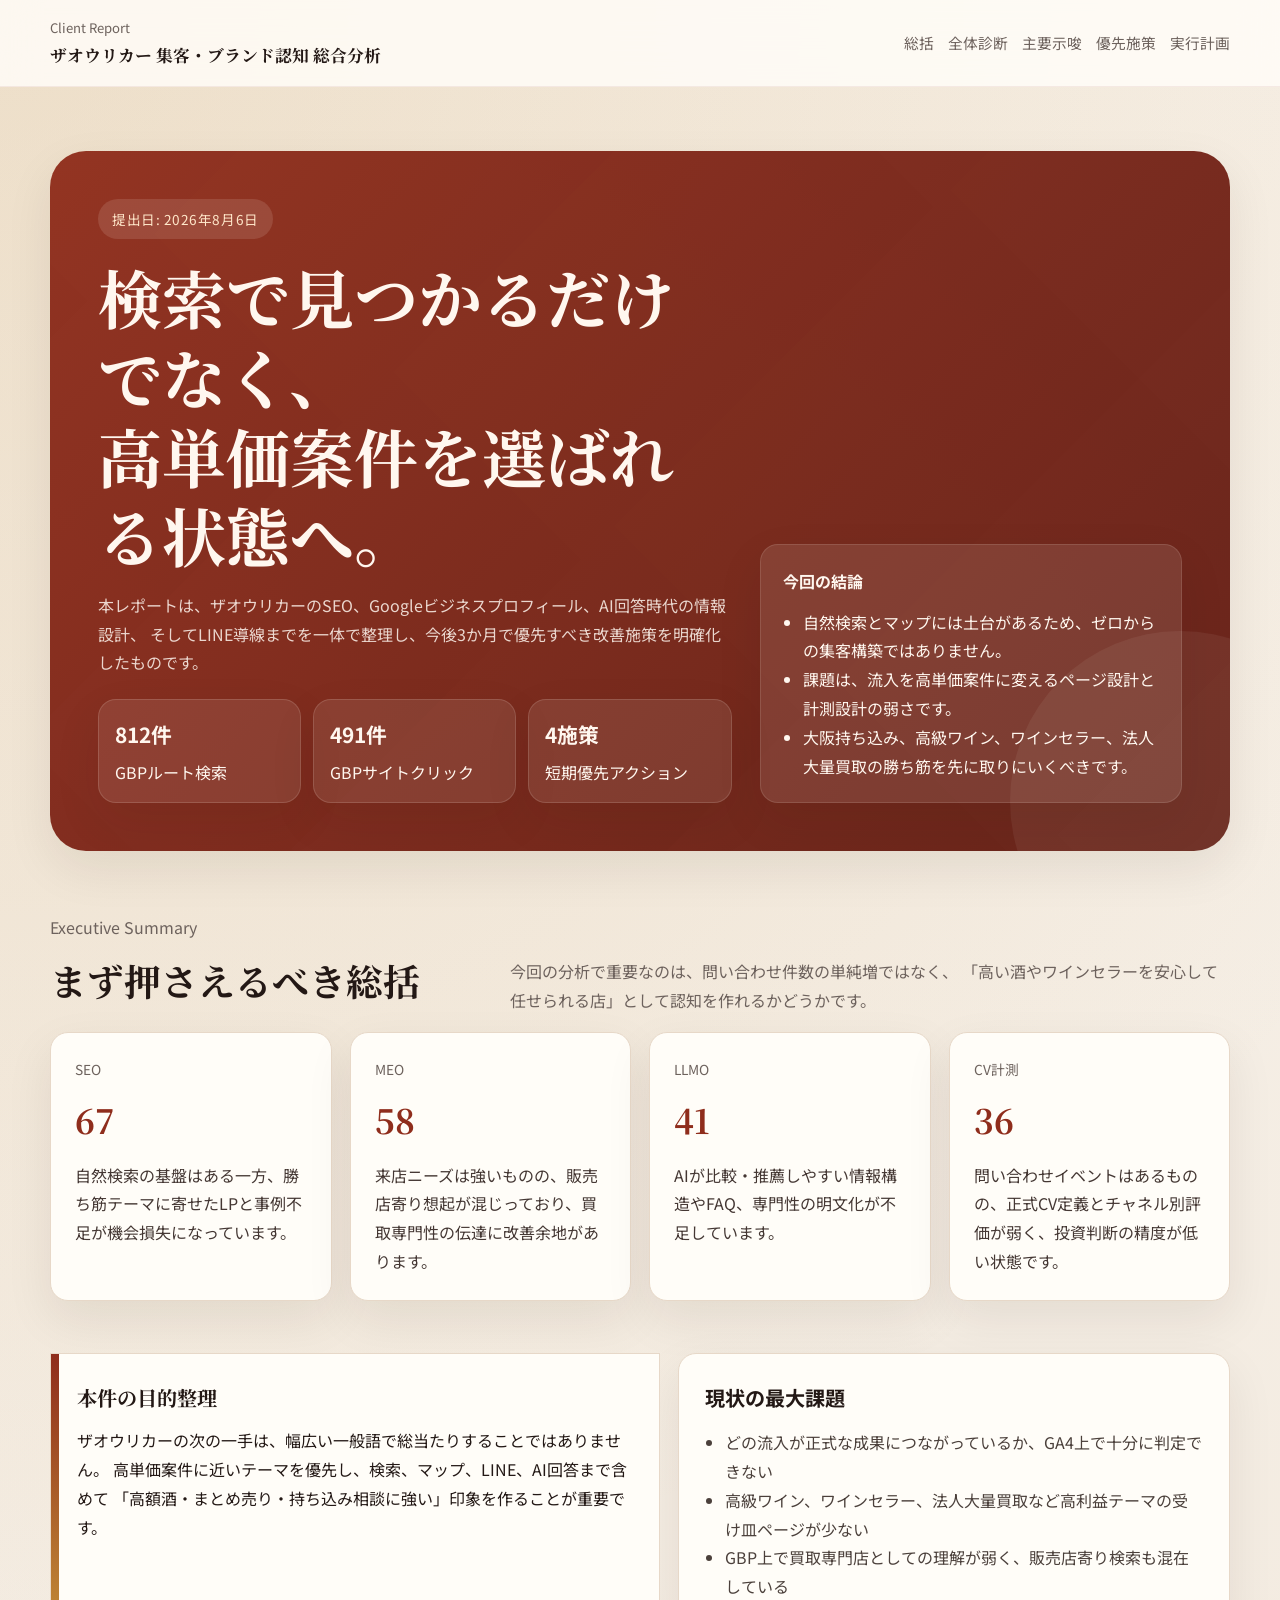
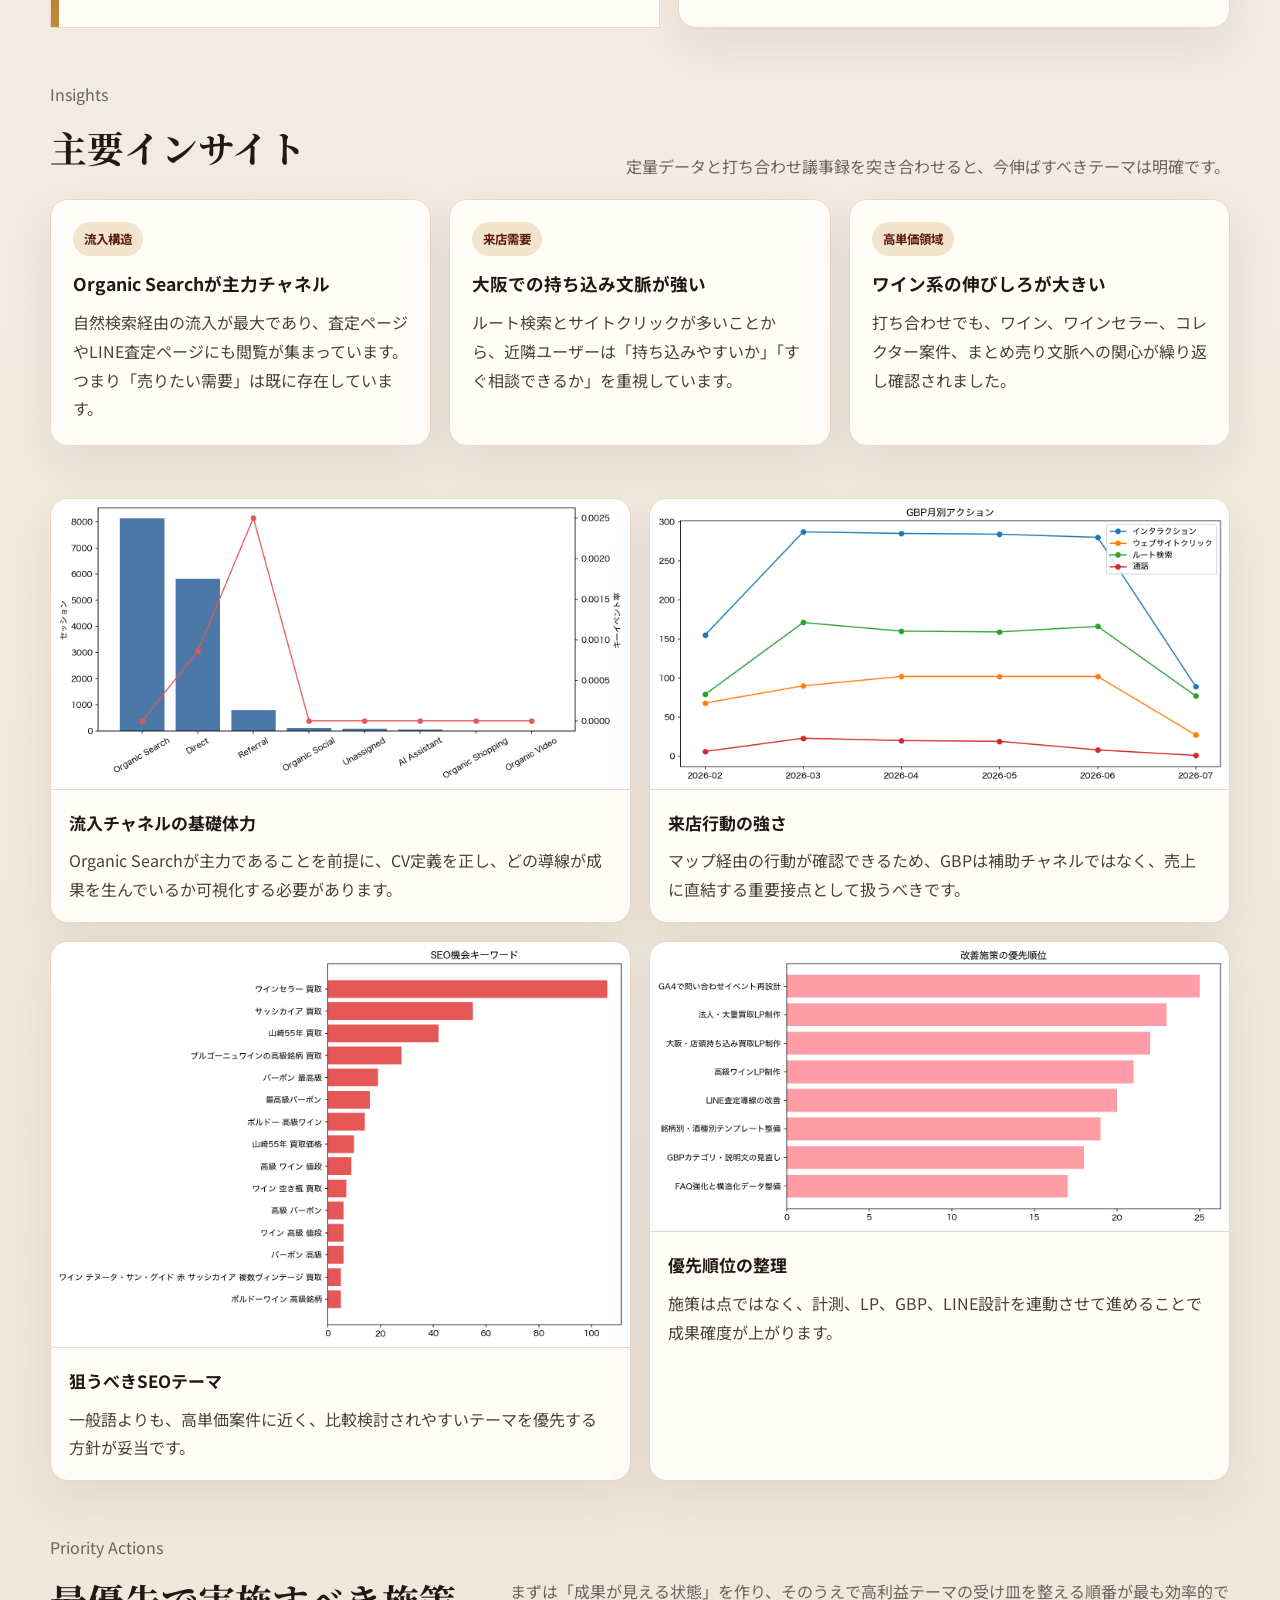
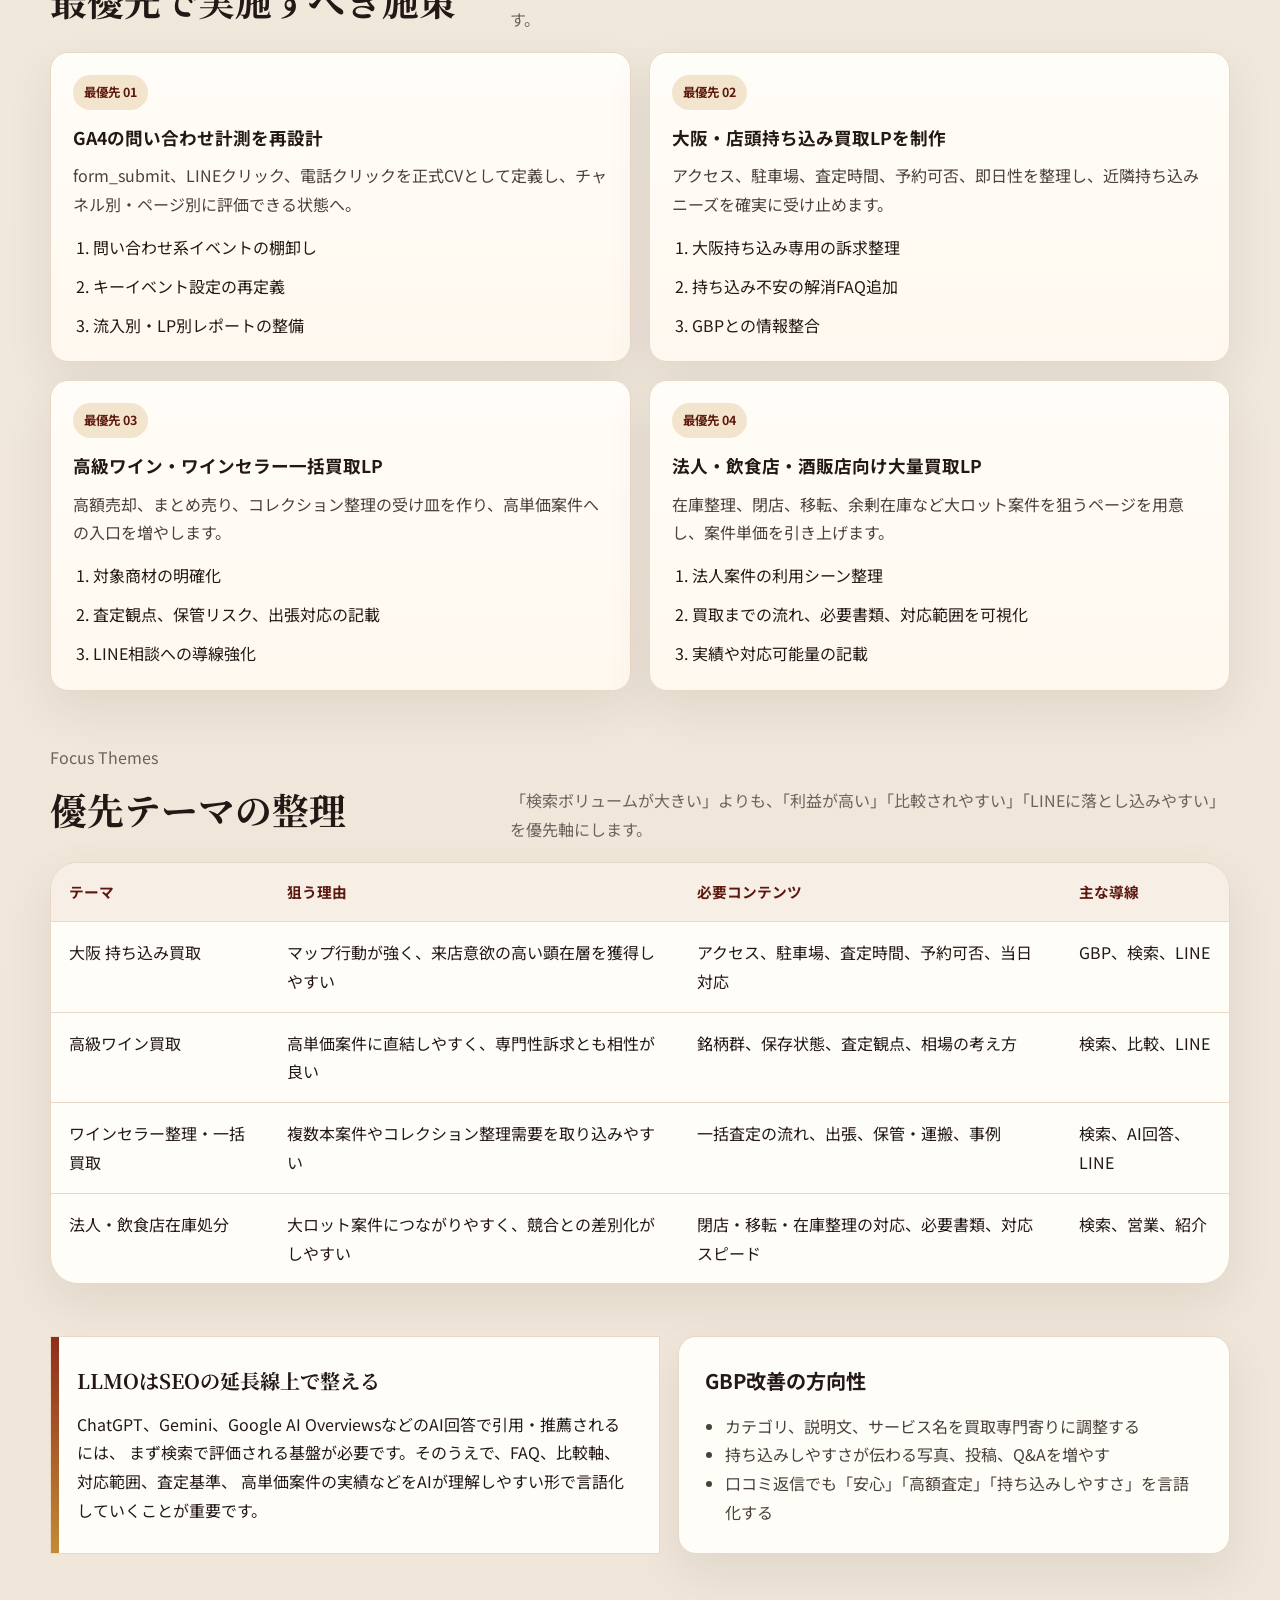
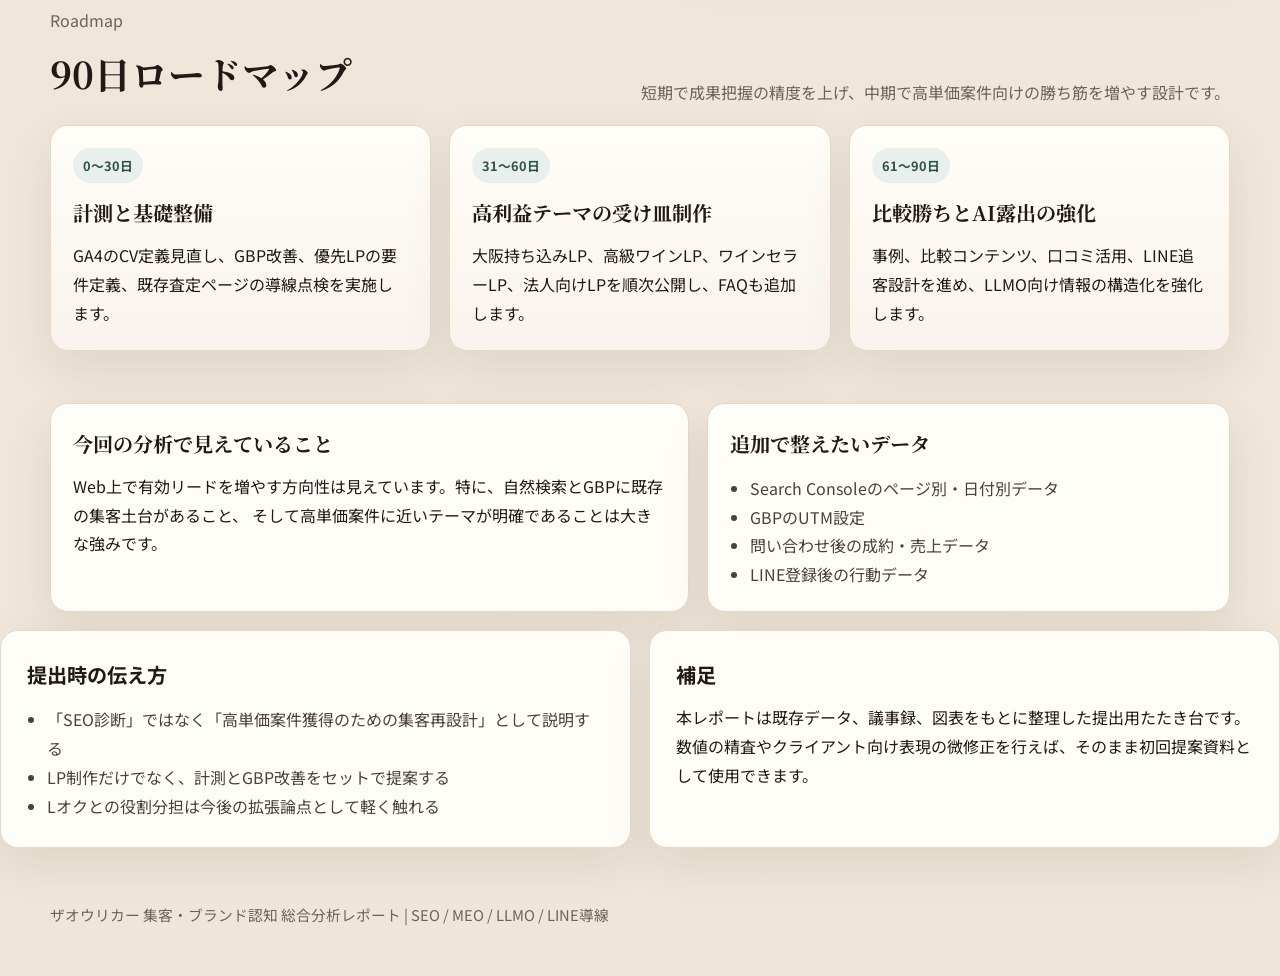
==== index.html @ 477ed6a0 "Publish theou liquor client report site" ====
<!doctype html>
<html lang="ja">
  <head>
    <meta charset="UTF-8" />
    <meta name="viewport" content="width=device-width, initial-scale=1.0" />
    <title>ザオウリカー 集客・ブランド認知 総合分析レポート</title>
    <meta
      name="description"
      content="ザオウリカーのSEO・MEO・LLMO・LINE導線・高単価案件獲得戦略を統合したクライアント提出用レポート。"
    />
    <link rel="preconnect" href="https://fonts.googleapis.com" />
    <link rel="preconnect" href="https://fonts.gstatic.com" crossorigin />
    <link
      href="https://fonts.googleapis.com/css2?family=Noto+Sans+JP:wght@400;500;700;800&family=Noto+Serif+JP:wght@500;700&display=swap"
      rel="stylesheet"
    />
    <link rel="stylesheet" href="./client-report.css" />
  </head>
  <body>
    <header class="site-header">
      <div class="shell">
        <div class="brand-block">
          <span>Client Report</span>
          <strong>ザオウリカー 集客・ブランド認知 総合分析</strong>
        </div>
        <nav class="header-nav" aria-label="目次">
          <a href="#summary">総括</a>
          <a href="#diagnosis">全体診断</a>
          <a href="#insights">主要示唆</a>
          <a href="#actions">優先施策</a>
          <a href="#roadmap">実行計画</a>
        </nav>
      </div>
    </header>

    <main>
      <section class="hero">
        <div class="shell hero-panel">
          <div class="hero-inner">
            <div class="hero-copy">
              <span class="eyebrow">提出日: 2026年8月6日</span>
              <h1>検索で見つかるだけでなく、<br />高単価案件を選ばれる状態へ。</h1>
              <p>
                本レポートは、ザオウリカーのSEO、Googleビジネスプロフィール、AI回答時代の情報設計、
                そしてLINE導線までを一体で整理し、今後3か月で優先すべき改善施策を明確化したものです。
              </p>
              <div class="hero-points">
                <div>
                  <strong>812件</strong>
                  <span>GBPルート検索</span>
                </div>
                <div>
                  <strong>491件</strong>
                  <span>GBPサイトクリック</span>
                </div>
                <div>
                  <strong>4施策</strong>
                  <span>短期優先アクション</span>
                </div>
              </div>
            </div>

            <aside class="hero-side-card">
              <strong>今回の結論</strong>
              <ul>
                <li>自然検索とマップには土台があるため、ゼロからの集客構築ではありません。</li>
                <li>課題は、流入を高単価案件に変えるページ設計と計測設計の弱さです。</li>
                <li>大阪持ち込み、高級ワイン、ワインセラー、法人大量買取の勝ち筋を先に取りにいくべきです。</li>
              </ul>
            </aside>
          </div>
        </div>
      </section>

      <section class="section" id="summary">
        <div class="shell">
          <div class="section-head">
            <div>
              <p>Executive Summary</p>
              <h2>まず押さえるべき総括</h2>
            </div>
            <p>
              今回の分析で重要なのは、問い合わせ件数の単純増ではなく、
              「高い酒やワインセラーを安心して任せられる店」として認知を作れるかどうかです。
            </p>
          </div>

          <div class="score-grid">
            <article class="score-card">
              <span>SEO</span>
              <strong>67</strong>
              <p>自然検索の基盤はある一方、勝ち筋テーマに寄せたLPと事例不足が機会損失になっています。</p>
            </article>
            <article class="score-card">
              <span>MEO</span>
              <strong>58</strong>
              <p>来店ニーズは強いものの、販売店寄り想起が混じっており、買取専門性の伝達に改善余地があります。</p>
            </article>
            <article class="score-card">
              <span>LLMO</span>
              <strong>41</strong>
              <p>AIが比較・推薦しやすい情報構造やFAQ、専門性の明文化が不足しています。</p>
            </article>
            <article class="score-card">
              <span>CV計測</span>
              <strong>36</strong>
              <p>問い合わせイベントはあるものの、正式CV定義とチャネル別評価が弱く、投資判断の精度が低い状態です。</p>
            </article>
          </div>
        </div>
      </section>

      <section class="section" id="diagnosis">
        <div class="shell split-panel">
          <article class="callout">
            <h3>本件の目的整理</h3>
            <p>
              ザオウリカーの次の一手は、幅広い一般語で総当たりすることではありません。
              高単価案件に近いテーマを優先し、検索、マップ、LINE、AI回答まで含めて
              「高額酒・まとめ売り・持ち込み相談に強い」印象を作ることが重要です。
            </p>
          </article>

          <article class="note-card">
            <h3>現状の最大課題</h3>
            <ul>
              <li>どの流入が正式な成果につながっているか、GA4上で十分に判定できない</li>
              <li>高級ワイン、ワインセラー、法人大量買取など高利益テーマの受け皿ページが少ない</li>
              <li>GBP上で買取専門店としての理解が弱く、販売店寄り検索も混在している</li>
            </ul>
          </article>
        </div>
      </section>

      <section class="section" id="insights">
        <div class="shell">
          <div class="section-head">
            <div>
              <p>Insights</p>
              <h2>主要インサイト</h2>
            </div>
            <p>定量データと打ち合わせ議事録を突き合わせると、今伸ばすべきテーマは明確です。</p>
          </div>

          <div class="insight-grid">
            <article class="insight-card">
              <span class="tag">流入構造</span>
              <h3>Organic Searchが主力チャネル</h3>
              <p>
                自然検索経由の流入が最大であり、査定ページやLINE査定ページにも閲覧が集まっています。
                つまり「売りたい需要」は既に存在しています。
              </p>
            </article>

            <article class="insight-card">
              <span class="tag">来店需要</span>
              <h3>大阪での持ち込み文脈が強い</h3>
              <p>
                ルート検索とサイトクリックが多いことから、近隣ユーザーは「持ち込みやすいか」「すぐ相談できるか」を重視しています。
              </p>
            </article>

            <article class="insight-card">
              <span class="tag">高単価領域</span>
              <h3>ワイン系の伸びしろが大きい</h3>
              <p>
                打ち合わせでも、ワイン、ワインセラー、コレクター案件、まとめ売り文脈への関心が繰り返し確認されました。
              </p>
            </article>
          </div>
        </div>
      </section>

      <section class="section">
        <div class="shell">
          <div class="chart-grid">
            <article class="chart-card">
              <img src="./charts/channel_sessions_and_conversion.png" alt="チャネル別セッションとコンバージョンのグラフ" />
              <div class="chart-body">
                <h3>流入チャネルの基礎体力</h3>
                <p>Organic Searchが主力であることを前提に、CV定義を正し、どの導線が成果を生んでいるか可視化する必要があります。</p>
              </div>
            </article>

            <article class="chart-card">
              <img src="./charts/gbp_monthly_actions.png" alt="Googleビジネスプロフィールの月次アクション推移" />
              <div class="chart-body">
                <h3>来店行動の強さ</h3>
                <p>マップ経由の行動が確認できるため、GBPは補助チャネルではなく、売上に直結する重要接点として扱うべきです。</p>
              </div>
            </article>

            <article class="chart-card">
              <img src="./charts/seo_opportunity_keywords.png" alt="SEO機会キーワードの図表" />
              <div class="chart-body">
                <h3>狙うべきSEOテーマ</h3>
                <p>一般語よりも、高単価案件に近く、比較検討されやすいテーマを優先する方針が妥当です。</p>
              </div>
            </article>

            <article class="chart-card">
              <img src="./charts/priority_actions.png" alt="優先施策一覧の図" />
              <div class="chart-body">
                <h3>優先順位の整理</h3>
                <p>施策は点ではなく、計測、LP、GBP、LINE設計を連動させて進めることで成果確度が上がります。</p>
              </div>
            </article>
          </div>
        </div>
      </section>

      <section class="section" id="actions">
        <div class="shell">
          <div class="section-head">
            <div>
              <p>Priority Actions</p>
              <h2>最優先で実施すべき施策</h2>
            </div>
            <p>まずは「成果が見える状態」を作り、そのうえで高利益テーマの受け皿を整える順番が最も効率的です。</p>
          </div>

          <div class="action-grid">
            <article class="action-card">
              <span class="tag">最優先 01</span>
              <h3>GA4の問い合わせ計測を再設計</h3>
              <p>form_submit、LINEクリック、電話クリックを正式CVとして定義し、チャネル別・ページ別に評価できる状態へ。</p>
              <ol>
                <li>問い合わせ系イベントの棚卸し</li>
                <li>キーイベント設定の再定義</li>
                <li>流入別・LP別レポートの整備</li>
              </ol>
            </article>

            <article class="action-card">
              <span class="tag">最優先 02</span>
              <h3>大阪・店頭持ち込み買取LPを制作</h3>
              <p>アクセス、駐車場、査定時間、予約可否、即日性を整理し、近隣持ち込みニーズを確実に受け止めます。</p>
              <ol>
                <li>大阪持ち込み専用の訴求整理</li>
                <li>持ち込み不安の解消FAQ追加</li>
                <li>GBPとの情報整合</li>
              </ol>
            </article>

            <article class="action-card">
              <span class="tag">最優先 03</span>
              <h3>高級ワイン・ワインセラー一括買取LP</h3>
              <p>高額売却、まとめ売り、コレクション整理の受け皿を作り、高単価案件への入口を増やします。</p>
              <ol>
                <li>対象商材の明確化</li>
                <li>査定観点、保管リスク、出張対応の記載</li>
                <li>LINE相談への導線強化</li>
              </ol>
            </article>

            <article class="action-card">
              <span class="tag">最優先 04</span>
              <h3>法人・飲食店・酒販店向け大量買取LP</h3>
              <p>在庫整理、閉店、移転、余剰在庫など大ロット案件を狙うページを用意し、案件単価を引き上げます。</p>
              <ol>
                <li>法人案件の利用シーン整理</li>
                <li>買取までの流れ、必要書類、対応範囲を可視化</li>
                <li>実績や対応可能量の記載</li>
              </ol>
            </article>
          </div>
        </div>
      </section>

      <section class="section">
        <div class="shell">
          <div class="section-head">
            <div>
              <p>Focus Themes</p>
              <h2>優先テーマの整理</h2>
            </div>
            <p>「検索ボリュームが大きい」よりも、「利益が高い」「比較されやすい」「LINEに落とし込みやすい」を優先軸にします。</p>
          </div>

          <div class="theme-table-wrap">
            <table>
              <thead>
                <tr>
                  <th>テーマ</th>
                  <th>狙う理由</th>
                  <th>必要コンテンツ</th>
                  <th>主な導線</th>
                </tr>
              </thead>
              <tbody>
                <tr>
                  <td>大阪 持ち込み買取</td>
                  <td>マップ行動が強く、来店意欲の高い顕在層を獲得しやすい</td>
                  <td>アクセス、駐車場、査定時間、予約可否、当日対応</td>
                  <td>GBP、検索、LINE</td>
                </tr>
                <tr>
                  <td>高級ワイン買取</td>
                  <td>高単価案件に直結しやすく、専門性訴求とも相性が良い</td>
                  <td>銘柄群、保存状態、査定観点、相場の考え方</td>
                  <td>検索、比較、LINE</td>
                </tr>
                <tr>
                  <td>ワインセラー整理・一括買取</td>
                  <td>複数本案件やコレクション整理需要を取り込みやすい</td>
                  <td>一括査定の流れ、出張、保管・運搬、事例</td>
                  <td>検索、AI回答、LINE</td>
                </tr>
                <tr>
                  <td>法人・飲食店在庫処分</td>
                  <td>大ロット案件につながりやすく、競合との差別化がしやすい</td>
                  <td>閉店・移転・在庫整理の対応、必要書類、対応スピード</td>
                  <td>検索、営業、紹介</td>
                </tr>
              </tbody>
            </table>
          </div>
        </div>
      </section>

      <section class="section">
        <div class="shell split-panel">
          <article class="callout">
            <h3>LLMOはSEOの延長線上で整える</h3>
            <p>
              ChatGPT、Gemini、Google AI OverviewsなどのAI回答で引用・推薦されるには、
              まず検索で評価される基盤が必要です。そのうえで、FAQ、比較軸、対応範囲、査定基準、
              高単価案件の実績などをAIが理解しやすい形で言語化していくことが重要です。
            </p>
          </article>

          <article class="note-card">
            <h3>GBP改善の方向性</h3>
            <ul>
              <li>カテゴリ、説明文、サービス名を買取専門寄りに調整する</li>
              <li>持ち込みしやすさが伝わる写真、投稿、Q&Aを増やす</li>
              <li>口コミ返信でも「安心」「高額査定」「持ち込みしやすさ」を言語化する</li>
            </ul>
          </article>
        </div>
      </section>

      <section class="section" id="roadmap">
        <div class="shell">
          <div class="section-head">
            <div>
              <p>Roadmap</p>
              <h2>90日ロードマップ</h2>
            </div>
            <p>短期で成果把握の精度を上げ、中期で高単価案件向けの勝ち筋を増やす設計です。</p>
          </div>

          <div class="roadmap-grid">
            <article class="roadmap-card">
              <span class="phase">0〜30日</span>
              <h3>計測と基礎整備</h3>
              <p>GA4のCV定義見直し、GBP改善、優先LPの要件定義、既存査定ページの導線点検を実施します。</p>
            </article>
            <article class="roadmap-card">
              <span class="phase">31〜60日</span>
              <h3>高利益テーマの受け皿制作</h3>
              <p>大阪持ち込みLP、高級ワインLP、ワインセラーLP、法人向けLPを順次公開し、FAQも追加します。</p>
            </article>
            <article class="roadmap-card">
              <span class="phase">61〜90日</span>
              <h3>比較勝ちとAI露出の強化</h3>
              <p>事例、比較コンテンツ、口コミ活用、LINE追客設計を進め、LLMO向け情報の構造化を強化します。</p>
            </article>
          </div>
        </div>
      </section>

      <section class="section">
        <div class="shell footer-grid">
          <article class="footer-card">
            <h3>今回の分析で見えていること</h3>
            <p>
              Web上で有効リードを増やす方向性は見えています。特に、自然検索とGBPに既存の集客土台があること、
              そして高単価案件に近いテーマが明確であることは大きな強みです。
            </p>
          </article>
          <article class="footer-card">
            <h3>追加で整えたいデータ</h3>
            <ul>
              <li>Search Consoleのページ別・日付別データ</li>
              <li>GBPのUTM設定</li>
              <li>問い合わせ後の成約・売上データ</li>
              <li>LINE登録後の行動データ</li>
            </ul>
          </article>
        </div>

        <div class="note-grid">
          <article class="note-card">
            <h3>提出時の伝え方</h3>
            <ul>
              <li>「SEO診断」ではなく「高単価案件獲得のための集客再設計」として説明する</li>
              <li>LP制作だけでなく、計測とGBP改善をセットで提案する</li>
              <li>Lオクとの役割分担は今後の拡張論点として軽く触れる</li>
            </ul>
          </article>
          <article class="note-card">
            <h3>補足</h3>
            <p>
              本レポートは既存データ、議事録、図表をもとに整理した提出用たたき台です。
              数値の精査やクライアント向け表現の微修正を行えば、そのまま初回提案資料として使用できます。
            </p>
          </article>
        </div>
      </section>
    </main>

    <footer class="site-footer">
      <div class="shell">
        ザオウリカー 集客・ブランド認知 総合分析レポート | SEO / MEO / LLMO / LINE導線
      </div>
    </footer>
  </body>
</html>
---- client-report.css ----
:root {
  --bg: #f5efe6;
  --paper: #fffdf8;
  --ink: #231815;
  --muted: #6d625d;
  --line: #e7d8c8;
  --brand: #8f2d1c;
  --brand-dark: #5e190f;
  --accent: #c28b36;
  --accent-soft: #f3e5cd;
  --mint: #e7f0ec;
  --shadow: 0 18px 48px rgba(42, 21, 12, 0.08);
  --radius-lg: 28px;
  --radius-md: 18px;
  --radius-sm: 12px;
}

* {
  box-sizing: border-box;
}

html {
  scroll-behavior: smooth;
}

body {
  margin: 0;
  font-family: "Noto Sans JP", sans-serif;
  color: var(--ink);
  background:
    radial-gradient(circle at top left, rgba(194, 139, 54, 0.18), transparent 28%),
    linear-gradient(180deg, #f7f1e9 0%, #f1e8dc 48%, #efe5d8 100%);
  line-height: 1.8;
}

img {
  display: block;
  max-width: 100%;
}

a {
  color: inherit;
}

.shell {
  width: min(1180px, calc(100% - 32px));
  margin: 0 auto;
}

.site-header {
  position: sticky;
  top: 0;
  z-index: 20;
  backdrop-filter: blur(18px);
  background: rgba(255, 253, 248, 0.84);
  border-bottom: 1px solid rgba(143, 45, 28, 0.08);
}

.site-header .shell {
  display: flex;
  justify-content: space-between;
  align-items: center;
  gap: 20px;
  padding: 16px 0;
}

.brand-block strong,
.hero-copy h1,
.section-head h2,
.score-card strong,
.callout h3,
.roadmap-card h3,
.footer-card h3 {
  font-family: "Noto Serif JP", serif;
}

.brand-block {
  display: flex;
  flex-direction: column;
}

.brand-block span {
  color: var(--muted);
  font-size: 0.82rem;
}

.brand-block strong {
  font-size: 1.05rem;
}

.header-nav {
  display: flex;
  flex-wrap: wrap;
  gap: 14px;
  color: var(--muted);
  font-size: 0.92rem;
}

.header-nav a {
  text-decoration: none;
}

.header-nav a:hover {
  color: var(--brand);
}

.hero {
  padding: 64px 0 36px;
}

.hero-panel {
  position: relative;
  overflow: hidden;
  background:
    linear-gradient(135deg, rgba(143, 45, 28, 0.96), rgba(94, 25, 15, 0.94)),
    linear-gradient(45deg, rgba(194, 139, 54, 0.22), transparent);
  color: #fff7ef;
  border-radius: 36px;
  box-shadow: var(--shadow);
}

.hero-panel::after {
  content: "";
  position: absolute;
  inset: auto -120px -120px auto;
  width: 340px;
  height: 340px;
  border-radius: 50%;
  background: rgba(255, 255, 255, 0.06);
}

.hero-inner {
  display: grid;
  grid-template-columns: 1.35fr 0.9fr;
  gap: 28px;
  padding: 48px;
  position: relative;
  z-index: 1;
}

.eyebrow {
  display: inline-flex;
  align-items: center;
  gap: 8px;
  padding: 8px 14px;
  border-radius: 999px;
  background: rgba(255, 247, 239, 0.12);
  color: #ffe7ca;
  font-size: 0.85rem;
  letter-spacing: 0.04em;
}

.hero-copy h1 {
  margin: 18px 0 16px;
  font-size: clamp(2.2rem, 5vw, 4rem);
  line-height: 1.24;
}

.hero-copy p {
  margin: 0 0 22px;
  color: rgba(255, 247, 239, 0.84);
  font-size: 1rem;
}

.hero-points {
  display: grid;
  grid-template-columns: repeat(3, minmax(0, 1fr));
  gap: 12px;
}

.hero-points div,
.hero-side-card,
.score-card,
.insight-card,
.action-card,
.chart-card,
.roadmap-card,
.footer-card,
.note-card {
  border-radius: var(--radius-md);
  box-shadow: var(--shadow);
}

.hero-points div {
  padding: 16px;
  background: rgba(255, 247, 239, 0.09);
  border: 1px solid rgba(255, 247, 239, 0.14);
}

.hero-points strong {
  display: block;
  font-size: 1.3rem;
  margin-bottom: 4px;
}

.hero-side-card {
  align-self: end;
  padding: 22px;
  background: rgba(255, 247, 239, 0.1);
  border: 1px solid rgba(255, 247, 239, 0.12);
}

.hero-side-card ul,
.footer-card ul,
.note-card ul {
  margin: 12px 0 0;
  padding-left: 20px;
}

.section {
  padding: 26px 0;
}

.section-head {
  display: flex;
  justify-content: space-between;
  gap: 20px;
  align-items: end;
  margin-bottom: 18px;
}

.section-head h2 {
  margin: 6px 0 0;
  font-size: clamp(1.5rem, 3vw, 2.3rem);
}

.section-head p {
  margin: 0;
  color: var(--muted);
  max-width: 720px;
}

.score-grid,
.insight-grid,
.action-grid,
.chart-grid,
.roadmap-grid,
.footer-grid,
.note-grid {
  display: grid;
  gap: 18px;
}

.score-grid {
  grid-template-columns: repeat(4, minmax(0, 1fr));
}

.score-card {
  padding: 24px;
  background: var(--paper);
  border: 1px solid var(--line);
}

.score-card span {
  display: block;
  color: var(--muted);
  font-size: 0.86rem;
  margin-bottom: 8px;
}

.score-card strong {
  display: block;
  font-size: 2.1rem;
  color: var(--brand);
  margin-bottom: 10px;
}

.score-card p {
  margin: 0;
  color: #443733;
}

.split-panel {
  display: grid;
  grid-template-columns: 1.05fr 0.95fr;
  gap: 18px;
}

.callout,
.note-card {
  background: var(--paper);
  border: 1px solid var(--line);
  padding: 26px;
}

.callout {
  position: relative;
  overflow: hidden;
}

.callout::before {
  content: "";
  position: absolute;
  inset: 0 auto 0 0;
  width: 8px;
  background: linear-gradient(180deg, var(--brand), var(--accent));
}

.callout h3,
.note-card h3,
.roadmap-card h3,
.footer-card h3 {
  margin: 0 0 10px;
  font-size: 1.26rem;
}

.callout p,
.note-card p,
.roadmap-card p,
.footer-card p {
  margin: 0;
}

.insight-grid {
  grid-template-columns: repeat(3, minmax(0, 1fr));
}

.insight-card,
.action-card,
.roadmap-card,
.footer-card {
  background: var(--paper);
  border: 1px solid var(--line);
  padding: 22px;
}

.insight-card .tag,
.action-card .tag {
  display: inline-flex;
  padding: 6px 11px;
  border-radius: 999px;
  background: var(--accent-soft);
  color: var(--brand-dark);
  font-size: 0.78rem;
  font-weight: 700;
  margin-bottom: 12px;
}

.insight-card h3,
.action-card h3 {
  margin: 0 0 8px;
  font-size: 1.1rem;
}

.insight-card p,
.action-card p,
.chart-card p {
  margin: 0;
  color: #4b403b;
}

.action-grid {
  grid-template-columns: repeat(2, minmax(0, 1fr));
}

.action-card {
  background: linear-gradient(180deg, var(--paper) 0%, #fff8ef 100%);
}

.action-card ol {
  margin: 14px 0 0;
  padding-left: 20px;
}

.action-card li + li {
  margin-top: 10px;
}

.chart-grid {
  grid-template-columns: repeat(2, minmax(0, 1fr));
}

.chart-card {
  overflow: hidden;
  background: var(--paper);
  border: 1px solid var(--line);
}

.chart-card img {
  width: 100%;
  height: auto;
  border-bottom: 1px solid var(--line);
}

.chart-card .chart-body {
  padding: 18px;
}

.chart-card h3 {
  margin: 0 0 8px;
  font-size: 1.06rem;
}

.theme-table-wrap {
  overflow-x: auto;
  background: var(--paper);
  border: 1px solid var(--line);
  border-radius: var(--radius-lg);
  box-shadow: var(--shadow);
}

table {
  width: 100%;
  border-collapse: collapse;
  min-width: 760px;
}

th,
td {
  padding: 16px 18px;
  text-align: left;
  vertical-align: top;
  border-bottom: 1px solid var(--line);
}

th {
  background: #f7efe6;
  color: var(--brand-dark);
  font-size: 0.92rem;
}

tbody tr:last-child td {
  border-bottom: 0;
}

.roadmap-grid {
  grid-template-columns: repeat(3, minmax(0, 1fr));
}

.roadmap-card {
  background: linear-gradient(180deg, var(--paper), #f8f3ec);
}

.roadmap-card .phase {
  display: inline-flex;
  margin-bottom: 12px;
  padding: 6px 10px;
  border-radius: 999px;
  background: var(--mint);
  color: #315147;
  font-size: 0.8rem;
  font-weight: 700;
}

.footer-grid {
  grid-template-columns: 1.1fr 0.9fr;
}

.note-grid {
  grid-template-columns: repeat(2, minmax(0, 1fr));
  margin-top: 18px;
}

.footer-card ul,
.note-card ul {
  color: #4b403b;
}

.site-footer {
  padding: 28px 0 48px;
  color: var(--muted);
  font-size: 0.92rem;
}

@media (max-width: 980px) {
  .hero-inner,
  .score-grid,
  .split-panel,
  .insight-grid,
  .action-grid,
  .chart-grid,
  .roadmap-grid,
  .footer-grid,
  .note-grid {
    grid-template-columns: 1fr;
  }

  .hero-points {
    grid-template-columns: 1fr;
  }
}

@media (max-width: 720px) {
  .site-header .shell,
  .section-head {
    align-items: start;
    flex-direction: column;
  }

  .header-nav {
    gap: 10px 12px;
  }

  .hero {
    padding-top: 28px;
  }

  .hero-inner {
    padding: 28px 22px;
  }

  .shell {
    width: min(100% - 20px, 1180px);
  }
}
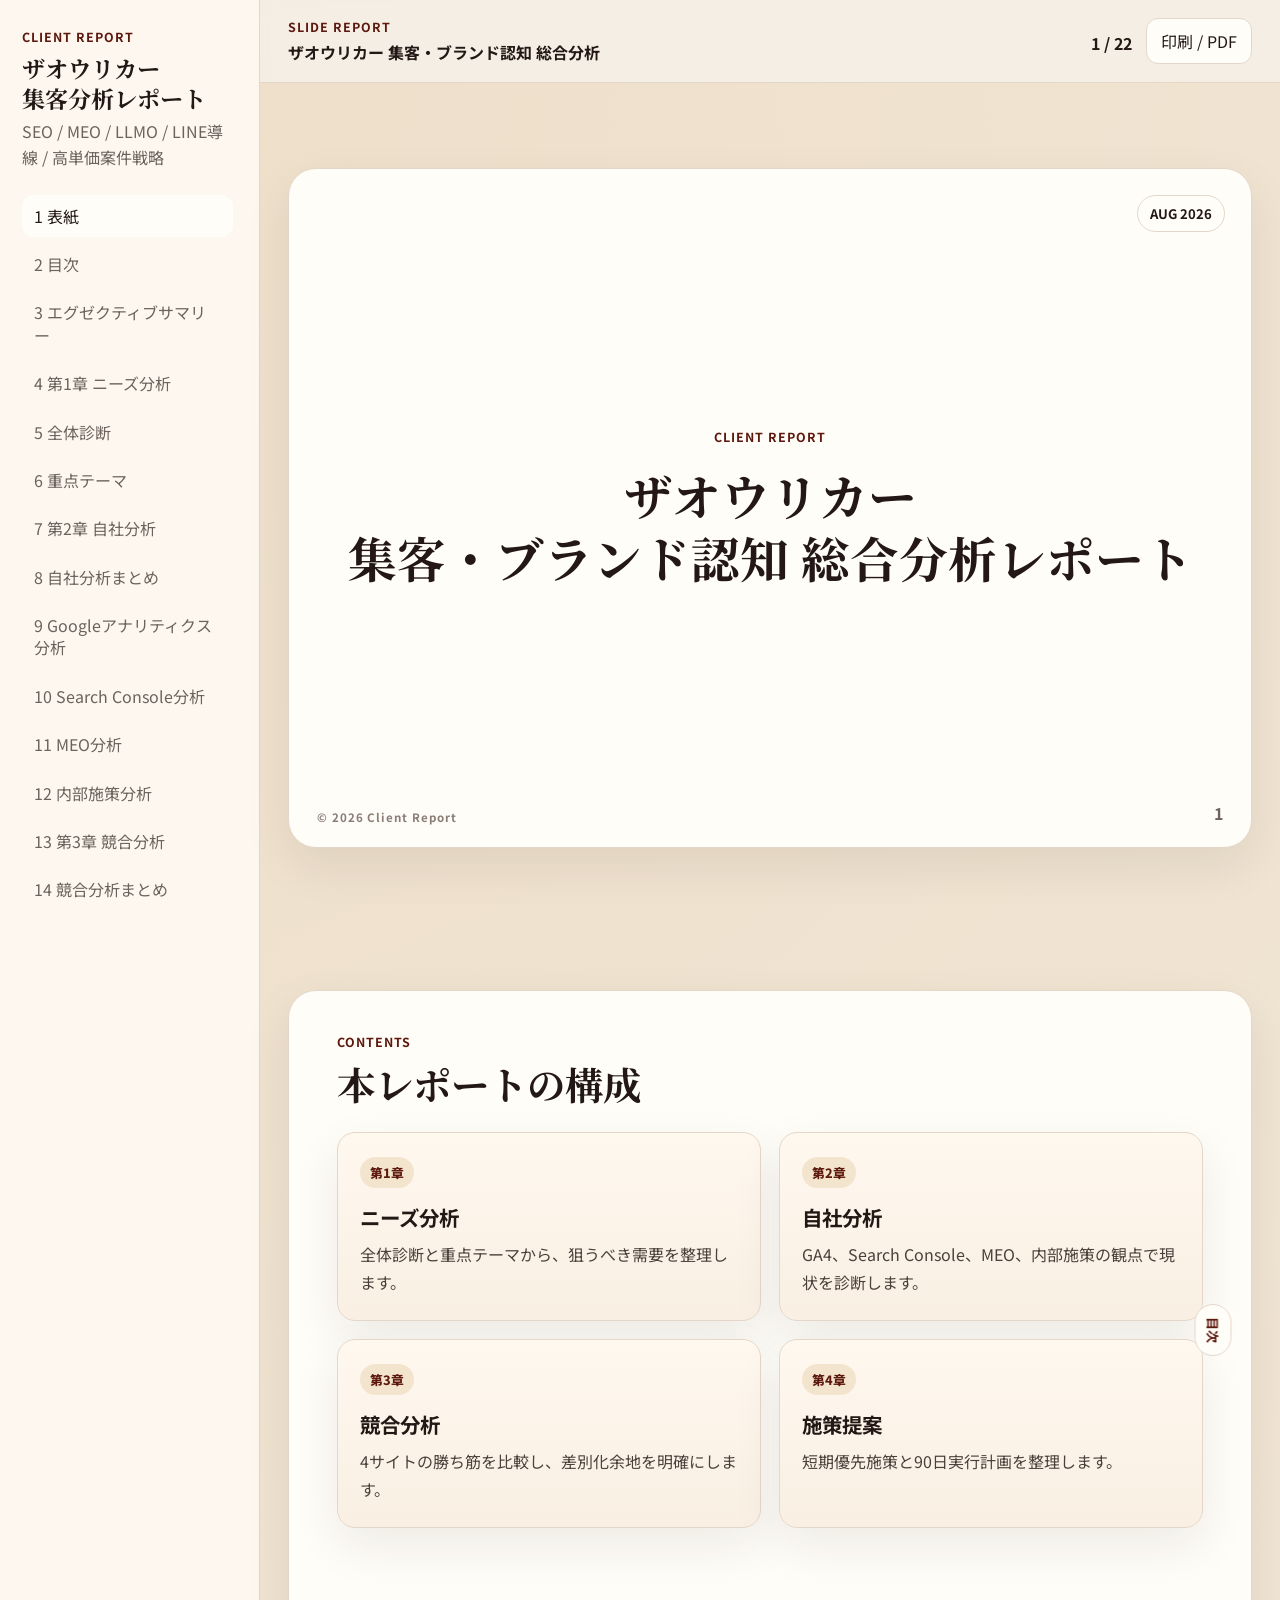
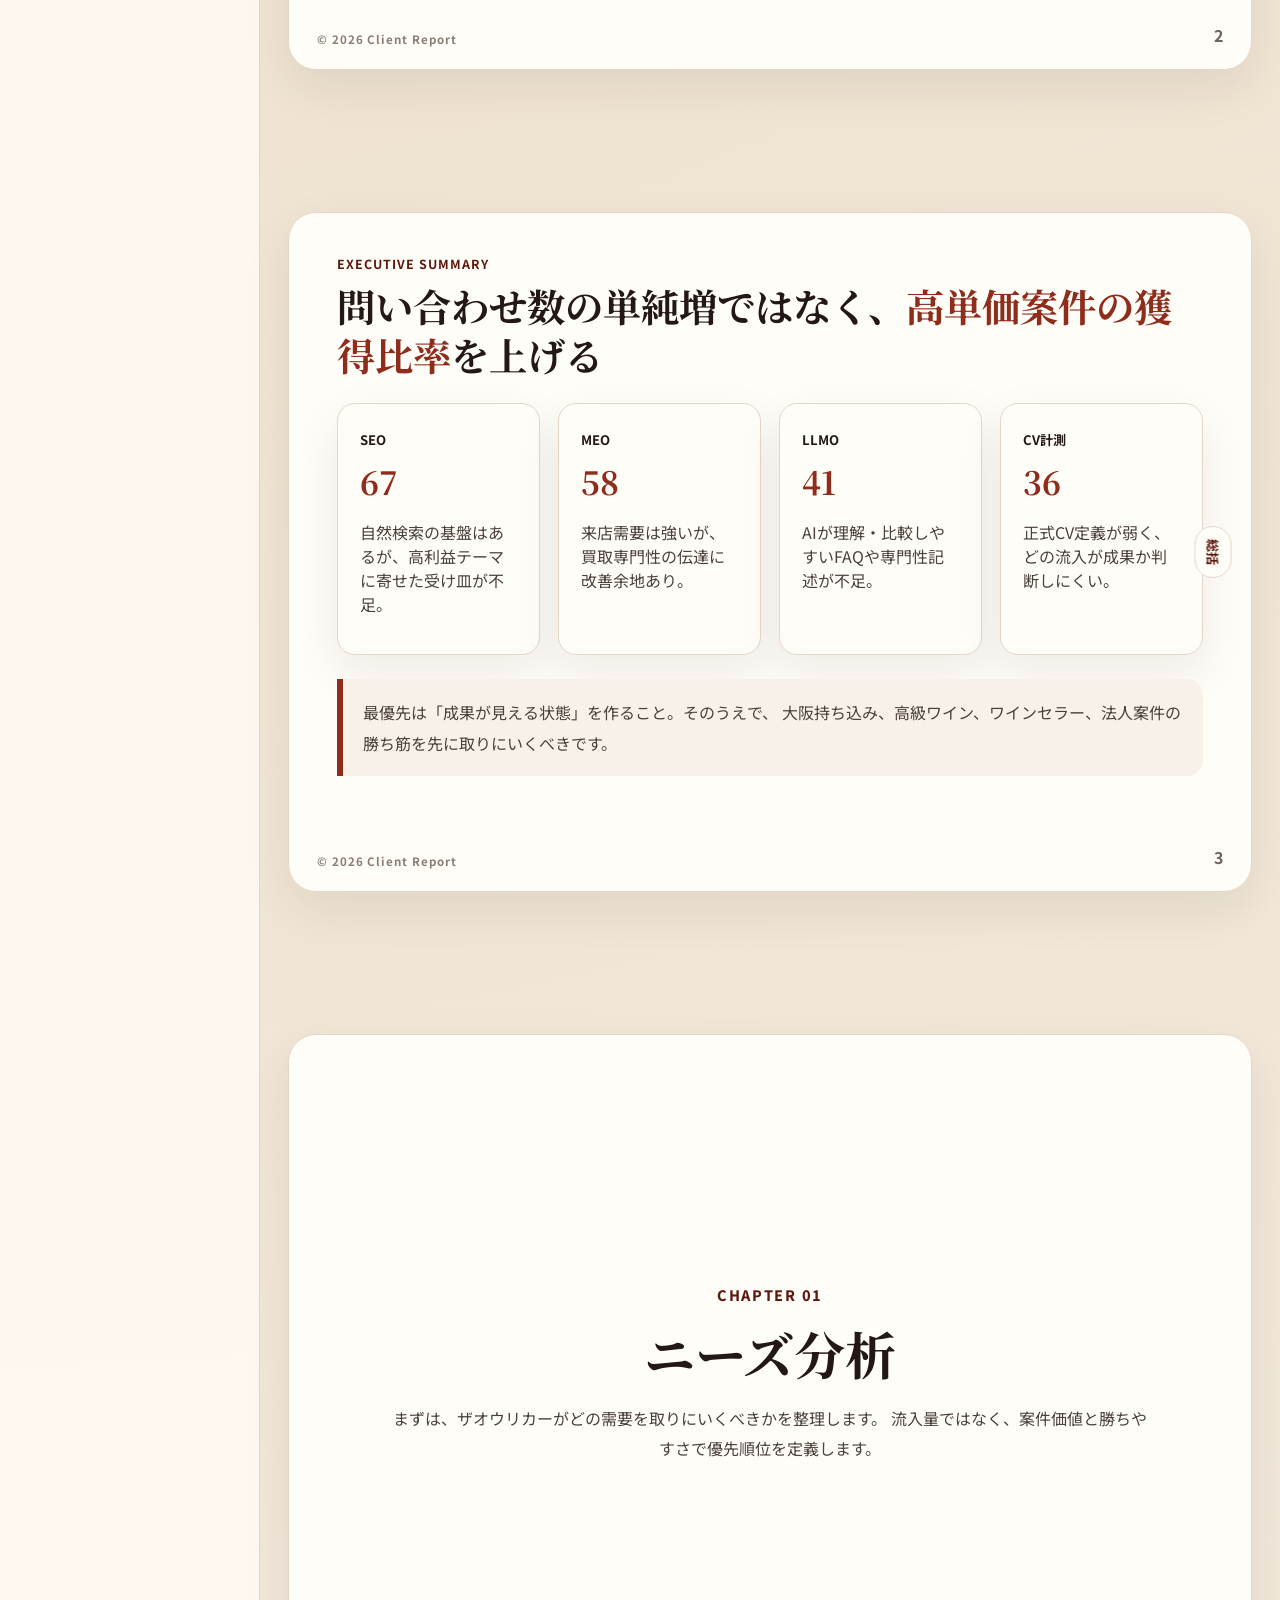
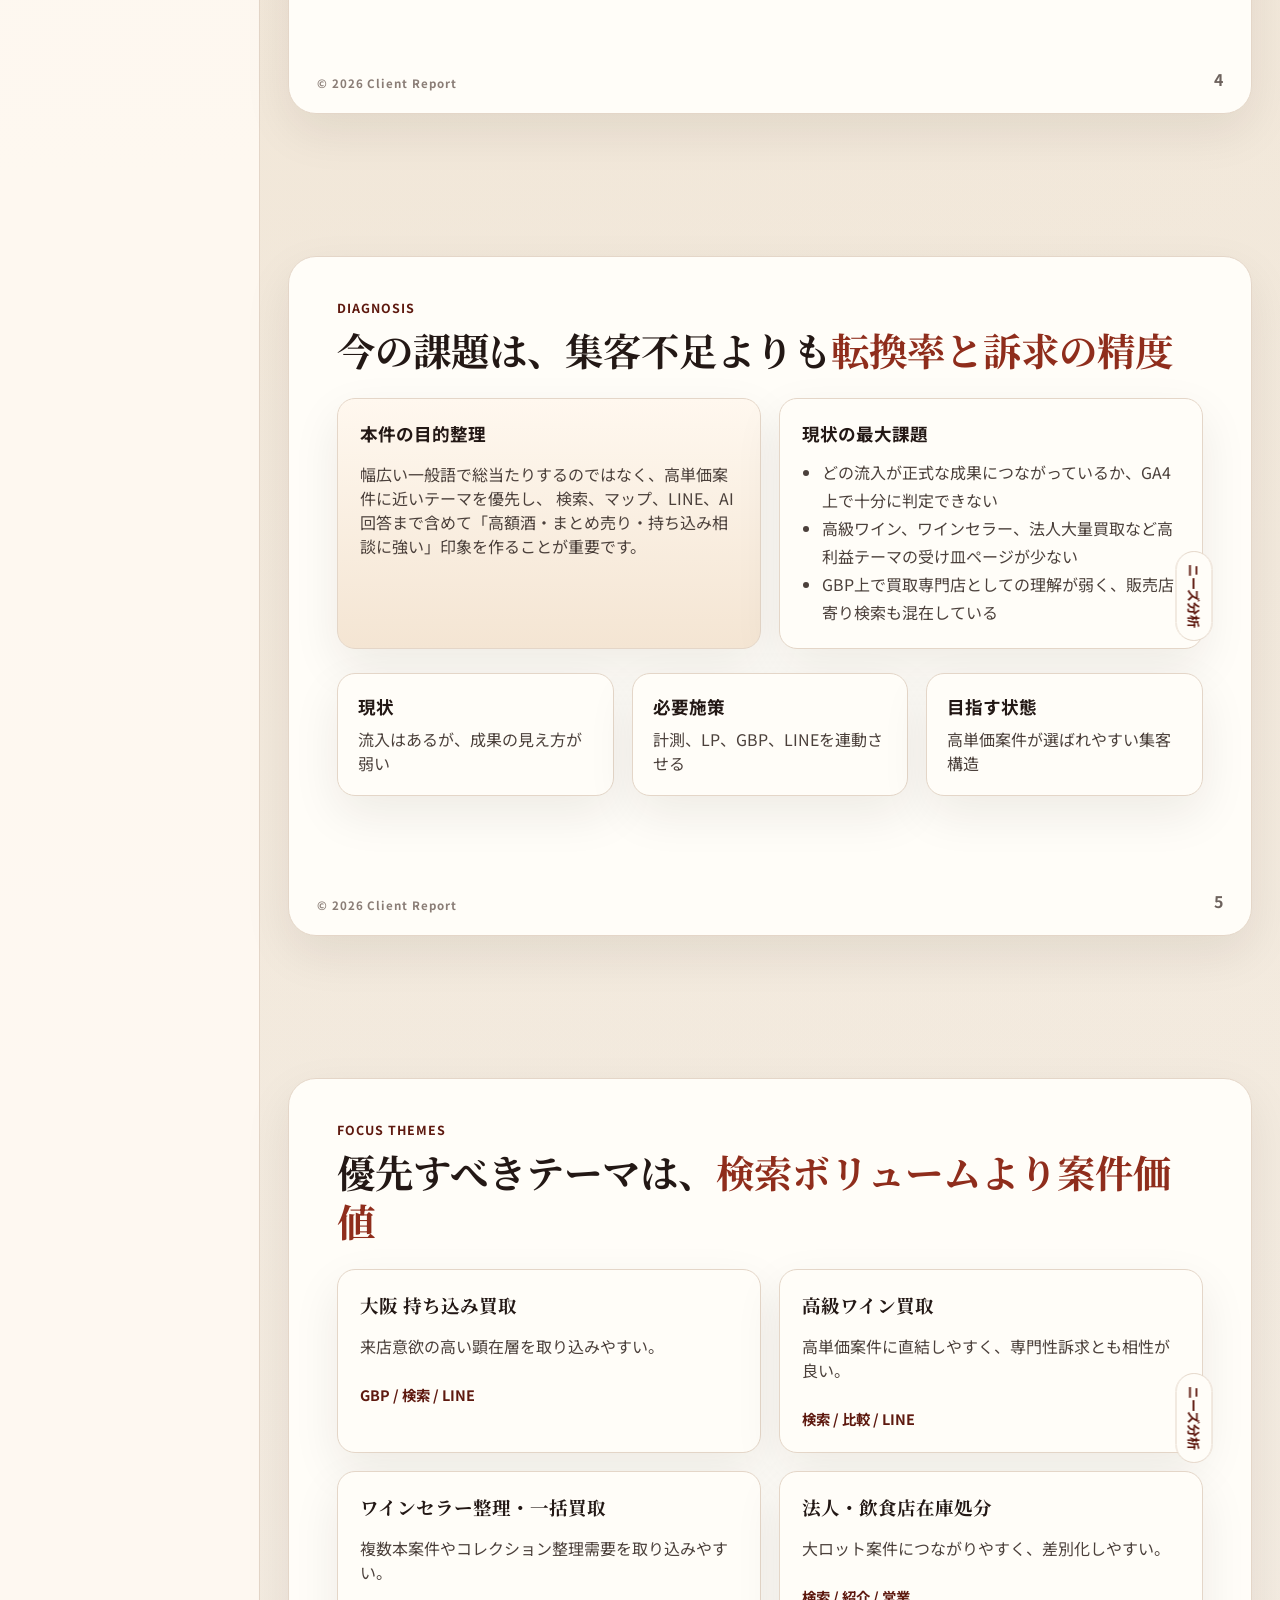
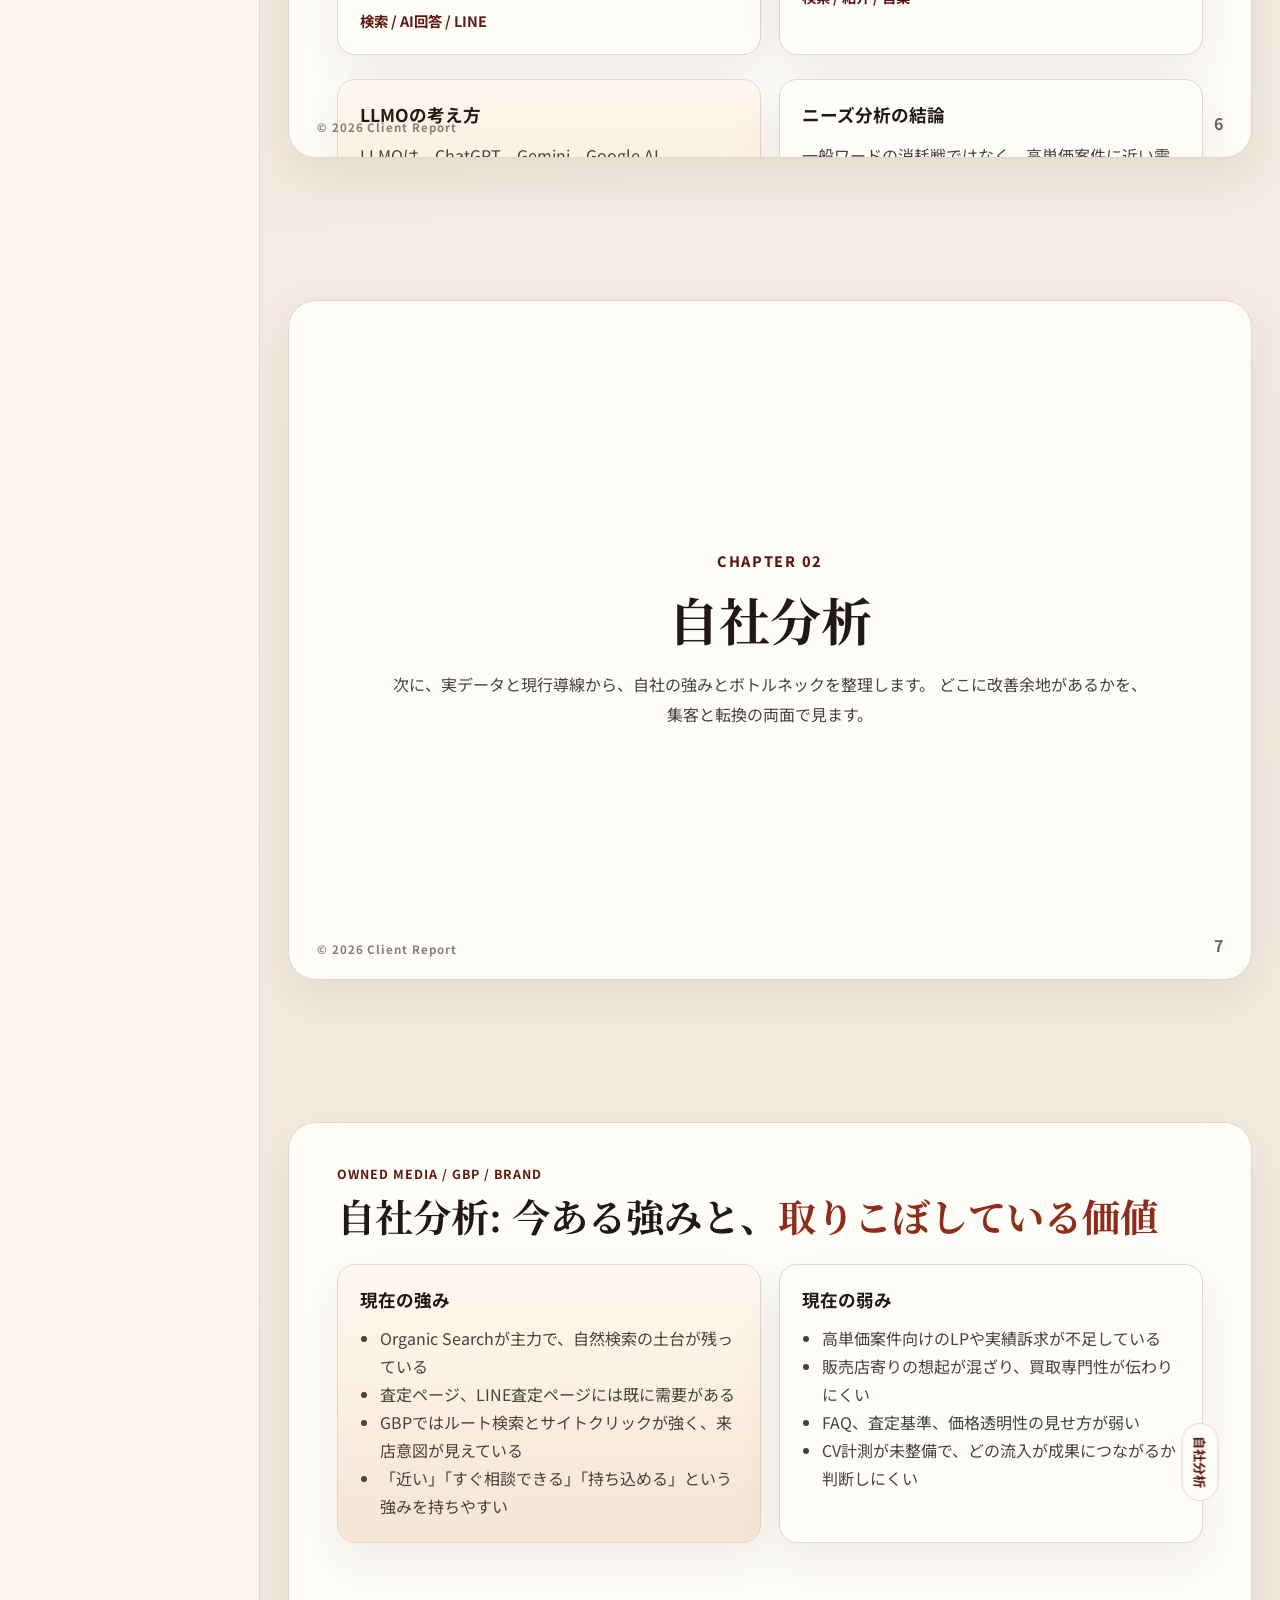
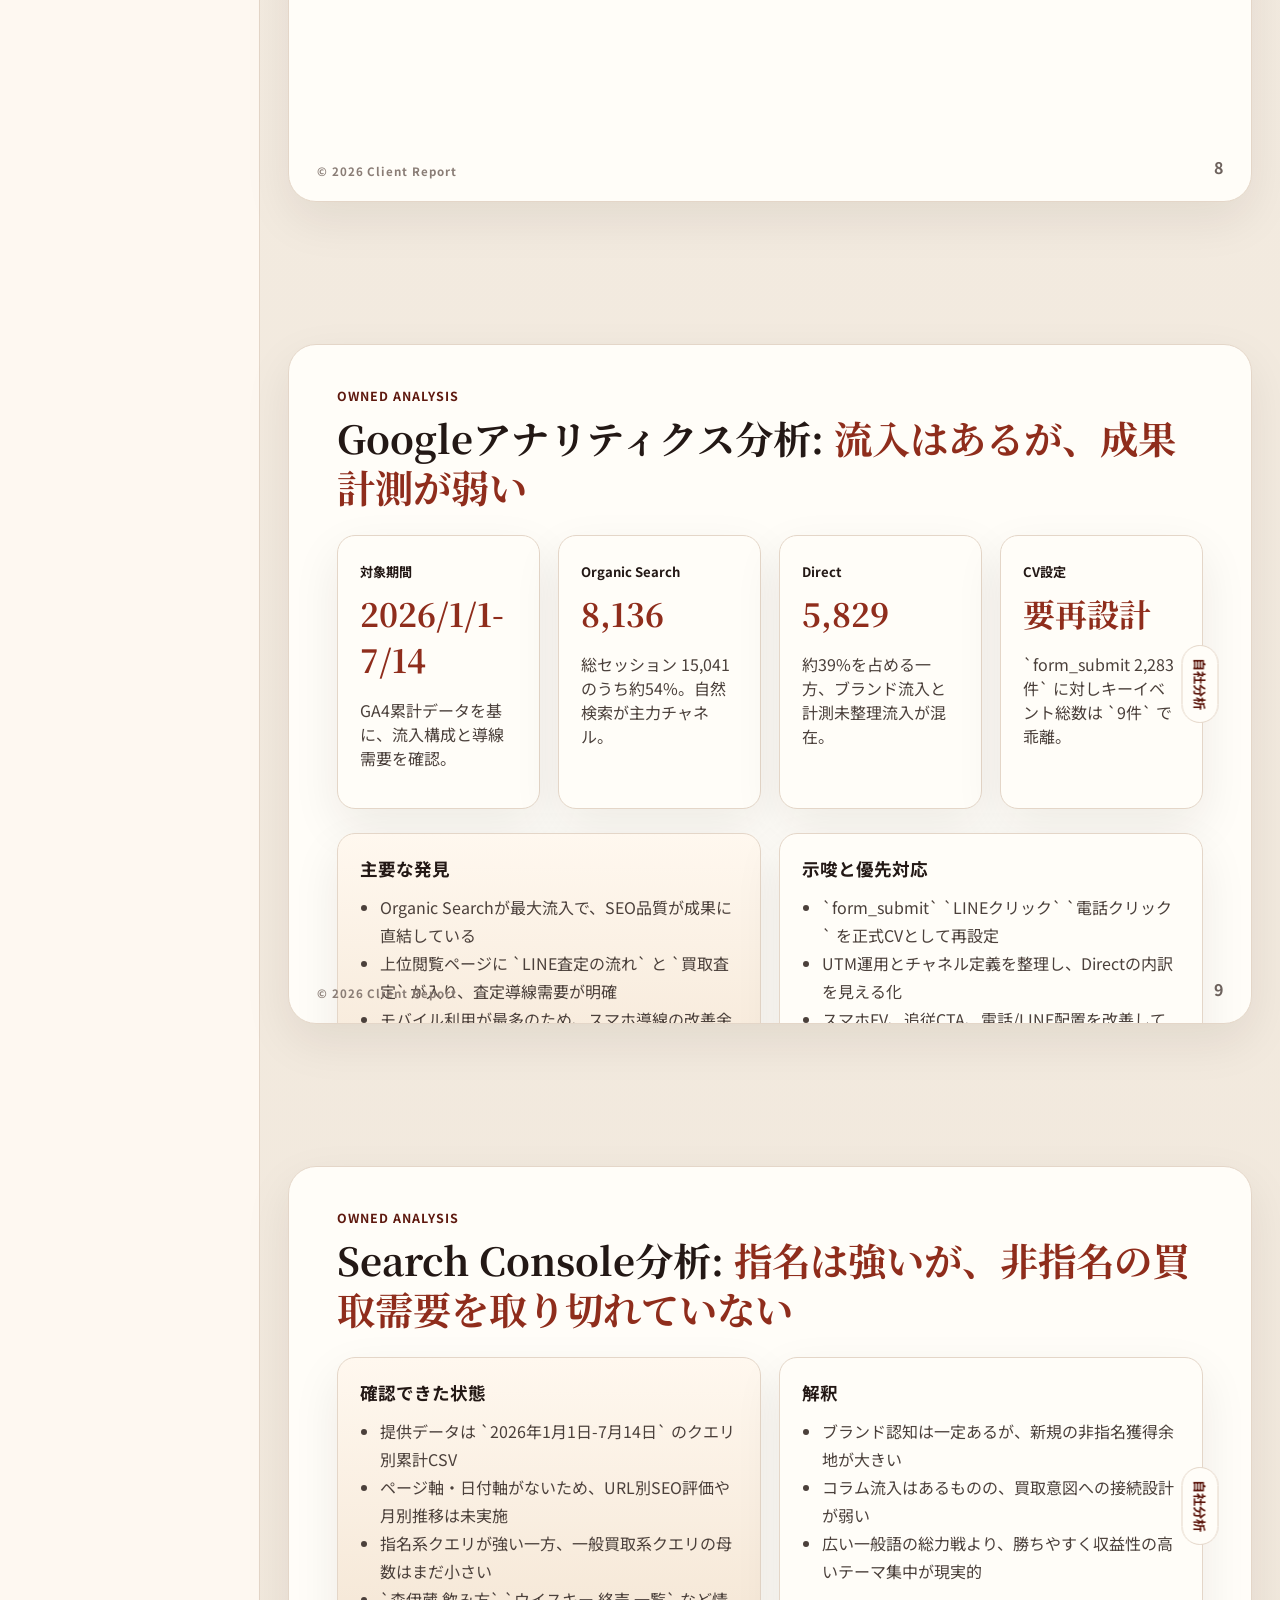
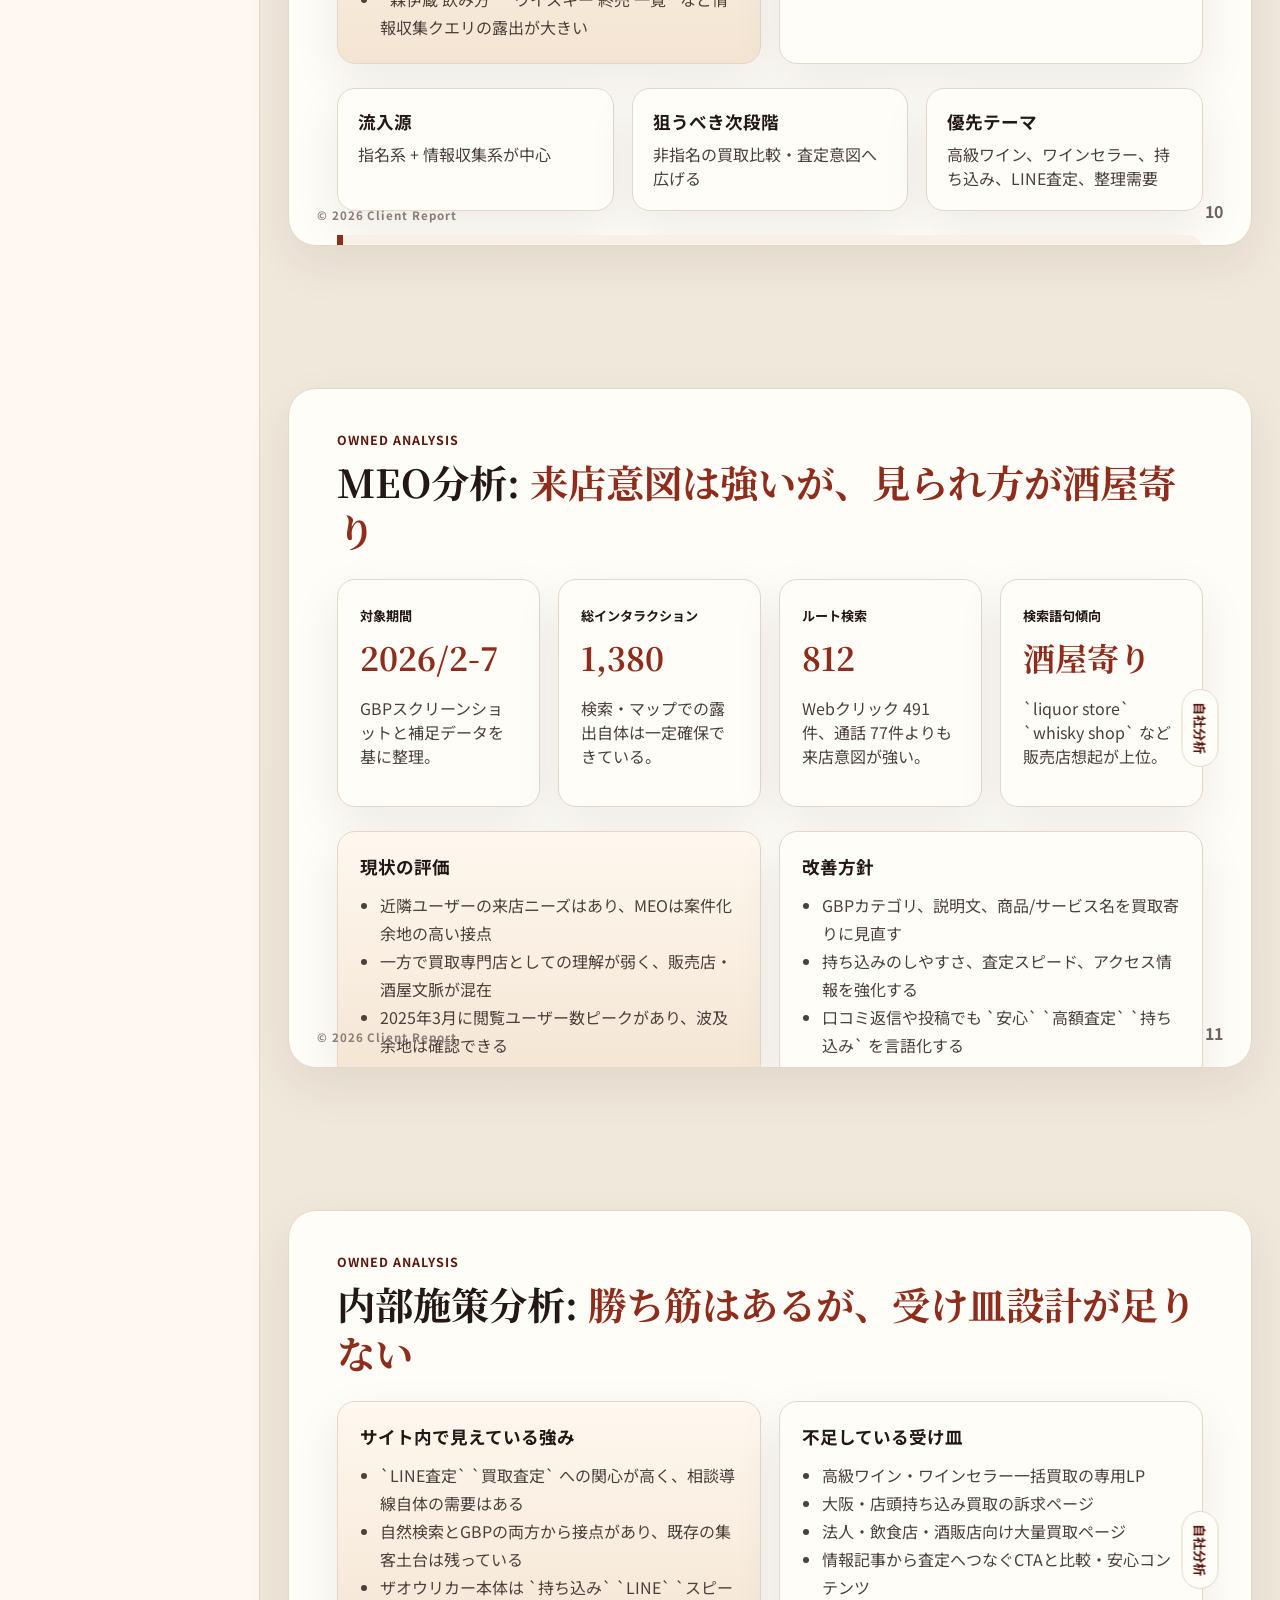
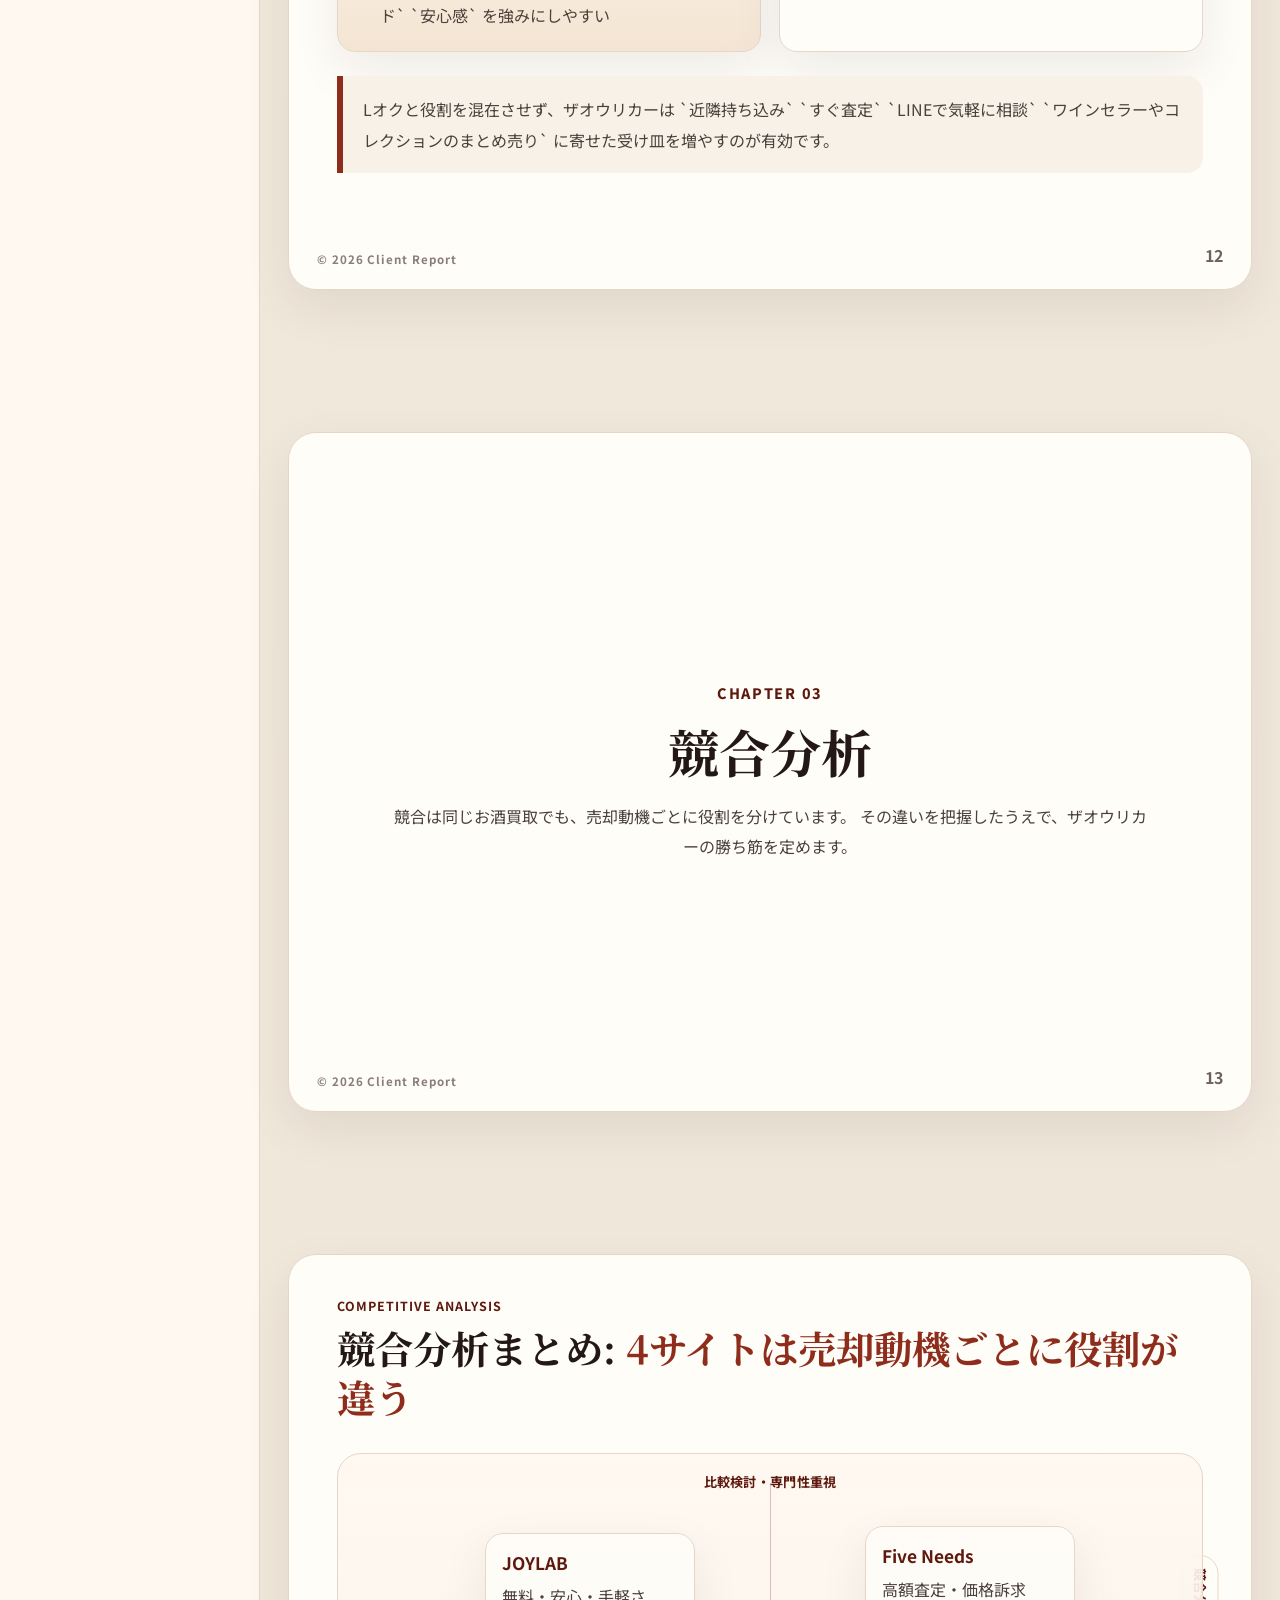
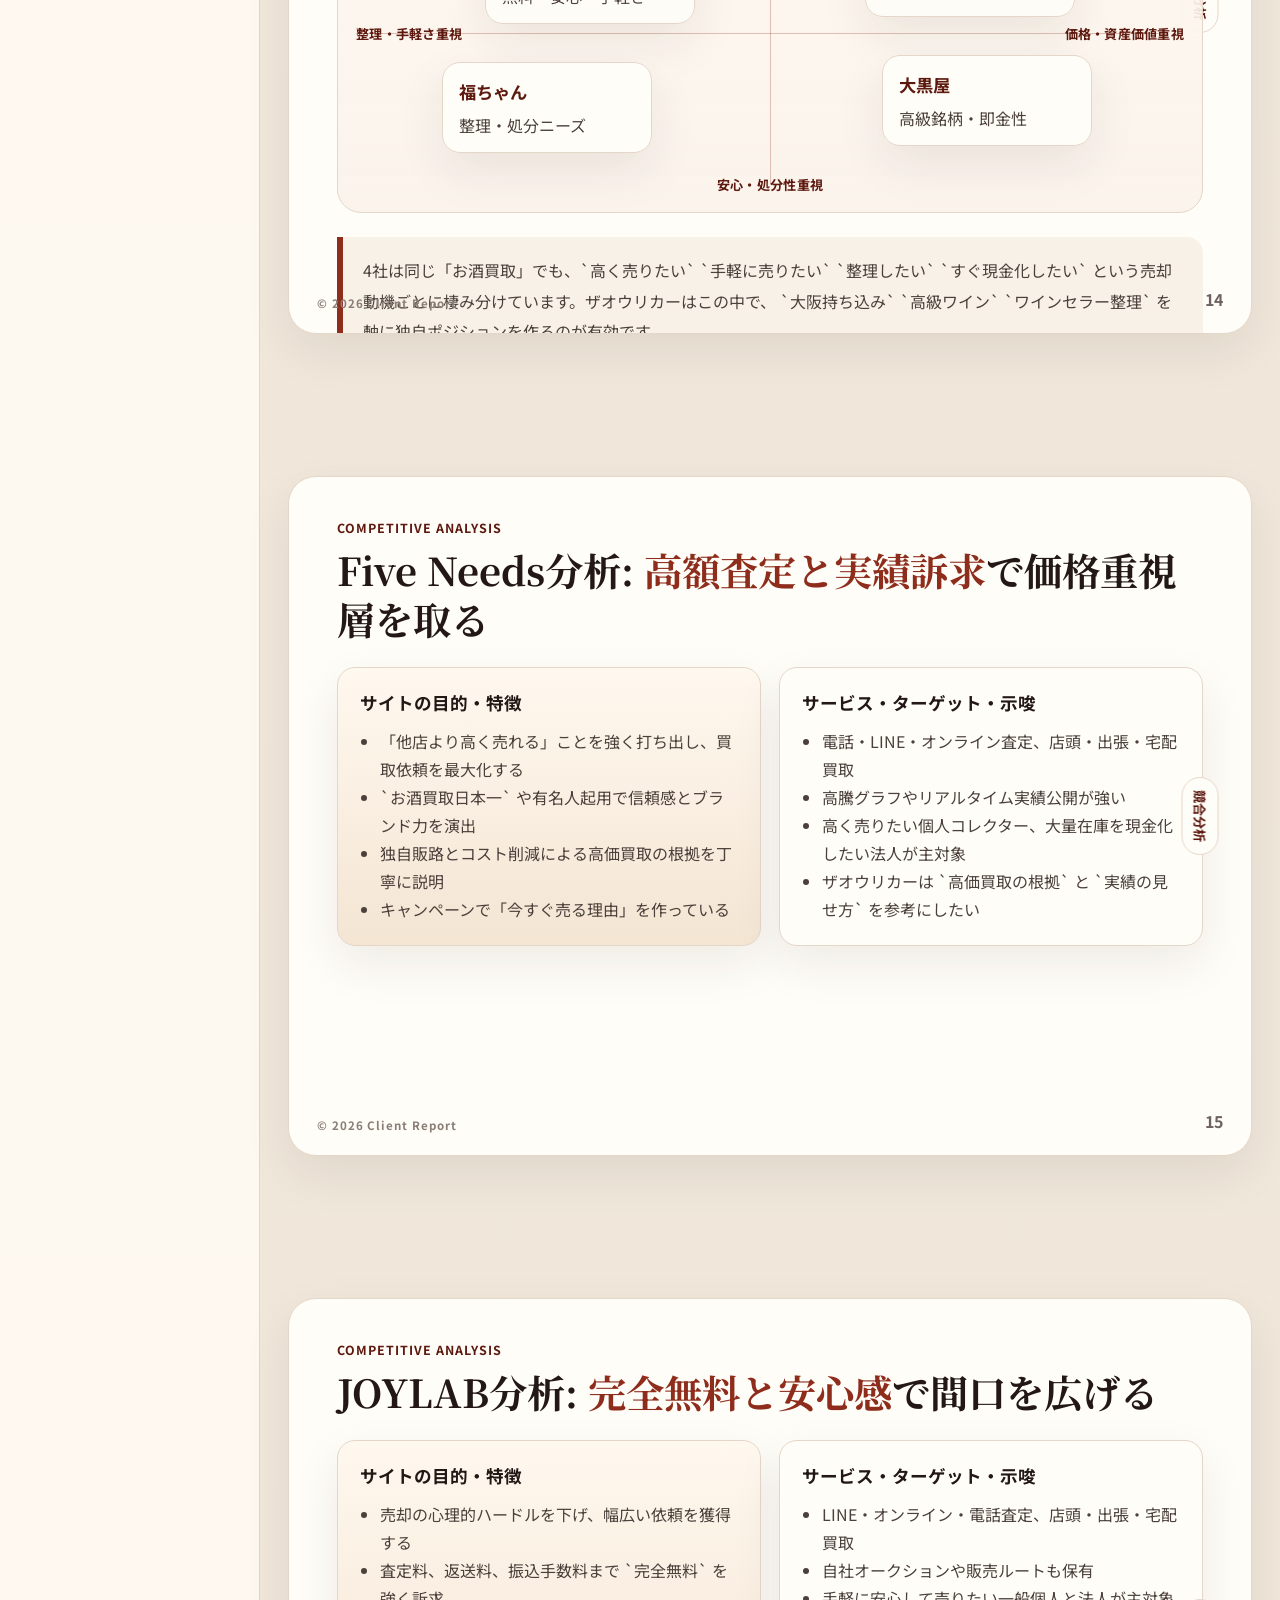
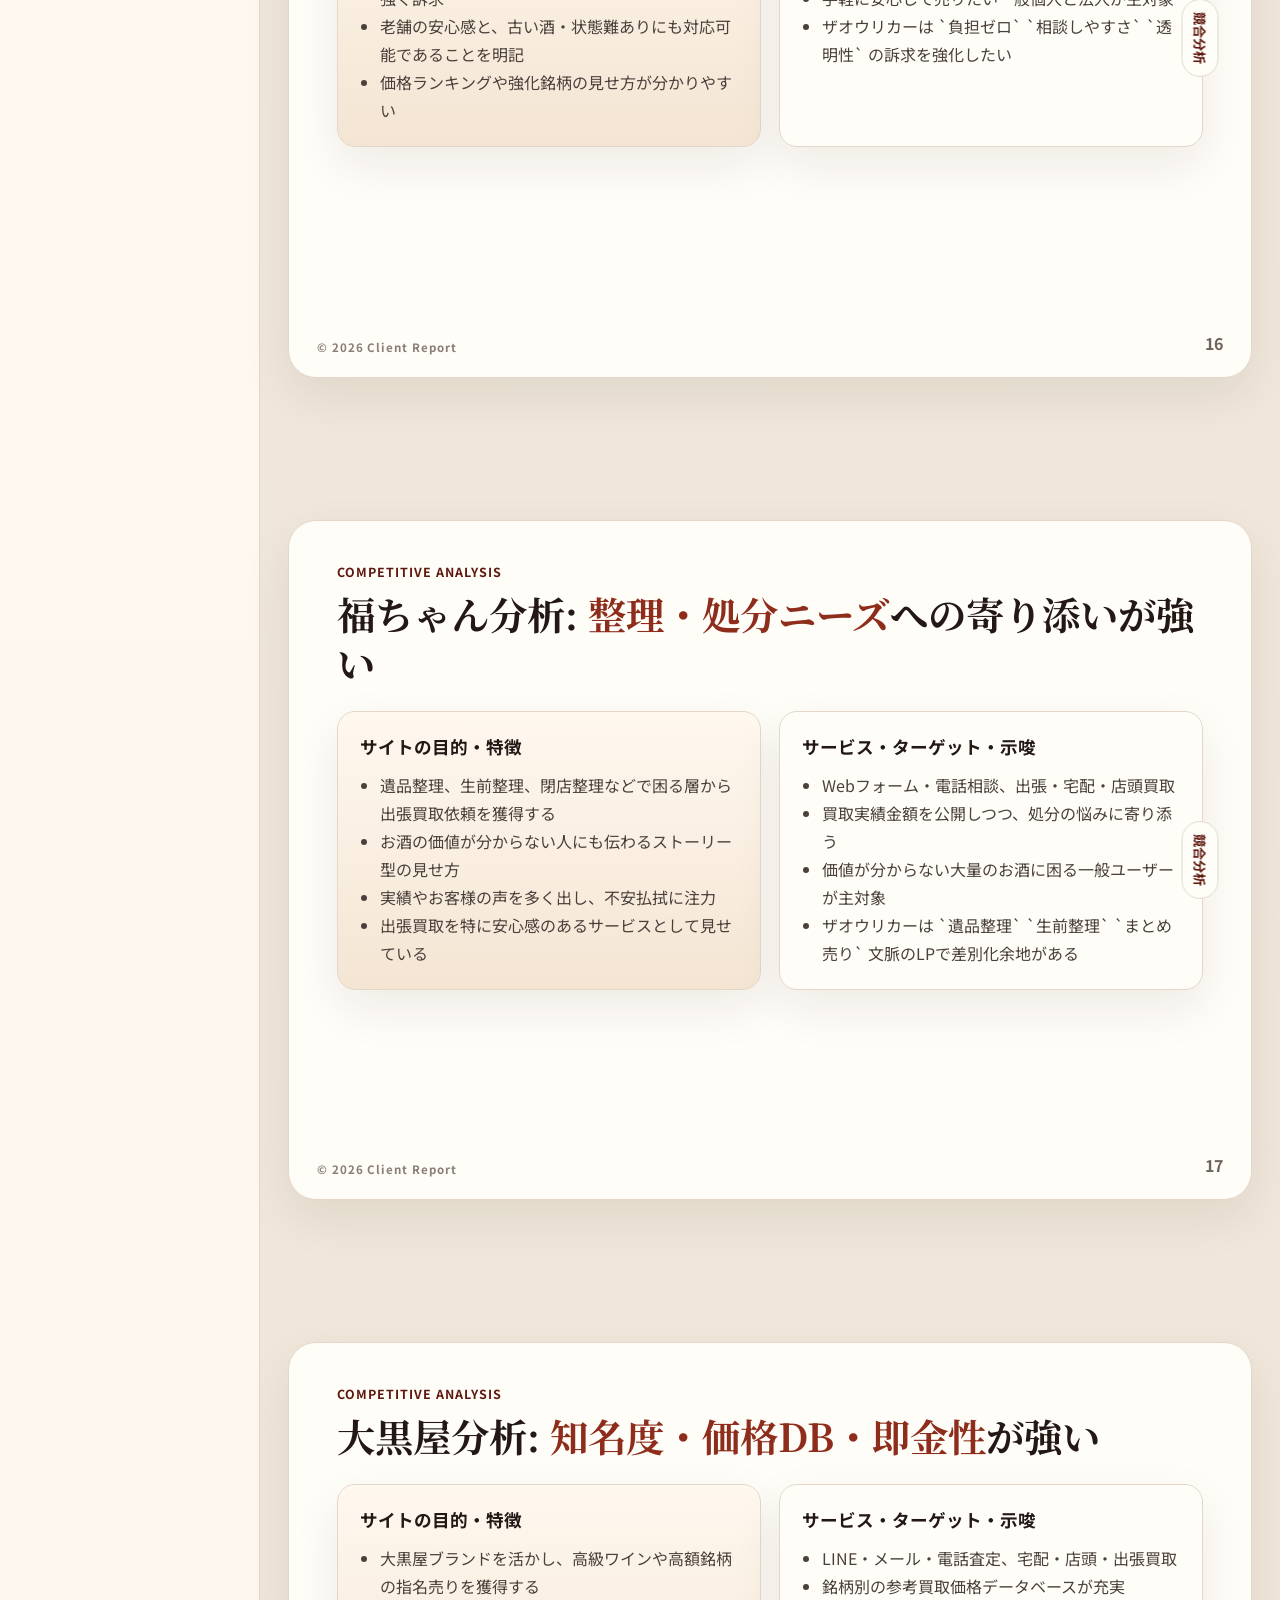
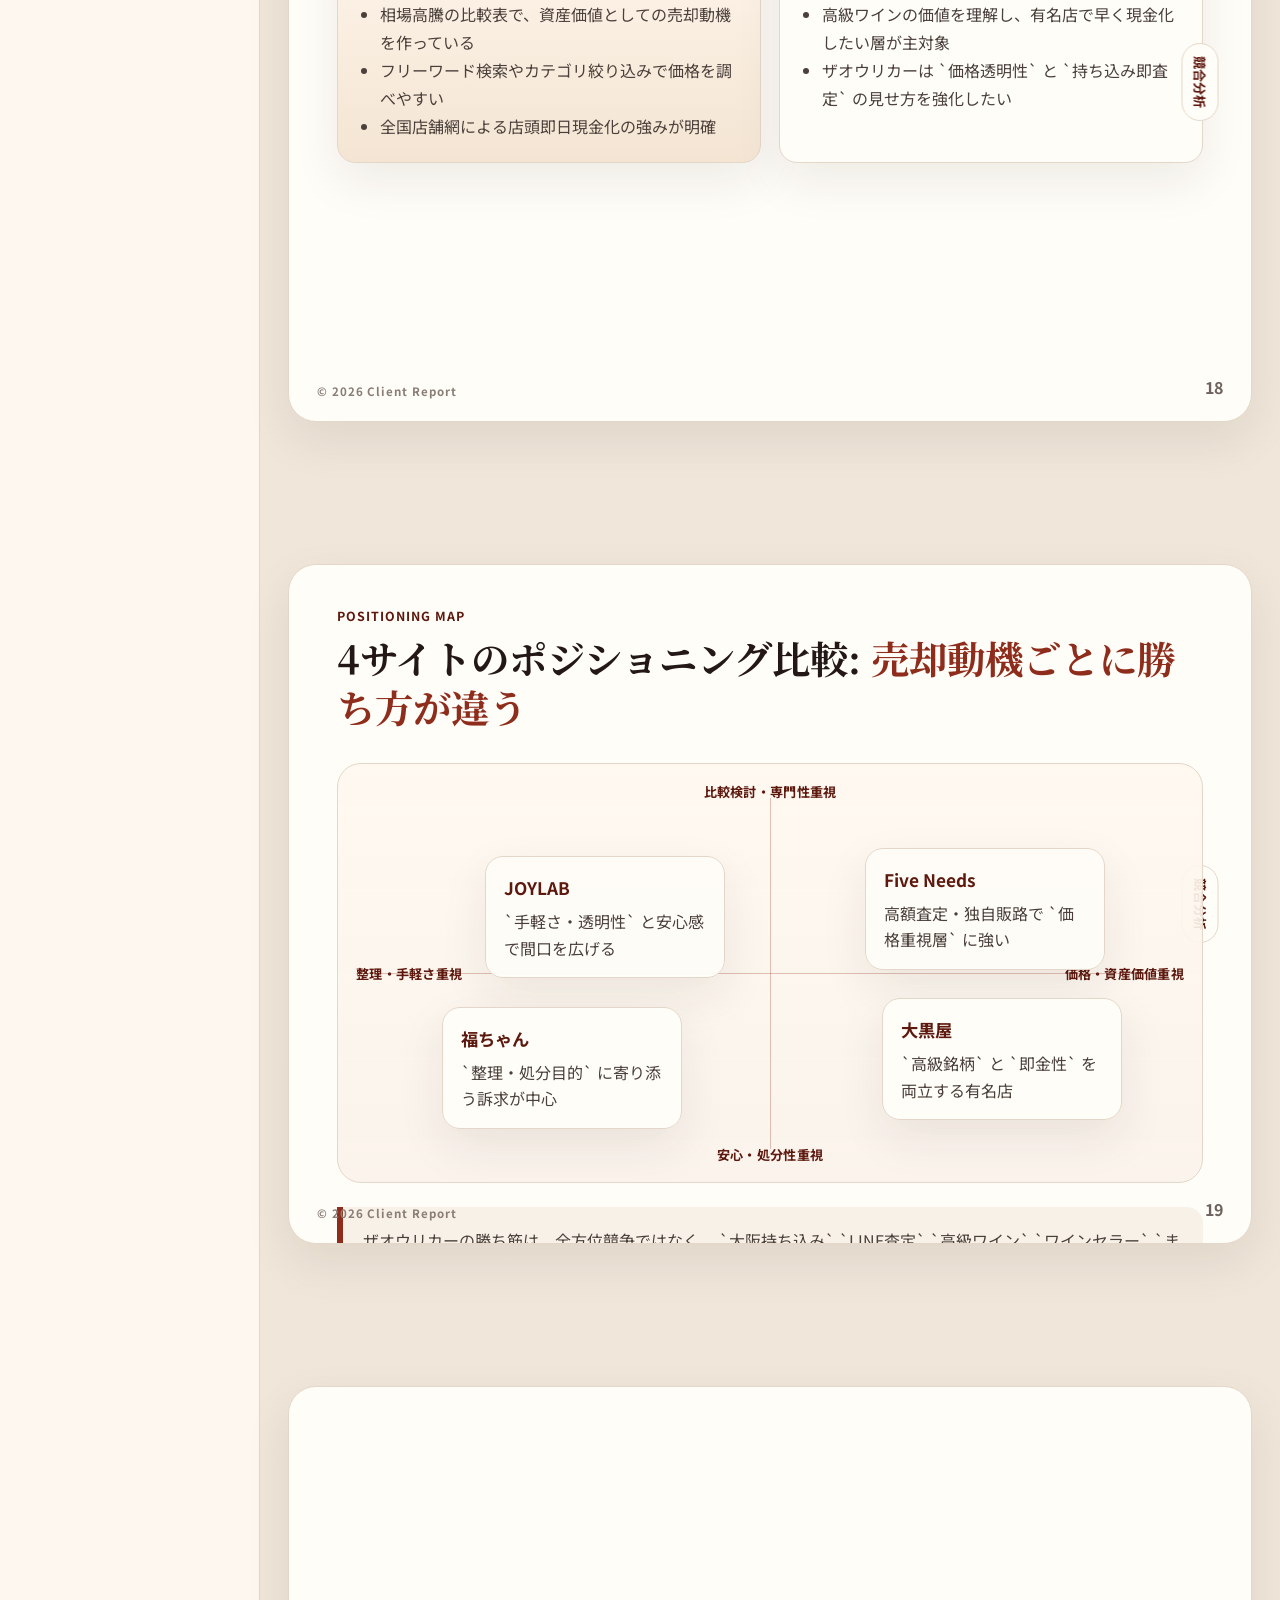
==== commit dbe29009: "Update client report slide structure" ====
--- a/index.html
+++ b/index.html
@@ -6,7 +6,7 @@
     <title>ザオウリカー 集客・ブランド認知 総合分析レポート</title>
     <meta
       name="description"
-      content="ザオウリカーのSEO・MEO・LLMO・LINE導線・高単価案件獲得戦略を統合したクライアント提出用レポート。"
+      content="ザオウリカーのSEO・MEO・LLMO・LINE導線・高単価案件獲得戦略を、スライド形式で整理したクライアント向けレポート。"
     />
     <link rel="preconnect" href="https://fonts.googleapis.com" />
     <link rel="preconnect" href="https://fonts.gstatic.com" crossorigin />
@@ -17,403 +17,837 @@
     <link rel="stylesheet" href="./client-report.css" />
   </head>
   <body>
-    <header class="site-header">
-      <div class="shell">
-        <div class="brand-block">
-          <span>Client Report</span>
-          <strong>ザオウリカー 集客・ブランド認知 総合分析</strong>
+    <div class="app-shell">
+      <aside class="rail" aria-label="スライド一覧">
+        <div class="rail__inner">
+          <p class="rail__eyebrow">Client Report</p>
+          <h1 class="rail__title">ザオウリカー<br />集客分析レポート</h1>
+          <p class="rail__subtitle">SEO / MEO / LLMO / LINE導線 / 高単価案件戦略</p>
+
+          <nav class="toc">
+            <a class="toc__link" href="#slide-1">1 表紙</a>
+            <a class="toc__link" href="#slide-2">2 目次</a>
+            <a class="toc__link" href="#slide-3">3 エグゼクティブサマリー</a>
+            <a class="toc__link" href="#slide-4">4 第1章 ニーズ分析</a>
+            <a class="toc__link" href="#slide-5">5 全体診断</a>
+            <a class="toc__link" href="#slide-6">6 重点テーマ</a>
+            <a class="toc__link" href="#slide-7">7 第2章 自社分析</a>
+            <a class="toc__link" href="#slide-8">8 自社分析まとめ</a>
+            <a class="toc__link" href="#slide-9">9 Googleアナリティクス分析</a>
+            <a class="toc__link" href="#slide-10">10 Search Console分析</a>
+            <a class="toc__link" href="#slide-11">11 MEO分析</a>
+            <a class="toc__link" href="#slide-12">12 内部施策分析</a>
+            <a class="toc__link" href="#slide-13">13 第3章 競合分析</a>
+            <a class="toc__link" href="#slide-14">14 競合分析まとめ</a>
+            <a class="toc__link" href="#slide-15">15 Five Needs分析</a>
+            <a class="toc__link" href="#slide-16">16 JOYLAB分析</a>
+            <a class="toc__link" href="#slide-17">17 福ちゃん分析</a>
+            <a class="toc__link" href="#slide-18">18 大黒屋分析</a>
+            <a class="toc__link" href="#slide-19">19 4サイト比較</a>
+            <a class="toc__link" href="#slide-20">20 第4章 施策提案</a>
+            <a class="toc__link" href="#slide-21">21 優先施策</a>
+            <a class="toc__link" href="#slide-22">22 実行計画</a>
+          </nav>
         </div>
-        <nav class="header-nav" aria-label="目次">
-          <a href="#summary">総括</a>
-          <a href="#diagnosis">全体診断</a>
-          <a href="#insights">主要示唆</a>
-          <a href="#actions">優先施策</a>
-          <a href="#roadmap">実行計画</a>
-        </nav>
+      </aside>
+
+      <div class="workspace">
+        <header class="topbar">
+          <div>
+            <p class="topbar__eyebrow">SLIDE REPORT</p>
+            <p class="topbar__title">ザオウリカー 集客・ブランド認知 総合分析</p>
+          </div>
+          <div class="topbar__actions">
+            <p class="topbar__counter" id="slide-counter">1 / 22</p>
+            <button class="action-button" type="button" data-action="print">印刷 / PDF</button>
+          </div>
+        </header>
+
+        <main class="deck" id="deck">
+          <section class="slide slide--cover" id="slide-1" data-title="表紙">
+            <div class="slide__frame">
+              <div class="slide__tag">AUG 2026</div>
+              <div class="cover-simple">
+                <p class="eyebrow">CLIENT REPORT</p>
+                <h2 class="title title--hero">ザオウリカー<br />集客・ブランド認知 総合分析レポート</h2>
+              </div>
+              <div class="slide__number">1</div>
+            </div>
+          </section>
+
+          <section class="slide" id="slide-2" data-title="目次">
+            <div class="slide__frame">
+              <div class="side-pill">目次</div>
+              <div class="slide__main">
+                <div class="slide__header">
+                  <p class="eyebrow">Contents</p>
+                  <h2 class="title">本レポートの構成</h2>
+                </div>
+
+                <div class="toc-slide-grid">
+                  <article class="toc-slide-card">
+                    <span>第1章</span>
+                    <h3>ニーズ分析</h3>
+                    <p>全体診断と重点テーマから、狙うべき需要を整理します。</p>
+                  </article>
+                  <article class="toc-slide-card">
+                    <span>第2章</span>
+                    <h3>自社分析</h3>
+                    <p>GA4、Search Console、MEO、内部施策の観点で現状を診断します。</p>
+                  </article>
+                  <article class="toc-slide-card">
+                    <span>第3章</span>
+                    <h3>競合分析</h3>
+                    <p>4サイトの勝ち筋を比較し、差別化余地を明確にします。</p>
+                  </article>
+                  <article class="toc-slide-card">
+                    <span>第4章</span>
+                    <h3>施策提案</h3>
+                    <p>短期優先施策と90日実行計画を整理します。</p>
+                  </article>
+                </div>
+              </div>
+              <div class="slide__number">2</div>
+            </div>
+          </section>
+
+          <section class="slide" id="slide-3" data-title="エグゼクティブサマリー">
+            <div class="slide__frame">
+              <div class="side-pill">総括</div>
+              <div class="slide__main">
+                <div class="slide__header">
+                  <p class="eyebrow">Executive Summary</p>
+                  <h2 class="title">問い合わせ数の単純増ではなく、<span class="accent">高単価案件の獲得比率</span>を上げる</h2>
+                </div>
+
+                <div class="score-grid">
+                  <article class="score-card">
+                    <span>SEO</span>
+                    <strong>67</strong>
+                    <p>自然検索の基盤はあるが、高利益テーマに寄せた受け皿が不足。</p>
+                  </article>
+                  <article class="score-card">
+                    <span>MEO</span>
+                    <strong>58</strong>
+                    <p>来店需要は強いが、買取専門性の伝達に改善余地あり。</p>
+                  </article>
+                  <article class="score-card">
+                    <span>LLMO</span>
+                    <strong>41</strong>
+                    <p>AIが理解・比較しやすいFAQや専門性記述が不足。</p>
+                  </article>
+                  <article class="score-card">
+                    <span>CV計測</span>
+                    <strong>36</strong>
+                    <p>正式CV定義が弱く、どの流入が成果か判断しにくい。</p>
+                  </article>
+                </div>
+
+                <p class="callout">
+                  最優先は「成果が見える状態」を作ること。そのうえで、
+                  大阪持ち込み、高級ワイン、ワインセラー、法人案件の勝ち筋を先に取りにいくべきです。
+                </p>
+              </div>
+              <div class="slide__number">3</div>
+            </div>
+          </section>
+
+          <section class="slide" id="slide-4" data-title="第1章 ニーズ分析">
+            <div class="slide__frame">
+              <div class="chapter-intro">
+                <p class="chapter-intro__meta">Chapter 01</p>
+                <h2 class="chapter-intro__title">ニーズ分析</h2>
+                <p class="chapter-intro__lead">
+                  まずは、ザオウリカーがどの需要を取りにいくべきかを整理します。
+                  流入量ではなく、案件価値と勝ちやすさで優先順位を定義します。
+                </p>
+              </div>
+              <div class="slide__number">4</div>
+            </div>
+          </section>
+
+          <section class="slide" id="slide-5" data-title="全体診断">
+            <div class="slide__frame">
+              <div class="side-pill">ニーズ分析</div>
+              <div class="slide__main">
+                <div class="slide__header">
+                  <p class="eyebrow">Diagnosis</p>
+                  <h2 class="title">今の課題は、集客不足よりも<span class="accent">転換率と訴求の精度</span></h2>
+                </div>
+
+                <div class="split-panel">
+                  <article class="split-panel__pane split-panel__pane--accent">
+                    <h3>本件の目的整理</h3>
+                    <p>
+                      幅広い一般語で総当たりするのではなく、高単価案件に近いテーマを優先し、
+                      検索、マップ、LINE、AI回答まで含めて「高額酒・まとめ売り・持ち込み相談に強い」印象を作ることが重要です。
+                    </p>
+                  </article>
+                  <article class="split-panel__pane">
+                    <h3>現状の最大課題</h3>
+                    <ul class="mini-list">
+                      <li>どの流入が正式な成果につながっているか、GA4上で十分に判定できない</li>
+                      <li>高級ワイン、ワインセラー、法人大量買取など高利益テーマの受け皿ページが少ない</li>
+                      <li>GBP上で買取専門店としての理解が弱く、販売店寄り検索も混在している</li>
+                    </ul>
+                  </article>
+                </div>
+
+                <div class="flow">
+                  <article class="flow-step">
+                    <h3>現状</h3>
+                    <p>流入はあるが、成果の見え方が弱い</p>
+                  </article>
+                  <article class="flow-step flow-step--accent">
+                    <h3>必要施策</h3>
+                    <p>計測、LP、GBP、LINEを連動させる</p>
+                  </article>
+                  <article class="flow-step">
+                    <h3>目指す状態</h3>
+                    <p>高単価案件が選ばれやすい集客構造</p>
+                  </article>
+                </div>
+              </div>
+              <div class="slide__number">5</div>
+            </div>
+          </section>
+
+          <section class="slide" id="slide-6" data-title="重点テーマ">
+            <div class="slide__frame">
+              <div class="side-pill">ニーズ分析</div>
+              <div class="slide__main">
+                <div class="slide__header">
+                  <p class="eyebrow">Focus Themes</p>
+                  <h2 class="title">優先すべきテーマは、<span class="accent">検索ボリュームより案件価値</span></h2>
+                </div>
+
+                <div class="theme-grid">
+                  <article class="theme-card">
+                    <h3>大阪 持ち込み買取</h3>
+                    <p>来店意欲の高い顕在層を取り込みやすい。</p>
+                    <span>GBP / 検索 / LINE</span>
+                  </article>
+                  <article class="theme-card">
+                    <h3>高級ワイン買取</h3>
+                    <p>高単価案件に直結しやすく、専門性訴求とも相性が良い。</p>
+                    <span>検索 / 比較 / LINE</span>
+                  </article>
+                  <article class="theme-card">
+                    <h3>ワインセラー整理・一括買取</h3>
+                    <p>複数本案件やコレクション整理需要を取り込みやすい。</p>
+                    <span>検索 / AI回答 / LINE</span>
+                  </article>
+                  <article class="theme-card">
+                    <h3>法人・飲食店在庫処分</h3>
+                    <p>大ロット案件につながりやすく、差別化しやすい。</p>
+                    <span>検索 / 紹介 / 営業</span>
+                  </article>
+                </div>
+
+                <div class="split-panel split-panel--short">
+                  <article class="split-panel__pane split-panel__pane--accent">
+                    <h3>LLMOの考え方</h3>
+                    <p>LLMOは、ChatGPT、Gemini、Google AI Overviews、Perplexityなどでブランド露出・引用・推薦を高めるための情報整備として位置づけます。</p>
+                  </article>
+                  <article class="split-panel__pane">
+                    <h3>ニーズ分析の結論</h3>
+                    <p>一般ワードの消耗戦ではなく、高単価案件に近い需要から受け皿を整備するのが現実的です。</p>
+                  </article>
+                </div>
+              </div>
+              <div class="slide__number">6</div>
+            </div>
+          </section>
+
+          <section class="slide" id="slide-7" data-title="第2章 自社分析">
+            <div class="slide__frame">
+              <div class="chapter-intro">
+                <p class="chapter-intro__meta">Chapter 02</p>
+                <h2 class="chapter-intro__title">自社分析</h2>
+                <p class="chapter-intro__lead">
+                  次に、実データと現行導線から、自社の強みとボトルネックを整理します。
+                  どこに改善余地があるかを、集客と転換の両面で見ます。
+                </p>
+              </div>
+              <div class="slide__number">7</div>
+            </div>
+          </section>
+
+          <section class="slide" id="slide-8" data-title="自社分析まとめ">
+            <div class="slide__frame">
+              <div class="side-pill">自社分析</div>
+              <div class="slide__main">
+                <div class="slide__header">
+                  <p class="eyebrow">Owned Media / GBP / Brand</p>
+                  <h2 class="title">自社分析: 今ある強みと、<span class="accent">取りこぼしている価値</span></h2>
+                </div>
+
+                <div class="split-panel">
+                  <article class="split-panel__pane split-panel__pane--accent">
+                    <h3>現在の強み</h3>
+                    <ul class="mini-list">
+                      <li>Organic Searchが主力で、自然検索の土台が残っている</li>
+                      <li>査定ページ、LINE査定ページには既に需要がある</li>
+                      <li>GBPではルート検索とサイトクリックが強く、来店意図が見えている</li>
+                      <li>「近い」「すぐ相談できる」「持ち込める」という強みを持ちやすい</li>
+                    </ul>
+                  </article>
+                  <article class="split-panel__pane">
+                    <h3>現在の弱み</h3>
+                    <ul class="mini-list">
+                      <li>高単価案件向けのLPや実績訴求が不足している</li>
+                      <li>販売店寄りの想起が混ざり、買取専門性が伝わりにくい</li>
+                      <li>FAQ、査定基準、価格透明性の見せ方が弱い</li>
+                      <li>CV計測が未整備で、どの流入が成果につながるか判断しにくい</li>
+                    </ul>
+                  </article>
+                </div>
+              </div>
+              <div class="slide__number">8</div>
+            </div>
+          </section>
+
+          <section class="slide" id="slide-9" data-title="Googleアナリティクス分析">
+            <div class="slide__frame">
+              <div class="side-pill">自社分析</div>
+              <div class="slide__main">
+                <div class="slide__header">
+                  <p class="eyebrow">Owned Analysis</p>
+                  <h2 class="title">Googleアナリティクス分析: <span class="accent">流入はあるが、成果計測が弱い</span></h2>
+                </div>
+
+                <div class="score-grid">
+                  <article class="score-card">
+                    <span>対象期間</span>
+                    <strong>2026/1/1-7/14</strong>
+                    <p>GA4累計データを基に、流入構成と導線需要を確認。</p>
+                  </article>
+                  <article class="score-card">
+                    <span>Organic Search</span>
+                    <strong>8,136</strong>
+                    <p>総セッション 15,041 のうち約54%。自然検索が主力チャネル。</p>
+                  </article>
+                  <article class="score-card">
+                    <span>Direct</span>
+                    <strong>5,829</strong>
+                    <p>約39%を占める一方、ブランド流入と計測未整理流入が混在。</p>
+                  </article>
+                  <article class="score-card">
+                    <span>CV設定</span>
+                    <strong>要再設計</strong>
+                    <p>`form_submit 2,283件` に対しキーイベント総数は `9件` で乖離。</p>
+                  </article>
+                </div>
+
+                <div class="split-panel">
+                  <article class="split-panel__pane split-panel__pane--accent">
+                    <h3>主要な発見</h3>
+                    <ul class="mini-list">
+                      <li>Organic Searchが最大流入で、SEO品質が成果に直結している</li>
+                      <li>上位閲覧ページに `LINE査定の流れ` と `買取査定` が入り、査定導線需要が明確</li>
+                      <li>モバイル利用が最多のため、スマホ導線の改善余地が大きい</li>
+                      <li>高単価案件に近い `ワインセラー` `高級ワイン` `LINE査定` `持ち込み` を別管理すべき</li>
+                    </ul>
+                  </article>
+                  <article class="split-panel__pane">
+                    <h3>示唆と優先対応</h3>
+                    <ul class="mini-list">
+                      <li>`form_submit` `LINEクリック` `電話クリック` を正式CVとして再設定</li>
+                      <li>UTM運用とチャネル定義を整理し、Directの内訳を見える化</li>
+                      <li>スマホFV、追従CTA、電話/LINE配置を改善して取りこぼしを減らす</li>
+                      <li>高単価ページ群の流入・CVを個別KPIとして追う</li>
+                    </ul>
+                  </article>
+                </div>
+              </div>
+              <div class="slide__number">9</div>
+            </div>
+          </section>
+
+          <section class="slide" id="slide-10" data-title="Search Console分析">
+            <div class="slide__frame">
+              <div class="side-pill">自社分析</div>
+              <div class="slide__main">
+                <div class="slide__header">
+                  <p class="eyebrow">Owned Analysis</p>
+                  <h2 class="title">Search Console分析: <span class="accent">指名は強いが、非指名の買取需要を取り切れていない</span></h2>
+                </div>
+
+                <div class="split-panel">
+                  <article class="split-panel__pane split-panel__pane--accent">
+                    <h3>確認できた状態</h3>
+                    <ul class="mini-list">
+                      <li>提供データは `2026年1月1日-7月14日` のクエリ別累計CSV</li>
+                      <li>ページ軸・日付軸がないため、URL別SEO評価や月別推移は未実施</li>
+                      <li>指名系クエリが強い一方、一般買取系クエリの母数はまだ小さい</li>
+                      <li>`森伊蔵 飲み方` `ウイスキー 終売 一覧` など情報収集クエリの露出が大きい</li>
+                    </ul>
+                  </article>
+                  <article class="split-panel__pane">
+                    <h3>解釈</h3>
+                    <ul class="mini-list">
+                      <li>ブランド認知は一定あるが、新規の非指名獲得余地が大きい</li>
+                      <li>コラム流入はあるものの、買取意図への接続設計が弱い</li>
+                      <li>広い一般語の総力戦より、勝ちやすく収益性の高いテーマ集中が現実的</li>
+                    </ul>
+                  </article>
+                </div>
+
+                <div class="flow">
+                  <article class="flow-step">
+                    <h3>流入源</h3>
+                    <p>指名系 + 情報収集系が中心</p>
+                  </article>
+                  <article class="flow-step flow-step--accent">
+                    <h3>狙うべき次段階</h3>
+                    <p>非指名の買取比較・査定意図へ広げる</p>
+                  </article>
+                  <article class="flow-step">
+                    <h3>優先テーマ</h3>
+                    <p>高級ワイン、ワインセラー、持ち込み、LINE査定、整理需要</p>
+                  </article>
+                </div>
+
+                <p class="callout">
+                  SEOは `一般買取ワードの総当たり` ではなく、
+                  `ワインセラー 買取` `高級ワイン銘柄` `大阪 持ち込み 酒買取` `LINE査定 酒買取`
+                  のような高単価・高確度テーマから積み上げる方針が適しています。
+                </p>
+              </div>
+              <div class="slide__number">10</div>
+            </div>
+          </section>
+
+          <section class="slide" id="slide-11" data-title="MEO分析">
+            <div class="slide__frame">
+              <div class="side-pill">自社分析</div>
+              <div class="slide__main">
+                <div class="slide__header">
+                  <p class="eyebrow">Owned Analysis</p>
+                  <h2 class="title">MEO分析: <span class="accent">来店意図は強いが、見られ方が酒屋寄り</span></h2>
+                </div>
+
+                <div class="score-grid">
+                  <article class="score-card">
+                    <span>対象期間</span>
+                    <strong>2026/2-7</strong>
+                    <p>GBPスクリーンショットと補足データを基に整理。</p>
+                  </article>
+                  <article class="score-card">
+                    <span>総インタラクション</span>
+                    <strong>1,380</strong>
+                    <p>検索・マップでの露出自体は一定確保できている。</p>
+                  </article>
+                  <article class="score-card">
+                    <span>ルート検索</span>
+                    <strong>812</strong>
+                    <p>Webクリック 491件、通話 77件よりも来店意図が強い。</p>
+                  </article>
+                  <article class="score-card">
+                    <span>検索語句傾向</span>
+                    <strong>酒屋寄り</strong>
+                    <p>`liquor store` `whisky shop` など販売店想起が上位。</p>
+                  </article>
+                </div>
+
+                <div class="split-panel">
+                  <article class="split-panel__pane split-panel__pane--accent">
+                    <h3>現状の評価</h3>
+                    <ul class="mini-list">
+                      <li>近隣ユーザーの来店ニーズはあり、MEOは案件化余地の高い接点</li>
+                      <li>一方で買取専門店としての理解が弱く、販売店・酒屋文脈が混在</li>
+                      <li>2025年3月に閲覧ユーザー数ピークがあり、波及余地は確認できる</li>
+                    </ul>
+                  </article>
+                  <article class="split-panel__pane">
+                    <h3>改善方針</h3>
+                    <ul class="mini-list">
+                      <li>GBPカテゴリ、説明文、商品/サービス名を買取寄りに見直す</li>
+                      <li>持ち込みのしやすさ、査定スピード、アクセス情報を強化する</li>
+                      <li>口コミ返信や投稿でも `安心` `高額査定` `持ち込み` を言語化する</li>
+                    </ul>
+                  </article>
+                </div>
+              </div>
+              <div class="slide__number">11</div>
+            </div>
+          </section>
+
+          <section class="slide" id="slide-12" data-title="内部施策分析">
+            <div class="slide__frame">
+              <div class="side-pill">自社分析</div>
+              <div class="slide__main">
+                <div class="slide__header">
+                  <p class="eyebrow">Owned Analysis</p>
+                  <h2 class="title">内部施策分析: <span class="accent">勝ち筋はあるが、受け皿設計が足りない</span></h2>
+                </div>
+
+                <div class="split-panel">
+                  <article class="split-panel__pane split-panel__pane--accent">
+                    <h3>サイト内で見えている強み</h3>
+                    <ul class="mini-list">
+                      <li>`LINE査定` `買取査定` への関心が高く、相談導線自体の需要はある</li>
+                      <li>自然検索とGBPの両方から接点があり、既存の集客土台は残っている</li>
+                      <li>ザオウリカー本体は `持ち込み` `LINE` `スピード` `安心感` を強みにしやすい</li>
+                    </ul>
+                  </article>
+                  <article class="split-panel__pane">
+                    <h3>不足している受け皿</h3>
+                    <ul class="mini-list">
+                      <li>高級ワイン・ワインセラー一括買取の専用LP</li>
+                      <li>大阪・店頭持ち込み買取の訴求ページ</li>
+                      <li>法人・飲食店・酒販店向け大量買取ページ</li>
+                      <li>情報記事から査定へつなぐCTAと比較・安心コンテンツ</li>
+                    </ul>
+                  </article>
+                </div>
+
+                <p class="callout">
+                  Lオクと役割を混在させず、ザオウリカーは
+                  `近隣持ち込み` `すぐ査定` `LINEで気軽に相談` `ワインセラーやコレクションのまとめ売り`
+                  に寄せた受け皿を増やすのが有効です。
+                </p>
+              </div>
+              <div class="slide__number">12</div>
+            </div>
+          </section>
+
+          <section class="slide" id="slide-13" data-title="第3章 競合分析">
+            <div class="slide__frame">
+              <div class="chapter-intro">
+                <p class="chapter-intro__meta">Chapter 03</p>
+                <h2 class="chapter-intro__title">競合分析</h2>
+                <p class="chapter-intro__lead">
+                  競合は同じお酒買取でも、売却動機ごとに役割を分けています。
+                  その違いを把握したうえで、ザオウリカーの勝ち筋を定めます。
+                </p>
+              </div>
+              <div class="slide__number">13</div>
+            </div>
+          </section>
+
+          <section class="slide" id="slide-14" data-title="競合分析まとめ">
+            <div class="slide__frame">
+              <div class="side-pill">競合分析</div>
+              <div class="slide__main">
+                <div class="slide__header">
+                  <p class="eyebrow">Competitive Analysis</p>
+                  <h2 class="title">競合分析まとめ: <span class="accent">4サイトは売却動機ごとに役割が違う</span></h2>
+                </div>
+
+                <div class="positioning-map positioning-map--summary">
+                  <div class="positioning-map__axis positioning-map__axis--horizontal"></div>
+                  <div class="positioning-map__axis positioning-map__axis--vertical"></div>
+                  <p class="positioning-map__label positioning-map__label--top">比較検討・専門性重視</p>
+                  <p class="positioning-map__label positioning-map__label--bottom">安心・処分性重視</p>
+                  <p class="positioning-map__label positioning-map__label--left">整理・手軽さ重視</p>
+                  <p class="positioning-map__label positioning-map__label--right">価格・資産価値重視</p>
+
+                  <article class="map-node map-node--five-needs map-node--summary">
+                    <h3>Five Needs</h3>
+                    <p>高額査定・価格訴求</p>
+                  </article>
+                  <article class="map-node map-node--joylab map-node--summary">
+                    <h3>JOYLAB</h3>
+                    <p>無料・安心・手軽さ</p>
+                  </article>
+                  <article class="map-node map-node--fukuchan map-node--summary">
+                    <h3>福ちゃん</h3>
+                    <p>整理・処分ニーズ</p>
+                  </article>
+                  <article class="map-node map-node--daikokuya map-node--summary">
+                    <h3>大黒屋</h3>
+                    <p>高級銘柄・即金性</p>
+                  </article>
+                </div>
+
+                <p class="callout">
+                  4社は同じ「お酒買取」でも、`高く売りたい` `手軽に売りたい` `整理したい` `すぐ現金化したい`
+                  という売却動機ごとに棲み分けています。ザオウリカーはこの中で、
+                  `大阪持ち込み` `高級ワイン` `ワインセラー整理` を軸に独自ポジションを作るのが有効です。
+                </p>
+              </div>
+              <div class="slide__number">14</div>
+            </div>
+          </section>
+
+          <section class="slide" id="slide-15" data-title="Five Needs分析">
+            <div class="slide__frame">
+              <div class="side-pill">競合分析</div>
+              <div class="slide__main">
+                <div class="slide__header">
+                  <p class="eyebrow">Competitive Analysis</p>
+                  <h2 class="title">Five Needs分析: <span class="accent">高額査定と実績訴求</span>で価格重視層を取る</h2>
+                </div>
+                <div class="split-panel">
+                  <article class="split-panel__pane split-panel__pane--accent">
+                    <h3>サイトの目的・特徴</h3>
+                    <ul class="mini-list">
+                      <li>「他店より高く売れる」ことを強く打ち出し、買取依頼を最大化する</li>
+                      <li>`お酒買取日本一` や有名人起用で信頼感とブランド力を演出</li>
+                      <li>独自販路とコスト削減による高価買取の根拠を丁寧に説明</li>
+                      <li>キャンペーンで「今すぐ売る理由」を作っている</li>
+                    </ul>
+                  </article>
+                  <article class="split-panel__pane">
+                    <h3>サービス・ターゲット・示唆</h3>
+                    <ul class="mini-list">
+                      <li>電話・LINE・オンライン査定、店頭・出張・宅配買取</li>
+                      <li>高騰グラフやリアルタイム実績公開が強い</li>
+                      <li>高く売りたい個人コレクター、大量在庫を現金化したい法人が主対象</li>
+                      <li>ザオウリカーは `高価買取の根拠` と `実績の見せ方` を参考にしたい</li>
+                    </ul>
+                  </article>
+                </div>
+              </div>
+              <div class="slide__number">15</div>
+            </div>
+          </section>
+
+          <section class="slide" id="slide-16" data-title="JOYLAB分析">
+            <div class="slide__frame">
+              <div class="side-pill">競合分析</div>
+              <div class="slide__main">
+                <div class="slide__header">
+                  <p class="eyebrow">Competitive Analysis</p>
+                  <h2 class="title">JOYLAB分析: <span class="accent">完全無料と安心感</span>で間口を広げる</h2>
+                </div>
+                <div class="split-panel">
+                  <article class="split-panel__pane split-panel__pane--accent">
+                    <h3>サイトの目的・特徴</h3>
+                    <ul class="mini-list">
+                      <li>売却の心理的ハードルを下げ、幅広い依頼を獲得する</li>
+                      <li>査定料、返送料、振込手数料まで `完全無料` を強く訴求</li>
+                      <li>老舗の安心感と、古い酒・状態難ありにも対応可能であることを明記</li>
+                      <li>価格ランキングや強化銘柄の見せ方が分かりやすい</li>
+                    </ul>
+                  </article>
+                  <article class="split-panel__pane">
+                    <h3>サービス・ターゲット・示唆</h3>
+                    <ul class="mini-list">
+                      <li>LINE・オンライン・電話査定、店頭・出張・宅配買取</li>
+                      <li>自社オークションや販売ルートも保有</li>
+                      <li>手軽に安心して売りたい一般個人と法人が主対象</li>
+                      <li>ザオウリカーは `負担ゼロ` `相談しやすさ` `透明性` の訴求を強化したい</li>
+                    </ul>
+                  </article>
+                </div>
+              </div>
+              <div class="slide__number">16</div>
+            </div>
+          </section>
+
+          <section class="slide" id="slide-17" data-title="福ちゃん分析">
+            <div class="slide__frame">
+              <div class="side-pill">競合分析</div>
+              <div class="slide__main">
+                <div class="slide__header">
+                  <p class="eyebrow">Competitive Analysis</p>
+                  <h2 class="title">福ちゃん分析: <span class="accent">整理・処分ニーズ</span>への寄り添いが強い</h2>
+                </div>
+                <div class="split-panel">
+                  <article class="split-panel__pane split-panel__pane--accent">
+                    <h3>サイトの目的・特徴</h3>
+                    <ul class="mini-list">
+                      <li>遺品整理、生前整理、閉店整理などで困る層から出張買取依頼を獲得する</li>
+                      <li>お酒の価値が分からない人にも伝わるストーリー型の見せ方</li>
+                      <li>実績やお客様の声を多く出し、不安払拭に注力</li>
+                      <li>出張買取を特に安心感のあるサービスとして見せている</li>
+                    </ul>
+                  </article>
+                  <article class="split-panel__pane">
+                    <h3>サービス・ターゲット・示唆</h3>
+                    <ul class="mini-list">
+                      <li>Webフォーム・電話相談、出張・宅配・店頭買取</li>
+                      <li>買取実績金額を公開しつつ、処分の悩みに寄り添う</li>
+                      <li>価値が分からない大量のお酒に困る一般ユーザーが主対象</li>
+                      <li>ザオウリカーは `遺品整理` `生前整理` `まとめ売り` 文脈のLPで差別化余地がある</li>
+                    </ul>
+                  </article>
+                </div>
+              </div>
+              <div class="slide__number">17</div>
+            </div>
+          </section>
+
+          <section class="slide" id="slide-18" data-title="大黒屋分析">
+            <div class="slide__frame">
+              <div class="side-pill">競合分析</div>
+              <div class="slide__main">
+                <div class="slide__header">
+                  <p class="eyebrow">Competitive Analysis</p>
+                  <h2 class="title">大黒屋分析: <span class="accent">知名度・価格DB・即金性</span>が強い</h2>
+                </div>
+                <div class="split-panel">
+                  <article class="split-panel__pane split-panel__pane--accent">
+                    <h3>サイトの目的・特徴</h3>
+                    <ul class="mini-list">
+                      <li>大黒屋ブランドを活かし、高級ワインや高額銘柄の指名売りを獲得する</li>
+                      <li>相場高騰の比較表で、資産価値としての売却動機を作っている</li>
+                      <li>フリーワード検索やカテゴリ絞り込みで価格を調べやすい</li>
+                      <li>全国店舗網による店頭即日現金化の強みが明確</li>
+                    </ul>
+                  </article>
+                  <article class="split-panel__pane">
+                    <h3>サービス・ターゲット・示唆</h3>
+                    <ul class="mini-list">
+                      <li>LINE・メール・電話査定、宅配・店頭・出張買取</li>
+                      <li>銘柄別の参考買取価格データベースが充実</li>
+                      <li>高級ワインの価値を理解し、有名店で早く現金化したい層が主対象</li>
+                      <li>ザオウリカーは `価格透明性` と `持ち込み即査定` の見せ方を強化したい</li>
+                    </ul>
+                  </article>
+                </div>
+              </div>
+              <div class="slide__number">18</div>
+            </div>
+          </section>
+
+          <section class="slide" id="slide-19" data-title="4サイト比較">
+            <div class="slide__frame">
+              <div class="side-pill">競合分析</div>
+              <div class="slide__main">
+                <div class="slide__header">
+                  <p class="eyebrow">Positioning Map</p>
+                  <h2 class="title">4サイトのポジショニング比較: <span class="accent">売却動機ごとに勝ち方が違う</span></h2>
+                </div>
+                <div class="positioning-map">
+                  <div class="positioning-map__axis positioning-map__axis--horizontal"></div>
+                  <div class="positioning-map__axis positioning-map__axis--vertical"></div>
+                  <p class="positioning-map__label positioning-map__label--top">比較検討・専門性重視</p>
+                  <p class="positioning-map__label positioning-map__label--bottom">安心・処分性重視</p>
+                  <p class="positioning-map__label positioning-map__label--left">整理・手軽さ重視</p>
+                  <p class="positioning-map__label positioning-map__label--right">価格・資産価値重視</p>
+
+                  <article class="map-node map-node--five-needs">
+                    <h3>Five Needs</h3>
+                    <p>高額査定・独自販路で `価格重視層` に強い</p>
+                  </article>
+                  <article class="map-node map-node--joylab">
+                    <h3>JOYLAB</h3>
+                    <p>`手軽さ・透明性` と安心感で間口を広げる</p>
+                  </article>
+                  <article class="map-node map-node--fukuchan">
+                    <h3>福ちゃん</h3>
+                    <p>`整理・処分目的` に寄り添う訴求が中心</p>
+                  </article>
+                  <article class="map-node map-node--daikokuya">
+                    <h3>大黒屋</h3>
+                    <p>`高級銘柄` と `即金性` を両立する有名店</p>
+                  </article>
+                </div>
+                <p class="callout">
+                  ザオウリカーの勝ち筋は、全方位競争ではなく、
+                  `大阪持ち込み` `LINE査定` `高級ワイン` `ワインセラー` `まとめ売り`
+                  を軸に、各社の強みを自社向けに再構成することです。
+                </p>
+              </div>
+              <div class="slide__number">19</div>
+            </div>
+          </section>
+
+          <section class="slide" id="slide-20" data-title="第4章 施策提案">
+            <div class="slide__frame">
+              <div class="chapter-intro">
+                <p class="chapter-intro__meta">Chapter 04</p>
+                <h2 class="chapter-intro__title">施策提案</h2>
+                <p class="chapter-intro__lead">
+                  最後に、ニーズ分析・自社分析・競合分析を踏まえ、
+                  短期で成果につながる施策と実行順序を提案します。
+                </p>
+              </div>
+              <div class="slide__number">20</div>
+            </div>
+          </section>
+
+          <section class="slide" id="slide-21" data-title="優先施策">
+            <div class="slide__frame">
+              <div class="side-pill">施策</div>
+              <div class="slide__main">
+                <div class="slide__header">
+                  <p class="eyebrow">Priority Actions</p>
+                  <h2 class="title">短期で着手すべきは、<span class="accent">この4施策</span></h2>
+                </div>
+                <div class="action-grid">
+                  <article class="action-card">
+                    <span class="tag">01</span>
+                    <h3>GA4の問い合わせ計測を再設計</h3>
+                    <p>form_submit、LINEクリック、電話クリックを正式CVとして定義します。</p>
+                  </article>
+                  <article class="action-card">
+                    <span class="tag">02</span>
+                    <h3>大阪・店頭持ち込み買取LP</h3>
+                    <p>アクセス、駐車場、査定時間、予約可否、即日性を整理します。</p>
+                  </article>
+                  <article class="action-card">
+                    <span class="tag">03</span>
+                    <h3>高級ワイン・ワインセラー一括買取LP</h3>
+                    <p>高額売却、まとめ売り、コレクション整理の受け皿を作ります。</p>
+                  </article>
+                  <article class="action-card">
+                    <span class="tag">04</span>
+                    <h3>法人・飲食店・酒販店向け大量買取LP</h3>
+                    <p>大ロット案件を取りにいくための専用訴求を用意します。</p>
+                  </article>
+                </div>
+              </div>
+              <div class="slide__number">21</div>
+            </div>
+          </section>
+
+          <section class="slide" id="slide-22" data-title="実行計画">
+            <div class="slide__frame">
+              <div class="side-pill">実行計画</div>
+              <div class="slide__main">
+                <div class="slide__header">
+                  <p class="eyebrow">Roadmap</p>
+                  <h2 class="title">90日で、<span class="accent">見える化 → 受け皿整備 → 比較勝ち</span>へ進める</h2>
+                </div>
+
+                <div class="roadmap-grid">
+                  <article class="roadmap-card">
+                    <span class="phase">0〜30日</span>
+                    <h3>計測と基礎整備</h3>
+                    <p>GA4のCV定義見直し、GBP改善、優先LPの要件定義、既存査定ページの導線点検を実施。</p>
+                  </article>
+                  <article class="roadmap-card">
+                    <span class="phase">31〜60日</span>
+                    <h3>高利益テーマの受け皿制作</h3>
+                    <p>大阪持ち込みLP、高級ワインLP、ワインセラーLP、法人向けLPを順次公開。</p>
+                  </article>
+                  <article class="roadmap-card">
+                    <span class="phase">61〜90日</span>
+                    <h3>比較勝ちとAI露出の強化</h3>
+                    <p>事例、比較コンテンツ、口コミ活用、LINE追客設計を進め、LLMO向け情報を強化。</p>
+                  </article>
+                </div>
+
+                <div class="footer-grid">
+                  <article class="footer-card">
+                    <h3>追加で整えたいデータ</h3>
+                    <ul>
+                      <li>Search Consoleのページ別・日付別データ</li>
+                      <li>GBPのUTM設定</li>
+                      <li>問い合わせ後の成約・売上データ</li>
+                      <li>LINE登録後の行動データ</li>
+                    </ul>
+                  </article>
+                  <article class="footer-card">
+                    <h3>最終メッセージ</h3>
+                    <p>
+                      本件は「SEO改善」単体ではなく、
+                      高単価案件を取りにいくための集客再設計として進めるのが最も価値が高い提案になります。
+                    </p>
+                  </article>
+                </div>
+              </div>
+              <div class="slide__number">22</div>
+            </div>
+          </section>
+        </main>
       </div>
-    </header>
-
-    <main>
-      <section class="hero">
-        <div class="shell hero-panel">
-          <div class="hero-inner">
-            <div class="hero-copy">
-              <span class="eyebrow">提出日: 2026年8月6日</span>
-              <h1>検索で見つかるだけでなく、<br />高単価案件を選ばれる状態へ。</h1>
-              <p>
-                本レポートは、ザオウリカーのSEO、Googleビジネスプロフィール、AI回答時代の情報設計、
-                そしてLINE導線までを一体で整理し、今後3か月で優先すべき改善施策を明確化したものです。
-              </p>
-              <div class="hero-points">
-                <div>
-                  <strong>812件</strong>
-                  <span>GBPルート検索</span>
-                </div>
-                <div>
-                  <strong>491件</strong>
-                  <span>GBPサイトクリック</span>
-                </div>
-                <div>
-                  <strong>4施策</strong>
-                  <span>短期優先アクション</span>
-                </div>
-              </div>
-            </div>
-
-            <aside class="hero-side-card">
-              <strong>今回の結論</strong>
-              <ul>
-                <li>自然検索とマップには土台があるため、ゼロからの集客構築ではありません。</li>
-                <li>課題は、流入を高単価案件に変えるページ設計と計測設計の弱さです。</li>
-                <li>大阪持ち込み、高級ワイン、ワインセラー、法人大量買取の勝ち筋を先に取りにいくべきです。</li>
-              </ul>
-            </aside>
-          </div>
-        </div>
-      </section>
-
-      <section class="section" id="summary">
-        <div class="shell">
-          <div class="section-head">
-            <div>
-              <p>Executive Summary</p>
-              <h2>まず押さえるべき総括</h2>
-            </div>
-            <p>
-              今回の分析で重要なのは、問い合わせ件数の単純増ではなく、
-              「高い酒やワインセラーを安心して任せられる店」として認知を作れるかどうかです。
-            </p>
-          </div>
-
-          <div class="score-grid">
-            <article class="score-card">
-              <span>SEO</span>
-              <strong>67</strong>
-              <p>自然検索の基盤はある一方、勝ち筋テーマに寄せたLPと事例不足が機会損失になっています。</p>
-            </article>
-            <article class="score-card">
-              <span>MEO</span>
-              <strong>58</strong>
-              <p>来店ニーズは強いものの、販売店寄り想起が混じっており、買取専門性の伝達に改善余地があります。</p>
-            </article>
-            <article class="score-card">
-              <span>LLMO</span>
-              <strong>41</strong>
-              <p>AIが比較・推薦しやすい情報構造やFAQ、専門性の明文化が不足しています。</p>
-            </article>
-            <article class="score-card">
-              <span>CV計測</span>
-              <strong>36</strong>
-              <p>問い合わせイベントはあるものの、正式CV定義とチャネル別評価が弱く、投資判断の精度が低い状態です。</p>
-            </article>
-          </div>
-        </div>
-      </section>
-
-      <section class="section" id="diagnosis">
-        <div class="shell split-panel">
-          <article class="callout">
-            <h3>本件の目的整理</h3>
-            <p>
-              ザオウリカーの次の一手は、幅広い一般語で総当たりすることではありません。
-              高単価案件に近いテーマを優先し、検索、マップ、LINE、AI回答まで含めて
-              「高額酒・まとめ売り・持ち込み相談に強い」印象を作ることが重要です。
-            </p>
-          </article>
-
-          <article class="note-card">
-            <h3>現状の最大課題</h3>
-            <ul>
-              <li>どの流入が正式な成果につながっているか、GA4上で十分に判定できない</li>
-              <li>高級ワイン、ワインセラー、法人大量買取など高利益テーマの受け皿ページが少ない</li>
-              <li>GBP上で買取専門店としての理解が弱く、販売店寄り検索も混在している</li>
-            </ul>
-          </article>
-        </div>
-      </section>
-
-      <section class="section" id="insights">
-        <div class="shell">
-          <div class="section-head">
-            <div>
-              <p>Insights</p>
-              <h2>主要インサイト</h2>
-            </div>
-            <p>定量データと打ち合わせ議事録を突き合わせると、今伸ばすべきテーマは明確です。</p>
-          </div>
-
-          <div class="insight-grid">
-            <article class="insight-card">
-              <span class="tag">流入構造</span>
-              <h3>Organic Searchが主力チャネル</h3>
-              <p>
-                自然検索経由の流入が最大であり、査定ページやLINE査定ページにも閲覧が集まっています。
-                つまり「売りたい需要」は既に存在しています。
-              </p>
-            </article>
-
-            <article class="insight-card">
-              <span class="tag">来店需要</span>
-              <h3>大阪での持ち込み文脈が強い</h3>
-              <p>
-                ルート検索とサイトクリックが多いことから、近隣ユーザーは「持ち込みやすいか」「すぐ相談できるか」を重視しています。
-              </p>
-            </article>
-
-            <article class="insight-card">
-              <span class="tag">高単価領域</span>
-              <h3>ワイン系の伸びしろが大きい</h3>
-              <p>
-                打ち合わせでも、ワイン、ワインセラー、コレクター案件、まとめ売り文脈への関心が繰り返し確認されました。
-              </p>
-            </article>
-          </div>
-        </div>
-      </section>
-
-      <section class="section">
-        <div class="shell">
-          <div class="chart-grid">
-            <article class="chart-card">
-              <img src="./charts/channel_sessions_and_conversion.png" alt="チャネル別セッションとコンバージョンのグラフ" />
-              <div class="chart-body">
-                <h3>流入チャネルの基礎体力</h3>
-                <p>Organic Searchが主力であることを前提に、CV定義を正し、どの導線が成果を生んでいるか可視化する必要があります。</p>
-              </div>
-            </article>
-
-            <article class="chart-card">
-              <img src="./charts/gbp_monthly_actions.png" alt="Googleビジネスプロフィールの月次アクション推移" />
-              <div class="chart-body">
-                <h3>来店行動の強さ</h3>
-                <p>マップ経由の行動が確認できるため、GBPは補助チャネルではなく、売上に直結する重要接点として扱うべきです。</p>
-              </div>
-            </article>
-
-            <article class="chart-card">
-              <img src="./charts/seo_opportunity_keywords.png" alt="SEO機会キーワードの図表" />
-              <div class="chart-body">
-                <h3>狙うべきSEOテーマ</h3>
-                <p>一般語よりも、高単価案件に近く、比較検討されやすいテーマを優先する方針が妥当です。</p>
-              </div>
-            </article>
-
-            <article class="chart-card">
-              <img src="./charts/priority_actions.png" alt="優先施策一覧の図" />
-              <div class="chart-body">
-                <h3>優先順位の整理</h3>
-                <p>施策は点ではなく、計測、LP、GBP、LINE設計を連動させて進めることで成果確度が上がります。</p>
-              </div>
-            </article>
-          </div>
-        </div>
-      </section>
-
-      <section class="section" id="actions">
-        <div class="shell">
-          <div class="section-head">
-            <div>
-              <p>Priority Actions</p>
-              <h2>最優先で実施すべき施策</h2>
-            </div>
-            <p>まずは「成果が見える状態」を作り、そのうえで高利益テーマの受け皿を整える順番が最も効率的です。</p>
-          </div>
-
-          <div class="action-grid">
-            <article class="action-card">
-              <span class="tag">最優先 01</span>
-              <h3>GA4の問い合わせ計測を再設計</h3>
-              <p>form_submit、LINEクリック、電話クリックを正式CVとして定義し、チャネル別・ページ別に評価できる状態へ。</p>
-              <ol>
-                <li>問い合わせ系イベントの棚卸し</li>
-                <li>キーイベント設定の再定義</li>
-                <li>流入別・LP別レポートの整備</li>
-              </ol>
-            </article>
-
-            <article class="action-card">
-              <span class="tag">最優先 02</span>
-              <h3>大阪・店頭持ち込み買取LPを制作</h3>
-              <p>アクセス、駐車場、査定時間、予約可否、即日性を整理し、近隣持ち込みニーズを確実に受け止めます。</p>
-              <ol>
-                <li>大阪持ち込み専用の訴求整理</li>
-                <li>持ち込み不安の解消FAQ追加</li>
-                <li>GBPとの情報整合</li>
-              </ol>
-            </article>
-
-            <article class="action-card">
-              <span class="tag">最優先 03</span>
-              <h3>高級ワイン・ワインセラー一括買取LP</h3>
-              <p>高額売却、まとめ売り、コレクション整理の受け皿を作り、高単価案件への入口を増やします。</p>
-              <ol>
-                <li>対象商材の明確化</li>
-                <li>査定観点、保管リスク、出張対応の記載</li>
-                <li>LINE相談への導線強化</li>
-              </ol>
-            </article>
-
-            <article class="action-card">
-              <span class="tag">最優先 04</span>
-              <h3>法人・飲食店・酒販店向け大量買取LP</h3>
-              <p>在庫整理、閉店、移転、余剰在庫など大ロット案件を狙うページを用意し、案件単価を引き上げます。</p>
-              <ol>
-                <li>法人案件の利用シーン整理</li>
-                <li>買取までの流れ、必要書類、対応範囲を可視化</li>
-                <li>実績や対応可能量の記載</li>
-              </ol>
-            </article>
-          </div>
-        </div>
-      </section>
-
-      <section class="section">
-        <div class="shell">
-          <div class="section-head">
-            <div>
-              <p>Focus Themes</p>
-              <h2>優先テーマの整理</h2>
-            </div>
-            <p>「検索ボリュームが大きい」よりも、「利益が高い」「比較されやすい」「LINEに落とし込みやすい」を優先軸にします。</p>
-          </div>
-
-          <div class="theme-table-wrap">
-            <table>
-              <thead>
-                <tr>
-                  <th>テーマ</th>
-                  <th>狙う理由</th>
-                  <th>必要コンテンツ</th>
-                  <th>主な導線</th>
-                </tr>
-              </thead>
-              <tbody>
-                <tr>
-                  <td>大阪 持ち込み買取</td>
-                  <td>マップ行動が強く、来店意欲の高い顕在層を獲得しやすい</td>
-                  <td>アクセス、駐車場、査定時間、予約可否、当日対応</td>
-                  <td>GBP、検索、LINE</td>
-                </tr>
-                <tr>
-                  <td>高級ワイン買取</td>
-                  <td>高単価案件に直結しやすく、専門性訴求とも相性が良い</td>
-                  <td>銘柄群、保存状態、査定観点、相場の考え方</td>
-                  <td>検索、比較、LINE</td>
-                </tr>
-                <tr>
-                  <td>ワインセラー整理・一括買取</td>
-                  <td>複数本案件やコレクション整理需要を取り込みやすい</td>
-                  <td>一括査定の流れ、出張、保管・運搬、事例</td>
-                  <td>検索、AI回答、LINE</td>
-                </tr>
-                <tr>
-                  <td>法人・飲食店在庫処分</td>
-                  <td>大ロット案件につながりやすく、競合との差別化がしやすい</td>
-                  <td>閉店・移転・在庫整理の対応、必要書類、対応スピード</td>
-                  <td>検索、営業、紹介</td>
-                </tr>
-              </tbody>
-            </table>
-          </div>
-        </div>
-      </section>
-
-      <section class="section">
-        <div class="shell split-panel">
-          <article class="callout">
-            <h3>LLMOはSEOの延長線上で整える</h3>
-            <p>
-              ChatGPT、Gemini、Google AI OverviewsなどのAI回答で引用・推薦されるには、
-              まず検索で評価される基盤が必要です。そのうえで、FAQ、比較軸、対応範囲、査定基準、
-              高単価案件の実績などをAIが理解しやすい形で言語化していくことが重要です。
-            </p>
-          </article>
-
-          <article class="note-card">
-            <h3>GBP改善の方向性</h3>
-            <ul>
-              <li>カテゴリ、説明文、サービス名を買取専門寄りに調整する</li>
-              <li>持ち込みしやすさが伝わる写真、投稿、Q&Aを増やす</li>
-              <li>口コミ返信でも「安心」「高額査定」「持ち込みしやすさ」を言語化する</li>
-            </ul>
-          </article>
-        </div>
-      </section>
-
-      <section class="section" id="roadmap">
-        <div class="shell">
-          <div class="section-head">
-            <div>
-              <p>Roadmap</p>
-              <h2>90日ロードマップ</h2>
-            </div>
-            <p>短期で成果把握の精度を上げ、中期で高単価案件向けの勝ち筋を増やす設計です。</p>
-          </div>
-
-          <div class="roadmap-grid">
-            <article class="roadmap-card">
-              <span class="phase">0〜30日</span>
-              <h3>計測と基礎整備</h3>
-              <p>GA4のCV定義見直し、GBP改善、優先LPの要件定義、既存査定ページの導線点検を実施します。</p>
-            </article>
-            <article class="roadmap-card">
-              <span class="phase">31〜60日</span>
-              <h3>高利益テーマの受け皿制作</h3>
-              <p>大阪持ち込みLP、高級ワインLP、ワインセラーLP、法人向けLPを順次公開し、FAQも追加します。</p>
-            </article>
-            <article class="roadmap-card">
-              <span class="phase">61〜90日</span>
-              <h3>比較勝ちとAI露出の強化</h3>
-              <p>事例、比較コンテンツ、口コミ活用、LINE追客設計を進め、LLMO向け情報の構造化を強化します。</p>
-            </article>
-          </div>
-        </div>
-      </section>
-
-      <section class="section">
-        <div class="shell footer-grid">
-          <article class="footer-card">
-            <h3>今回の分析で見えていること</h3>
-            <p>
-              Web上で有効リードを増やす方向性は見えています。特に、自然検索とGBPに既存の集客土台があること、
-              そして高単価案件に近いテーマが明確であることは大きな強みです。
-            </p>
-          </article>
-          <article class="footer-card">
-            <h3>追加で整えたいデータ</h3>
-            <ul>
-              <li>Search Consoleのページ別・日付別データ</li>
-              <li>GBPのUTM設定</li>
-              <li>問い合わせ後の成約・売上データ</li>
-              <li>LINE登録後の行動データ</li>
-            </ul>
-          </article>
-        </div>
-
-        <div class="note-grid">
-          <article class="note-card">
-            <h3>提出時の伝え方</h3>
-            <ul>
-              <li>「SEO診断」ではなく「高単価案件獲得のための集客再設計」として説明する</li>
-              <li>LP制作だけでなく、計測とGBP改善をセットで提案する</li>
-              <li>Lオクとの役割分担は今後の拡張論点として軽く触れる</li>
-            </ul>
-          </article>
-          <article class="note-card">
-            <h3>補足</h3>
-            <p>
-              本レポートは既存データ、議事録、図表をもとに整理した提出用たたき台です。
-              数値の精査やクライアント向け表現の微修正を行えば、そのまま初回提案資料として使用できます。
-            </p>
-          </article>
-        </div>
-      </section>
-    </main>
-
-    <footer class="site-footer">
-      <div class="shell">
-        ザオウリカー 集客・ブランド認知 総合分析レポート | SEO / MEO / LLMO / LINE導線
-      </div>
-    </footer>
+    </div>
+
+    <script src="./app.js"></script>
   </body>
 </html>
--- a/client-report.css
+++ b/client-report.css
@@ -1,21 +1,22 @@
 :root {
   --bg: #f5efe6;
-  --paper: #fffdf8;
+  --surface: #fffdf8;
+  --surface-muted: #f8f1e8;
+  --surface-strong: #f2e2d0;
   --ink: #231815;
   --muted: #6d625d;
-  --line: #e7d8c8;
-  --brand: #8f2d1c;
-  --brand-dark: #5e190f;
-  --accent: #c28b36;
+  --line: #e4d6c8;
+  --accent: #8f2d1c;
+  --accent-deep: #5e190f;
   --accent-soft: #f3e5cd;
   --mint: #e7f0ec;
   --shadow: 0 18px 48px rgba(42, 21, 12, 0.08);
-  --radius-lg: 28px;
-  --radius-md: 18px;
-  --radius-sm: 12px;
-}
-
-* {
+  --radius: 12px;
+}
+
+*,
+*::before,
+*::after {
   box-sizing: border-box;
 }
 
@@ -30,7 +31,11 @@
   background:
     radial-gradient(circle at top left, rgba(194, 139, 54, 0.18), transparent 28%),
     linear-gradient(180deg, #f7f1e9 0%, #f1e8dc 48%, #efe5d8 100%);
-  line-height: 1.8;
+}
+
+button,
+a {
+  font: inherit;
 }
 
 img {
@@ -38,205 +43,407 @@
   max-width: 100%;
 }
 
-a {
-  color: inherit;
-}
-
-.shell {
-  width: min(1180px, calc(100% - 32px));
-  margin: 0 auto;
-}
-
-.site-header {
+.app-shell {
+  display: grid;
+  grid-template-columns: 260px minmax(0, 1fr);
+  min-height: 100vh;
+}
+
+.rail {
+  border-right: 1px solid var(--line);
+  background: rgba(255, 250, 243, 0.9);
+}
+
+.rail__inner {
   position: sticky;
   top: 0;
-  z-index: 20;
-  backdrop-filter: blur(18px);
-  background: rgba(255, 253, 248, 0.84);
-  border-bottom: 1px solid rgba(143, 45, 28, 0.08);
-}
-
-.site-header .shell {
+  padding: 28px 22px;
+  min-height: 100vh;
+}
+
+.rail__eyebrow,
+.topbar__eyebrow,
+.eyebrow {
+  margin: 0;
+  font-size: 0.78rem;
+  font-weight: 700;
+  letter-spacing: 0.08em;
+  text-transform: uppercase;
+  color: var(--accent-deep);
+}
+
+.rail__title,
+.title,
+.score-card strong,
+.hero-side-card strong,
+.theme-card h3,
+.roadmap-card h3,
+.footer-card h3 {
+  font-family: "Noto Serif JP", serif;
+}
+
+.rail__title {
+  margin: 8px 0 0;
+  font-size: 1.45rem;
+  line-height: 1.28;
+}
+
+.rail__subtitle {
+  margin: 6px 0 24px;
+  color: var(--muted);
+  line-height: 1.6;
+}
+
+.toc {
+  display: grid;
+  gap: 6px;
+  max-height: calc(100vh - 180px);
+  overflow: auto;
+  padding-right: 4px;
+}
+
+.toc__link {
+  display: block;
+  padding: 10px 12px;
+  border-radius: var(--radius);
+  color: var(--muted);
+  text-decoration: none;
+  line-height: 1.4;
+}
+
+.toc__link:hover,
+.toc__link.is-active {
+  background: var(--surface);
+  color: var(--ink);
+}
+
+.workspace {
+  min-width: 0;
+}
+
+.topbar {
+  position: sticky;
+  top: 0;
+  z-index: 10;
   display: flex;
   justify-content: space-between;
   align-items: center;
   gap: 20px;
-  padding: 16px 0;
-}
-
-.brand-block strong,
-.hero-copy h1,
-.section-head h2,
-.score-card strong,
-.callout h3,
-.roadmap-card h3,
-.footer-card h3 {
-  font-family: "Noto Serif JP", serif;
-}
-
-.brand-block {
+  padding: 18px 28px;
+  border-bottom: 1px solid var(--line);
+  background: rgba(245, 239, 230, 0.94);
+  backdrop-filter: blur(10px);
+}
+
+.topbar__title,
+.topbar__counter {
+  margin: 4px 0 0;
+  font-weight: 700;
+}
+
+.topbar__actions {
   display: flex;
-  flex-direction: column;
-}
-
-.brand-block span {
+  align-items: center;
+  gap: 14px;
+}
+
+.action-button {
+  padding: 10px 14px;
+  border: 1px solid var(--line);
+  border-radius: var(--radius);
+  background: var(--surface);
+  color: var(--ink);
+  cursor: pointer;
+}
+
+.action-button:hover {
+  border-color: var(--accent);
+  color: var(--accent-deep);
+}
+
+.deck {
+  padding: 28px;
+  display: grid;
+  gap: 28px;
+}
+
+.slide {
+  min-height: calc(100vh - 106px);
+  display: grid;
+  place-items: center;
+  scroll-margin-top: 106px;
+}
+
+.slide__frame {
+  position: relative;
+  width: min(1260px, 100%);
+  min-height: 680px;
+  aspect-ratio: 16 / 9;
+  padding: 42px 48px;
+  border: 1px solid var(--line);
+  border-radius: 28px;
+  background: var(--surface);
+  box-shadow: var(--shadow);
+  overflow: hidden;
+}
+
+.slide__frame::after {
+  content: "© 2026 Client Report";
+  position: absolute;
+  left: 28px;
+  bottom: 22px;
+  font-size: 0.72rem;
+  font-weight: 700;
+  letter-spacing: 0.08em;
+  color: #8a7d76;
+  pointer-events: none;
+}
+
+.slide__main {
+  height: 100%;
+  display: grid;
+  align-content: start;
+  gap: 24px;
+}
+
+.slide__number {
+  position: absolute;
+  right: 28px;
+  bottom: 22px;
+  font-size: 1rem;
+  font-weight: 700;
   color: var(--muted);
+}
+
+.slide__tag,
+.side-pill {
+  position: absolute;
+  top: 26px;
+  right: 26px;
+  padding: 8px 12px;
+  border: 1px solid var(--line);
+  border-radius: 999px;
+  background: var(--surface);
   font-size: 0.82rem;
-}
-
-.brand-block strong {
-  font-size: 1.05rem;
-}
-
-.header-nav {
+  font-weight: 700;
+}
+
+.side-pill {
+  top: 50%;
+  right: 12px;
+  transform: translateY(-50%) rotate(90deg);
+  transform-origin: center;
+  color: var(--accent-deep);
+}
+
+.slide__header {
+  display: grid;
+  gap: 8px;
+}
+
+.title {
+  margin: 0;
+  font-size: clamp(2rem, 3vw, 2.85rem);
+  line-height: 1.28;
+}
+
+.title--hero {
+  font-size: clamp(2.3rem, 3.8vw, 3.5rem);
+}
+
+.accent {
+  color: var(--accent);
+}
+
+.lead,
+.callout,
+.score-card p,
+.split-panel__pane p,
+.mini-list,
+.principle-card p,
+.chart-body p,
+.action-card p,
+.theme-card p,
+.roadmap-card p,
+.footer-card p,
+.footer-card ul {
+  color: #4b403b;
+}
+
+.lead {
+  margin: 0;
+  font-size: 1rem;
+  line-height: 1.85;
+}
+
+.hero-grid {
+  display: grid;
+  grid-template-columns: 1.35fr 0.85fr;
+  gap: 28px;
+  align-items: start;
+}
+
+.hero-copy {
+  display: grid;
+  gap: 18px;
+}
+
+.chip-list {
   display: flex;
   flex-wrap: wrap;
-  gap: 14px;
-  color: var(--muted);
-  font-size: 0.92rem;
-}
-
-.header-nav a {
-  text-decoration: none;
-}
-
-.header-nav a:hover {
-  color: var(--brand);
-}
-
-.hero {
-  padding: 64px 0 36px;
-}
-
-.hero-panel {
-  position: relative;
-  overflow: hidden;
-  background:
-    linear-gradient(135deg, rgba(143, 45, 28, 0.96), rgba(94, 25, 15, 0.94)),
-    linear-gradient(45deg, rgba(194, 139, 54, 0.22), transparent);
-  color: #fff7ef;
-  border-radius: 36px;
-  box-shadow: var(--shadow);
-}
-
-.hero-panel::after {
-  content: "";
-  position: absolute;
-  inset: auto -120px -120px auto;
-  width: 340px;
-  height: 340px;
-  border-radius: 50%;
-  background: rgba(255, 255, 255, 0.06);
-}
-
-.hero-inner {
-  display: grid;
-  grid-template-columns: 1.35fr 0.9fr;
-  gap: 28px;
-  padding: 48px;
-  position: relative;
-  z-index: 1;
-}
-
-.eyebrow {
-  display: inline-flex;
-  align-items: center;
-  gap: 8px;
-  padding: 8px 14px;
+  gap: 10px;
+  margin: 0;
+  padding: 0;
+  list-style: none;
+}
+
+.chip-list li {
+  padding: 9px 14px;
   border-radius: 999px;
-  background: rgba(255, 247, 239, 0.12);
-  color: #ffe7ca;
-  font-size: 0.85rem;
-  letter-spacing: 0.04em;
-}
-
-.hero-copy h1 {
-  margin: 18px 0 16px;
-  font-size: clamp(2.2rem, 5vw, 4rem);
-  line-height: 1.24;
-}
-
-.hero-copy p {
-  margin: 0 0 22px;
-  color: rgba(255, 247, 239, 0.84);
-  font-size: 1rem;
-}
-
-.hero-points {
-  display: grid;
-  grid-template-columns: repeat(3, minmax(0, 1fr));
-  gap: 12px;
-}
-
-.hero-points div,
+  background: var(--accent-soft);
+  color: var(--accent-deep);
+  font-weight: 700;
+}
+
 .hero-side-card,
 .score-card,
-.insight-card,
+.split-panel__pane,
+.principle-card,
+.chart-card,
 .action-card,
-.chart-card,
+.theme-card,
 .roadmap-card,
 .footer-card,
-.note-card {
-  border-radius: var(--radius-md);
+.metric-card,
+.flow-step {
+  border-radius: 18px;
   box-shadow: var(--shadow);
 }
 
-.hero-points div {
-  padding: 16px;
-  background: rgba(255, 247, 239, 0.09);
-  border: 1px solid rgba(255, 247, 239, 0.14);
-}
-
-.hero-points strong {
-  display: block;
-  font-size: 1.3rem;
-  margin-bottom: 4px;
-}
-
 .hero-side-card {
-  align-self: end;
   padding: 22px;
-  background: rgba(255, 247, 239, 0.1);
-  border: 1px solid rgba(255, 247, 239, 0.12);
+  background: linear-gradient(180deg, #fff8ef 0%, #f9efe3 100%);
+  border: 1px solid var(--line);
 }
 
 .hero-side-card ul,
-.footer-card ul,
-.note-card ul {
+.mini-list,
+.footer-card ul {
   margin: 12px 0 0;
   padding-left: 20px;
 }
 
-.section {
-  padding: 26px 0;
-}
-
-.section-head {
-  display: flex;
-  justify-content: space-between;
-  gap: 20px;
-  align-items: end;
-  margin-bottom: 18px;
-}
-
-.section-head h2 {
-  margin: 6px 0 0;
-  font-size: clamp(1.5rem, 3vw, 2.3rem);
-}
-
-.section-head p {
-  margin: 0;
-  color: var(--muted);
-  max-width: 720px;
+.hero-metrics {
+  display: grid;
+  grid-template-columns: repeat(3, minmax(0, 1fr));
+  gap: 14px;
+  margin-top: 22px;
+}
+
+.cover-simple {
+  height: 100%;
+  display: grid;
+  place-content: center;
+  gap: 18px;
+  text-align: center;
+}
+
+.chapter-intro {
+  height: 100%;
+  display: grid;
+  align-content: center;
+  gap: 18px;
+  padding: 24px;
+  text-align: center;
+}
+
+.chapter-intro__meta {
+  margin: 0;
+  font-size: 0.9rem;
+  font-weight: 800;
+  letter-spacing: 0.12em;
+  text-transform: uppercase;
+  color: var(--accent-deep);
+}
+
+.chapter-intro__title {
+  margin: 0;
+  font-family: "Noto Serif JP", serif;
+  font-size: clamp(2.4rem, 4vw, 4rem);
+  line-height: 1.2;
+}
+
+.chapter-intro__lead {
+  margin: 0 auto;
+  max-width: 760px;
+  line-height: 1.9;
+  color: #4b403b;
+}
+
+.toc-slide-grid {
+  display: grid;
+  grid-template-columns: repeat(2, minmax(0, 1fr));
+  gap: 18px;
+}
+
+.toc-slide-card {
+  padding: 24px 22px;
+  border: 1px solid var(--line);
+  border-radius: 18px;
+  background: linear-gradient(180deg, #fff8ef 0%, #f9efe3 100%);
+  box-shadow: var(--shadow);
+}
+
+.toc-slide-card span {
+  display: inline-flex;
+  padding: 6px 10px;
+  border-radius: 999px;
+  background: var(--accent-soft);
+  color: var(--accent-deep);
+  font-size: 0.8rem;
+  font-weight: 800;
+}
+
+.toc-slide-card h3 {
+  margin: 14px 0 8px;
+  font-size: 1.28rem;
+}
+
+.toc-slide-card p {
+  margin: 0;
+  line-height: 1.75;
+  color: #4b403b;
+}
+
+.metric-card {
+  padding: 18px;
+  background: #fff8ef;
+  border: 1px solid var(--line);
+}
+
+.metric-card strong {
+  display: block;
+  font-size: 1.6rem;
+  color: var(--accent);
+}
+
+.metric-card span,
+.score-card span,
+.phase,
+.tag {
+  font-size: 0.82rem;
+  font-weight: 700;
 }
 
 .score-grid,
-.insight-grid,
+.principle-grid,
+.chart-grid,
 .action-grid,
-.chart-grid,
+.theme-grid,
 .roadmap-grid,
 .footer-grid,
-.note-grid {
+.split-panel,
+.flow {
   display: grid;
   gap: 18px;
 }
@@ -246,107 +453,285 @@
 }
 
 .score-card {
-  padding: 24px;
-  background: var(--paper);
-  border: 1px solid var(--line);
-}
-
-.score-card span {
-  display: block;
-  color: var(--muted);
-  font-size: 0.86rem;
-  margin-bottom: 8px;
+  padding: 22px;
+  background: var(--surface);
+  border: 1px solid var(--line);
 }
 
 .score-card strong {
   display: block;
-  font-size: 2.1rem;
-  color: var(--brand);
-  margin-bottom: 10px;
-}
-
-.score-card p {
-  margin: 0;
-  color: #443733;
+  margin: 8px 0 10px;
+  font-size: 2rem;
+  color: var(--accent);
+}
+
+.callout {
+  margin: 0;
+  padding: 18px 20px;
+  border-left: 6px solid var(--accent);
+  border-radius: 0 16px 16px 0;
+  background: #f8f1e8;
+  line-height: 1.9;
 }
 
 .split-panel {
-  display: grid;
-  grid-template-columns: 1.05fr 0.95fr;
-  gap: 18px;
-}
-
-.callout,
-.note-card {
-  background: var(--paper);
-  border: 1px solid var(--line);
-  padding: 26px;
-}
-
-.callout {
-  position: relative;
-  overflow: hidden;
-}
-
-.callout::before {
-  content: "";
-  position: absolute;
-  inset: 0 auto 0 0;
-  width: 8px;
-  background: linear-gradient(180deg, var(--brand), var(--accent));
-}
-
-.callout h3,
-.note-card h3,
-.roadmap-card h3,
-.footer-card h3 {
-  margin: 0 0 10px;
-  font-size: 1.26rem;
-}
-
-.callout p,
-.note-card p,
-.roadmap-card p,
-.footer-card p {
-  margin: 0;
-}
-
-.insight-grid {
+  grid-template-columns: repeat(2, minmax(0, 1fr));
+}
+
+.split-panel--short {
+  align-items: stretch;
+}
+
+.split-panel__pane {
+  padding: 22px;
+  background: var(--surface);
+  border: 1px solid var(--line);
+}
+
+.split-panel__pane--accent,
+.flow-step--accent {
+  background: linear-gradient(180deg, #fff8ef 0%, #f4e5d3 100%);
+}
+
+.mini-list {
+  line-height: 1.75;
+}
+
+.flow {
   grid-template-columns: repeat(3, minmax(0, 1fr));
 }
 
-.insight-card,
-.action-card,
-.roadmap-card,
-.footer-card {
-  background: var(--paper);
-  border: 1px solid var(--line);
-  padding: 22px;
-}
-
-.insight-card .tag,
-.action-card .tag {
-  display: inline-flex;
-  padding: 6px 11px;
-  border-radius: 999px;
-  background: var(--accent-soft);
-  color: var(--brand-dark);
-  font-size: 0.78rem;
-  font-weight: 700;
-  margin-bottom: 12px;
-}
-
-.insight-card h3,
+.flow-step {
+  padding: 20px;
+  background: var(--surface);
+  border: 1px solid var(--line);
+}
+
+.flow-step h3,
+.split-panel__pane h3,
+.chart-body h3,
 .action-card h3 {
   margin: 0 0 8px;
   font-size: 1.1rem;
 }
 
-.insight-card p,
-.action-card p,
-.chart-card p {
+.flow-step p {
   margin: 0;
   color: #4b403b;
+}
+
+.placeholder-panel {
+  min-height: 360px;
+  display: grid;
+  place-items: center;
+  border: 2px dashed var(--line);
+  border-radius: 20px;
+  background: linear-gradient(180deg, #fffdf8 0%, #fbf4eb 100%);
+}
+
+.placeholder-panel p {
+  margin: 0;
+  color: var(--muted);
+  font-size: 1.05rem;
+  font-weight: 700;
+}
+
+.principle-grid {
+  grid-template-columns: repeat(3, minmax(0, 1fr));
+}
+
+.principle-card {
+  padding: 22px;
+  background: var(--surface);
+  border: 1px solid var(--line);
+}
+
+.principle-card h3,
+.theme-card h3,
+.footer-card h3,
+.roadmap-card h3 {
+  margin: 0 0 10px;
+  font-size: 1.16rem;
+}
+
+.chart-grid {
+  grid-template-columns: repeat(2, minmax(0, 1fr));
+}
+
+.comparison-table {
+  display: grid;
+  gap: 10px;
+}
+
+.comparison-row {
+  display: grid;
+  grid-template-columns: 0.8fr 1fr 1fr 1.2fr;
+  gap: 12px;
+  padding: 14px 16px;
+  border: 1px solid var(--line);
+  border-radius: 16px;
+  background: var(--surface);
+  align-items: start;
+}
+
+.comparison-row span {
+  line-height: 1.6;
+  color: #4b403b;
+}
+
+.comparison-row span:first-child {
+  font-weight: 700;
+  color: var(--accent-deep);
+}
+
+.comparison-row--head {
+  background: #f8f1e8;
+}
+
+.comparison-row--head span {
+  font-size: 0.84rem;
+  font-weight: 800;
+  color: var(--accent-deep);
+  text-transform: uppercase;
+  letter-spacing: 0.03em;
+}
+
+.positioning-map {
+  position: relative;
+  min-height: 420px;
+  margin-top: 8px;
+  border: 1px solid var(--line);
+  border-radius: 24px;
+  background:
+    linear-gradient(180deg, rgba(255, 248, 239, 0.92) 0%, rgba(250, 242, 234, 0.9) 100%);
+  overflow: hidden;
+}
+
+.positioning-map--summary {
+  min-height: 360px;
+}
+
+.positioning-map__axis {
+  position: absolute;
+  background: rgba(143, 45, 28, 0.28);
+}
+
+.positioning-map__axis--horizontal {
+  top: 50%;
+  left: 5%;
+  width: 90%;
+  height: 1px;
+}
+
+.positioning-map__axis--vertical {
+  top: 8%;
+  left: 50%;
+  width: 1px;
+  height: 84%;
+}
+
+.positioning-map__label {
+  position: absolute;
+  margin: 0;
+  font-size: 0.82rem;
+  font-weight: 700;
+  color: var(--accent-deep);
+  letter-spacing: 0.02em;
+}
+
+.positioning-map__label--top {
+  top: 18px;
+  left: 50%;
+  transform: translateX(-50%);
+}
+
+.positioning-map__label--bottom {
+  bottom: 18px;
+  left: 50%;
+  transform: translateX(-50%);
+}
+
+.positioning-map__label--left {
+  top: 50%;
+  left: 18px;
+  transform: translateY(-50%);
+}
+
+.positioning-map__label--right {
+  top: 50%;
+  right: 18px;
+  transform: translateY(-50%);
+}
+
+.map-node {
+  position: absolute;
+  width: 240px;
+  padding: 18px 18px 16px;
+  border: 1px solid var(--line);
+  border-radius: 18px;
+  background: rgba(255, 253, 248, 0.96);
+  box-shadow: var(--shadow);
+}
+
+.map-node--summary {
+  width: 210px;
+  padding: 16px 16px 14px;
+}
+
+.map-node h3 {
+  margin: 0 0 8px;
+  font-size: 1.08rem;
+  color: var(--accent-deep);
+}
+
+.map-node p {
+  margin: 0;
+  line-height: 1.65;
+  color: #4b403b;
+}
+
+.map-node--five-needs {
+  top: 20%;
+  left: 61%;
+}
+
+.map-node--joylab {
+  top: 22%;
+  left: 17%;
+}
+
+.map-node--fukuchan {
+  top: 58%;
+  left: 12%;
+}
+
+.map-node--daikokuya {
+  top: 56%;
+  left: 63%;
+}
+
+.chart-grid--tight .chart-card img {
+  aspect-ratio: 16 / 9;
+  object-fit: cover;
+}
+
+.chart-card {
+  overflow: hidden;
+  background: var(--surface);
+  border: 1px solid var(--line);
+}
+
+.chart-card img {
+  width: 100%;
+  border-bottom: 1px solid var(--line);
+}
+
+.chart-body {
+  padding: 16px 18px;
+}
+
+.chart-body h3 {
+  margin: 0 0 6px;
 }
 
 .action-grid {
@@ -354,73 +739,37 @@
 }
 
 .action-card {
-  background: linear-gradient(180deg, var(--paper) 0%, #fff8ef 100%);
-}
-
-.action-card ol {
-  margin: 14px 0 0;
-  padding-left: 20px;
-}
-
-.action-card li + li {
+  padding: 22px;
+  background: linear-gradient(180deg, var(--surface) 0%, #fff8ef 100%);
+  border: 1px solid var(--line);
+}
+
+.tag,
+.phase {
+  display: inline-flex;
+  padding: 6px 10px;
+  border-radius: 999px;
+  background: var(--accent-soft);
+  color: var(--accent-deep);
+  margin-bottom: 10px;
+}
+
+.theme-grid {
+  grid-template-columns: repeat(2, minmax(0, 1fr));
+}
+
+.theme-card {
+  padding: 22px;
+  background: var(--surface);
+  border: 1px solid var(--line);
+}
+
+.theme-card span {
+  display: inline-block;
   margin-top: 10px;
-}
-
-.chart-grid {
-  grid-template-columns: repeat(2, minmax(0, 1fr));
-}
-
-.chart-card {
-  overflow: hidden;
-  background: var(--paper);
-  border: 1px solid var(--line);
-}
-
-.chart-card img {
-  width: 100%;
-  height: auto;
-  border-bottom: 1px solid var(--line);
-}
-
-.chart-card .chart-body {
-  padding: 18px;
-}
-
-.chart-card h3 {
-  margin: 0 0 8px;
-  font-size: 1.06rem;
-}
-
-.theme-table-wrap {
-  overflow-x: auto;
-  background: var(--paper);
-  border: 1px solid var(--line);
-  border-radius: var(--radius-lg);
-  box-shadow: var(--shadow);
-}
-
-table {
-  width: 100%;
-  border-collapse: collapse;
-  min-width: 760px;
-}
-
-th,
-td {
-  padding: 16px 18px;
-  text-align: left;
-  vertical-align: top;
-  border-bottom: 1px solid var(--line);
-}
-
-th {
-  background: #f7efe6;
-  color: var(--brand-dark);
-  font-size: 0.92rem;
-}
-
-tbody tr:last-child td {
-  border-bottom: 0;
+  color: var(--accent-deep);
+  font-weight: 700;
+  font-size: 0.9rem;
 }
 
 .roadmap-grid {
@@ -428,78 +777,136 @@
 }
 
 .roadmap-card {
-  background: linear-gradient(180deg, var(--paper), #f8f3ec);
-}
-
-.roadmap-card .phase {
-  display: inline-flex;
-  margin-bottom: 12px;
-  padding: 6px 10px;
-  border-radius: 999px;
-  background: var(--mint);
-  color: #315147;
-  font-size: 0.8rem;
-  font-weight: 700;
+  padding: 22px;
+  background: linear-gradient(180deg, var(--surface) 0%, #f9f2ea 100%);
+  border: 1px solid var(--line);
 }
 
 .footer-grid {
-  grid-template-columns: 1.1fr 0.9fr;
-}
-
-.note-grid {
   grid-template-columns: repeat(2, minmax(0, 1fr));
-  margin-top: 18px;
-}
-
-.footer-card ul,
-.note-card ul {
-  color: #4b403b;
-}
-
-.site-footer {
-  padding: 28px 0 48px;
-  color: var(--muted);
-  font-size: 0.92rem;
+}
+
+.footer-card {
+  padding: 22px;
+  background: var(--surface);
+  border: 1px solid var(--line);
+}
+
+@media (max-width: 1180px) {
+  .app-shell {
+    grid-template-columns: 1fr;
+  }
+
+  .rail {
+    display: none;
+  }
 }
 
 @media (max-width: 980px) {
-  .hero-inner,
+  .hero-grid,
   .score-grid,
   .split-panel,
-  .insight-grid,
+  .toc-slide-grid,
+  .principle-grid,
+  .comparison-row,
+  .chart-grid,
   .action-grid,
-  .chart-grid,
+  .theme-grid,
   .roadmap-grid,
   .footer-grid,
-  .note-grid {
+  .flow,
+  .hero-metrics {
     grid-template-columns: 1fr;
   }
 
-  .hero-points {
-    grid-template-columns: 1fr;
+  .slide__frame {
+    min-height: auto;
+    aspect-ratio: auto;
+  }
+
+  .positioning-map {
+    min-height: 620px;
+    padding: 56px 20px 22px;
+    display: grid;
+    align-content: start;
+    gap: 14px;
+  }
+
+  .positioning-map__axis,
+  .positioning-map__label--left,
+  .positioning-map__label--right {
+    display: none;
+  }
+
+  .positioning-map__label--top,
+  .positioning-map__label--bottom {
+    position: static;
+    transform: none;
+    text-align: center;
+  }
+
+  .map-node {
+    position: static;
+    width: 100%;
   }
 }
 
 @media (max-width: 720px) {
-  .site-header .shell,
-  .section-head {
+  .topbar {
+    padding: 16px 18px;
+    flex-direction: column;
     align-items: start;
-    flex-direction: column;
-  }
-
-  .header-nav {
-    gap: 10px 12px;
-  }
-
-  .hero {
-    padding-top: 28px;
-  }
-
-  .hero-inner {
-    padding: 28px 22px;
-  }
-
-  .shell {
-    width: min(100% - 20px, 1180px);
-  }
-}
+  }
+
+  .deck {
+    padding: 16px;
+  }
+
+  .slide {
+    min-height: auto;
+    scroll-margin-top: 120px;
+  }
+
+  .slide__frame {
+    padding: 28px 22px 56px;
+    border-radius: 22px;
+  }
+
+  .title {
+    font-size: 1.7rem;
+  }
+
+  .side-pill {
+    display: none;
+  }
+}
+
+@media print {
+  body {
+    background: #ffffff;
+  }
+
+  .rail,
+  .topbar {
+    display: none;
+  }
+
+  .deck {
+    padding: 0;
+    gap: 0;
+  }
+
+  .slide {
+    min-height: auto;
+    page-break-after: always;
+  }
+
+  .slide__frame {
+    width: 100%;
+    min-height: 0;
+    aspect-ratio: 16 / 9;
+    box-shadow: none;
+    border-radius: 0;
+    border: 1px solid #d9d9d9;
+  }
+}
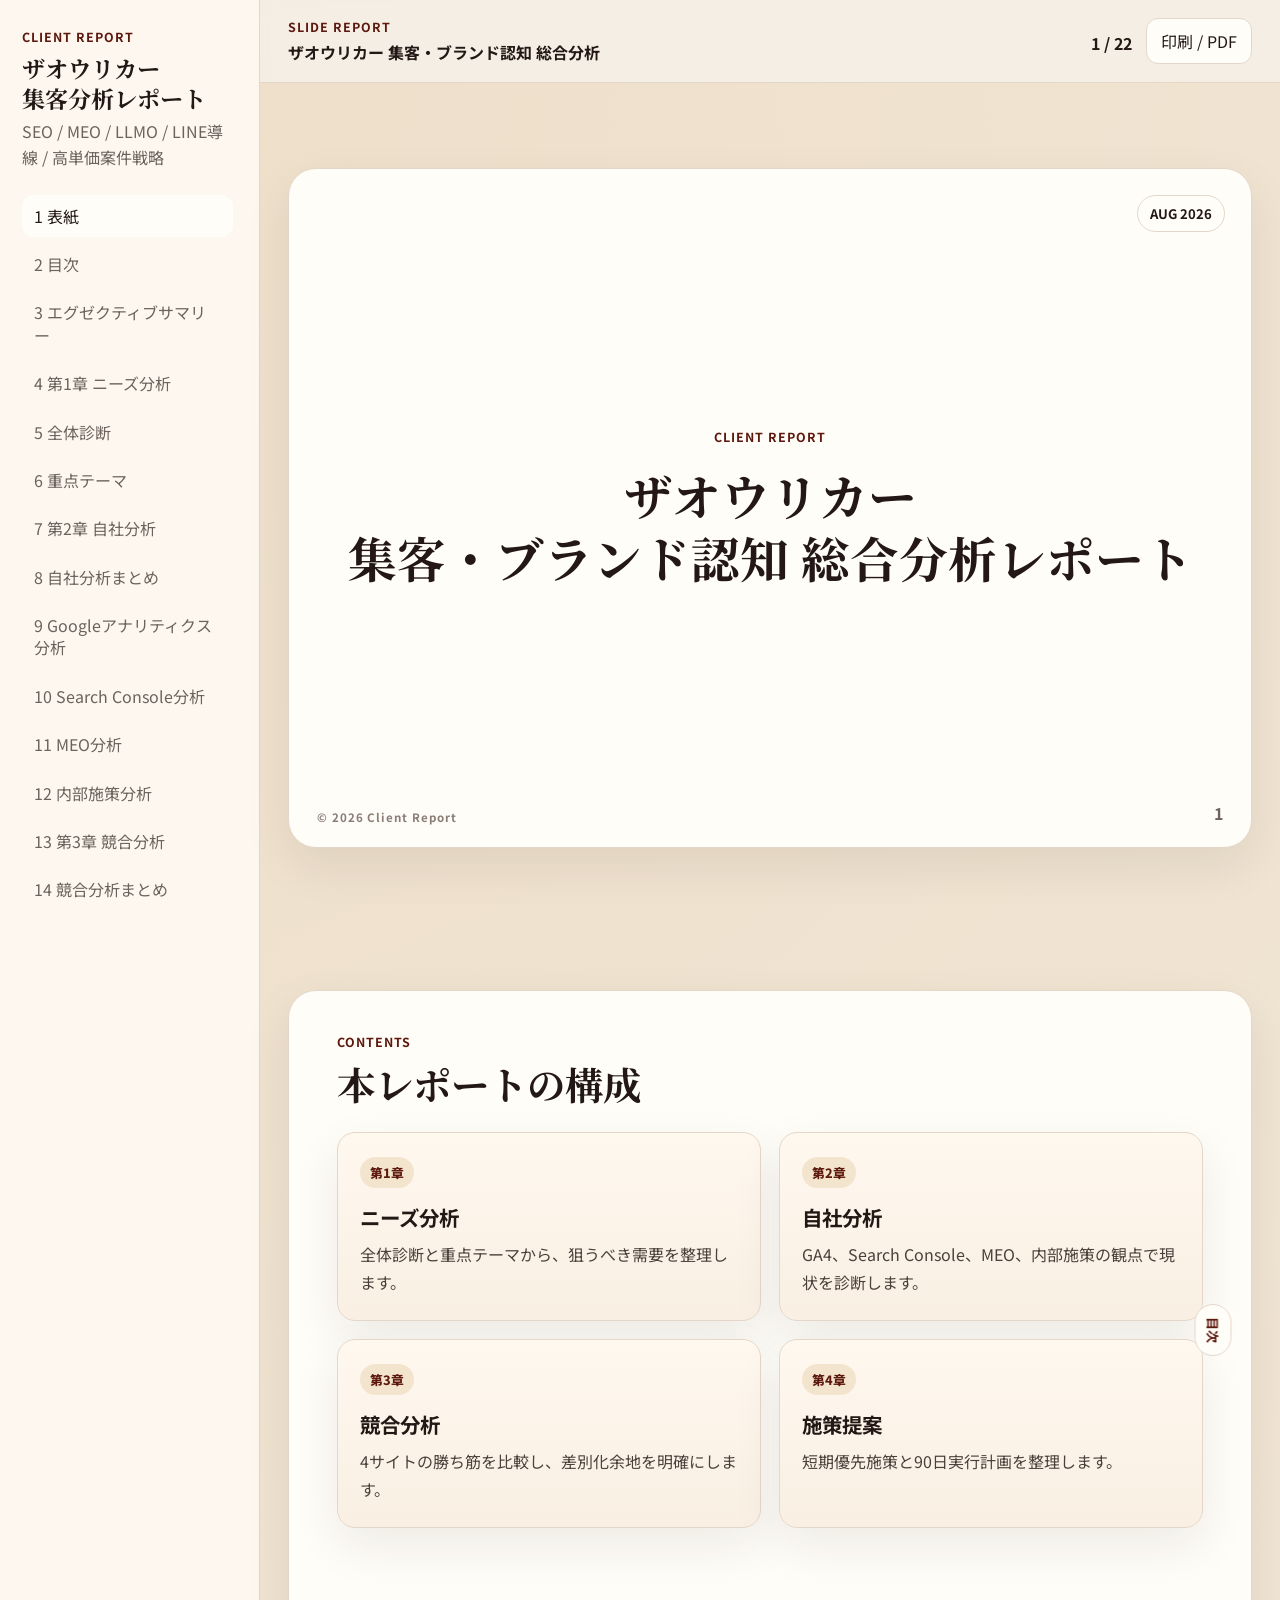
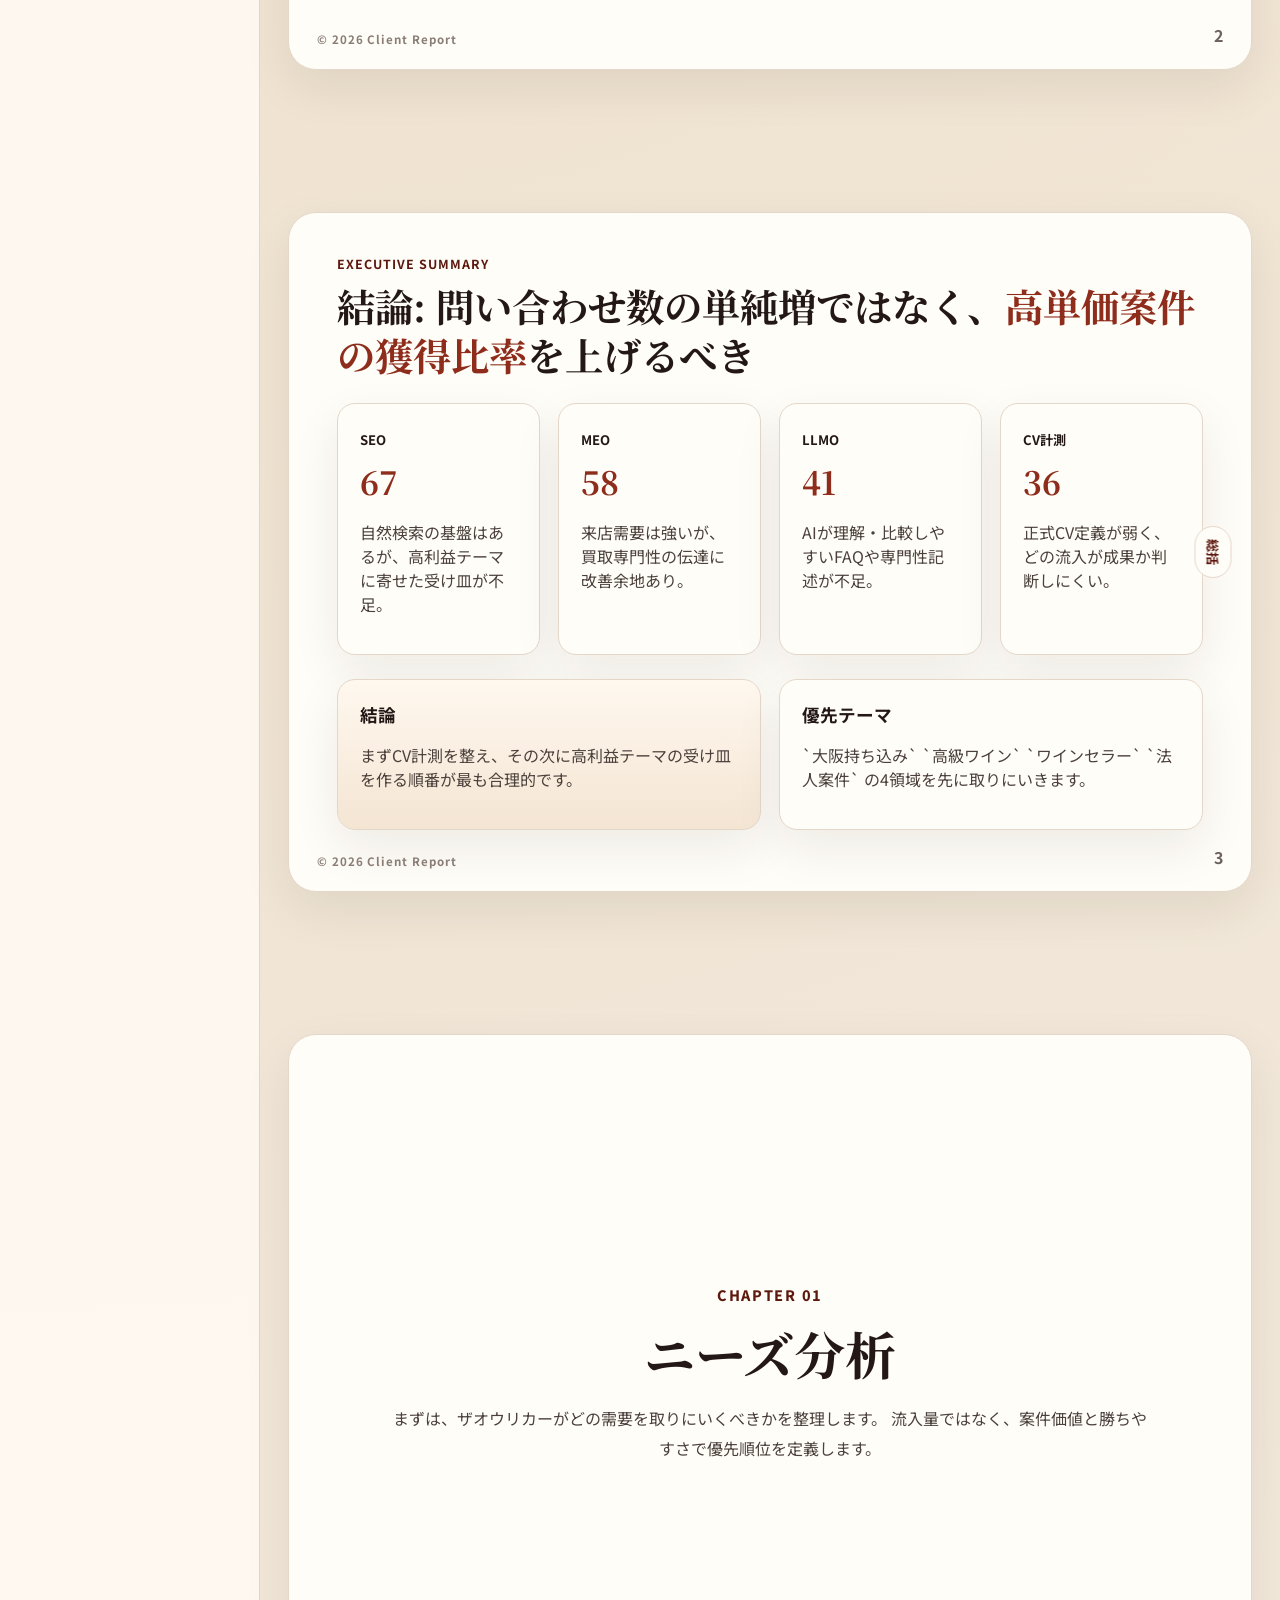
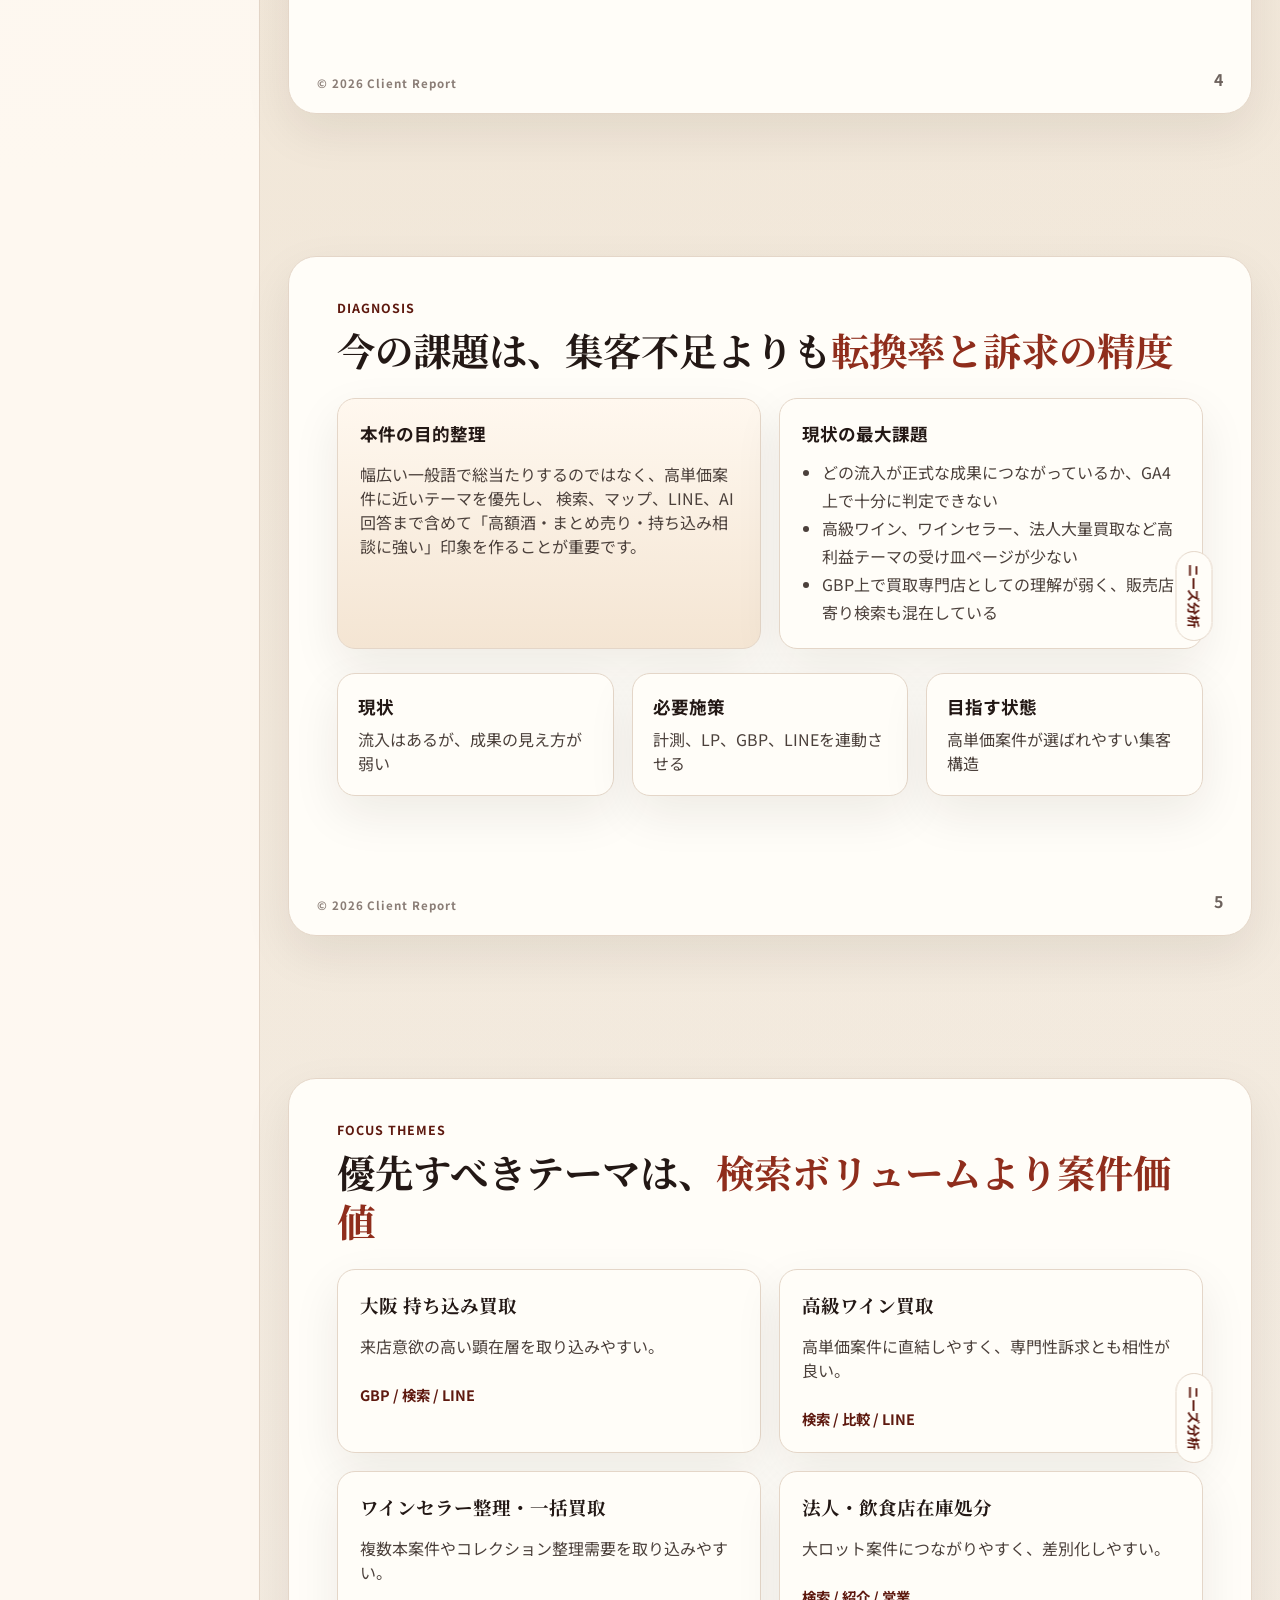
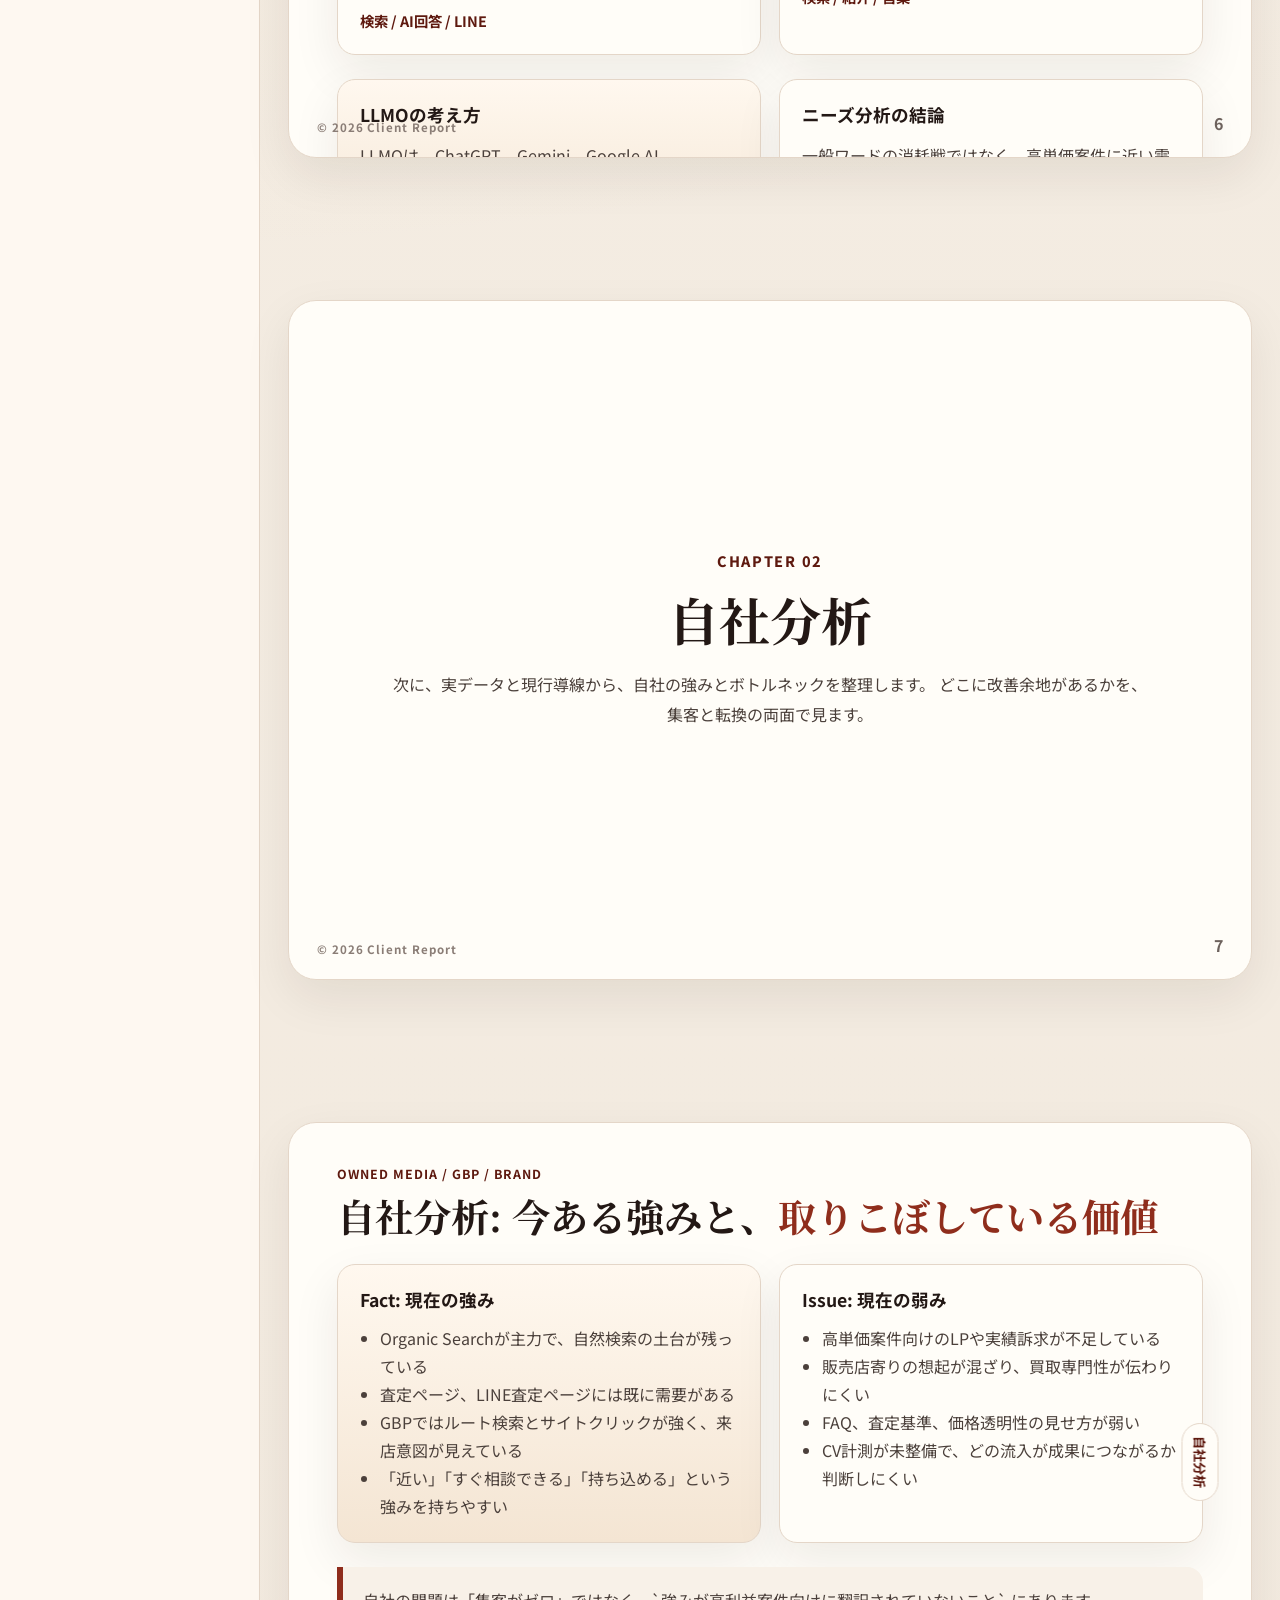
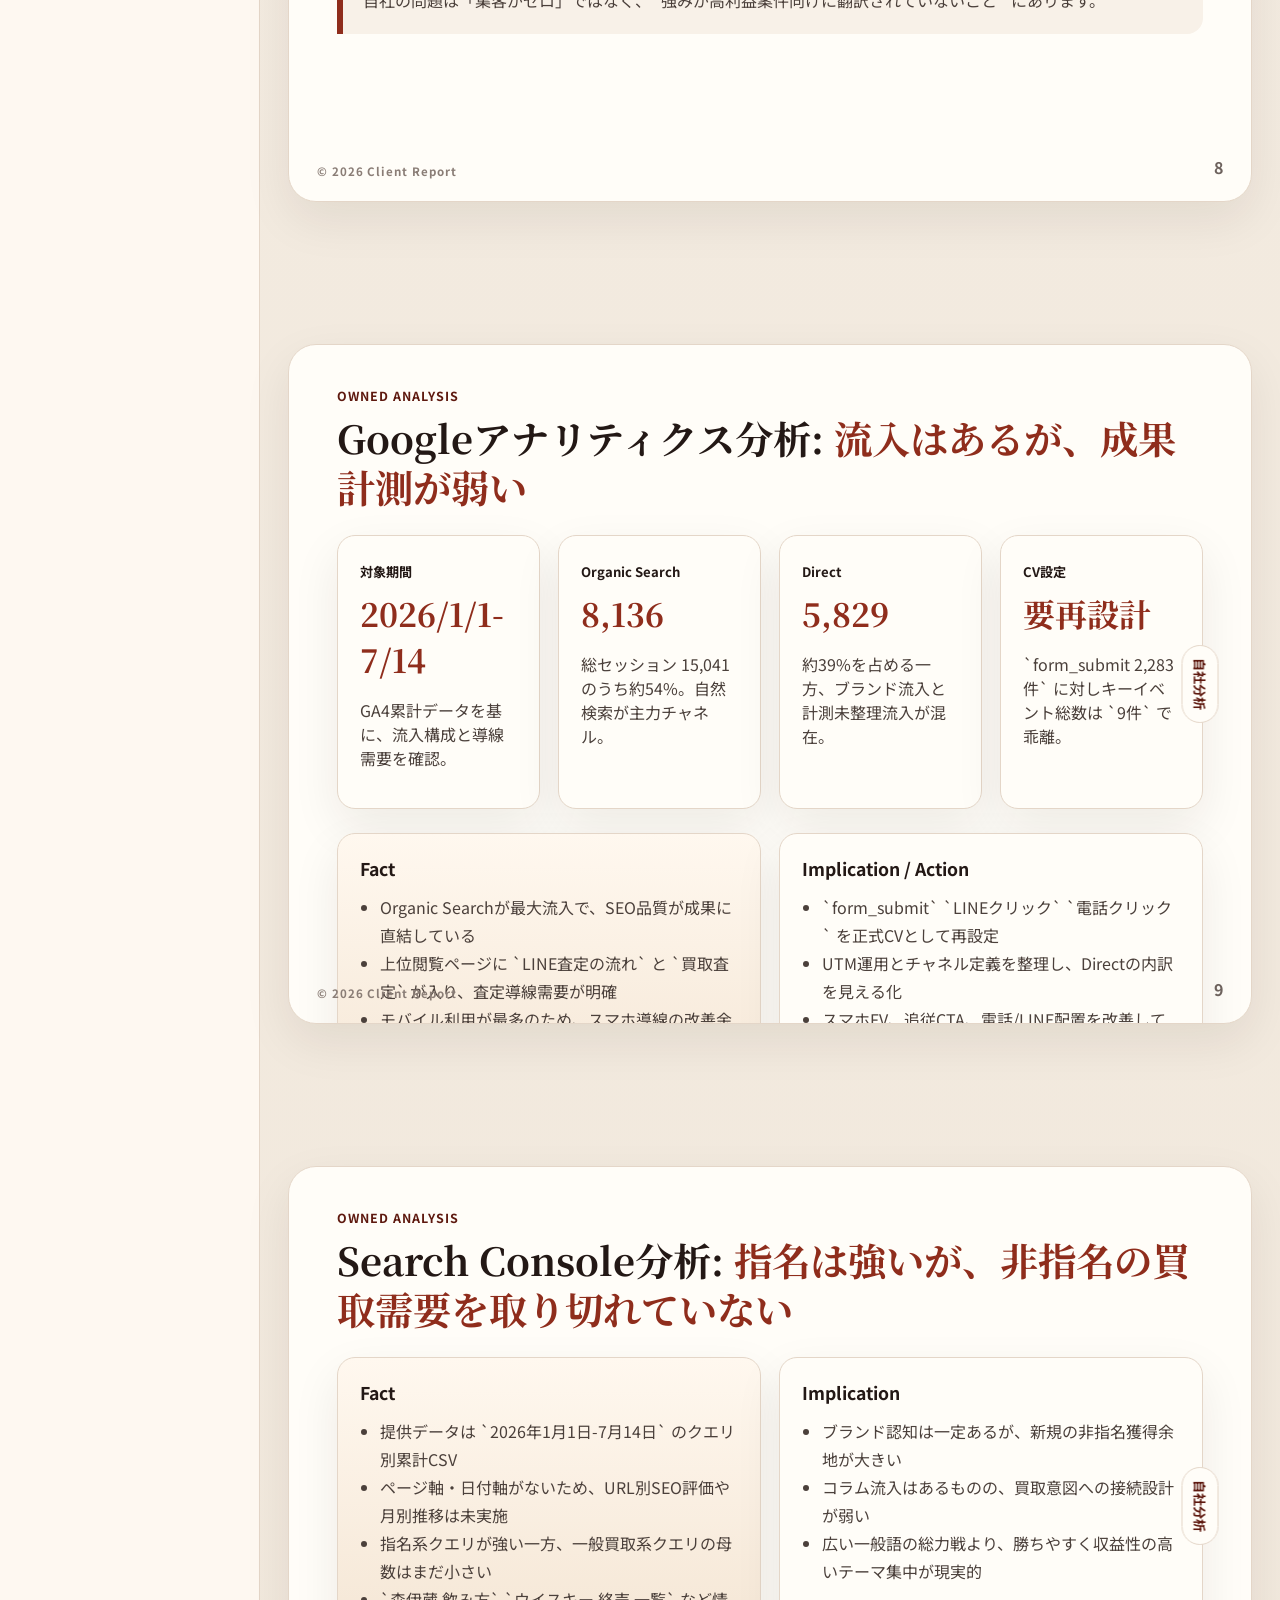
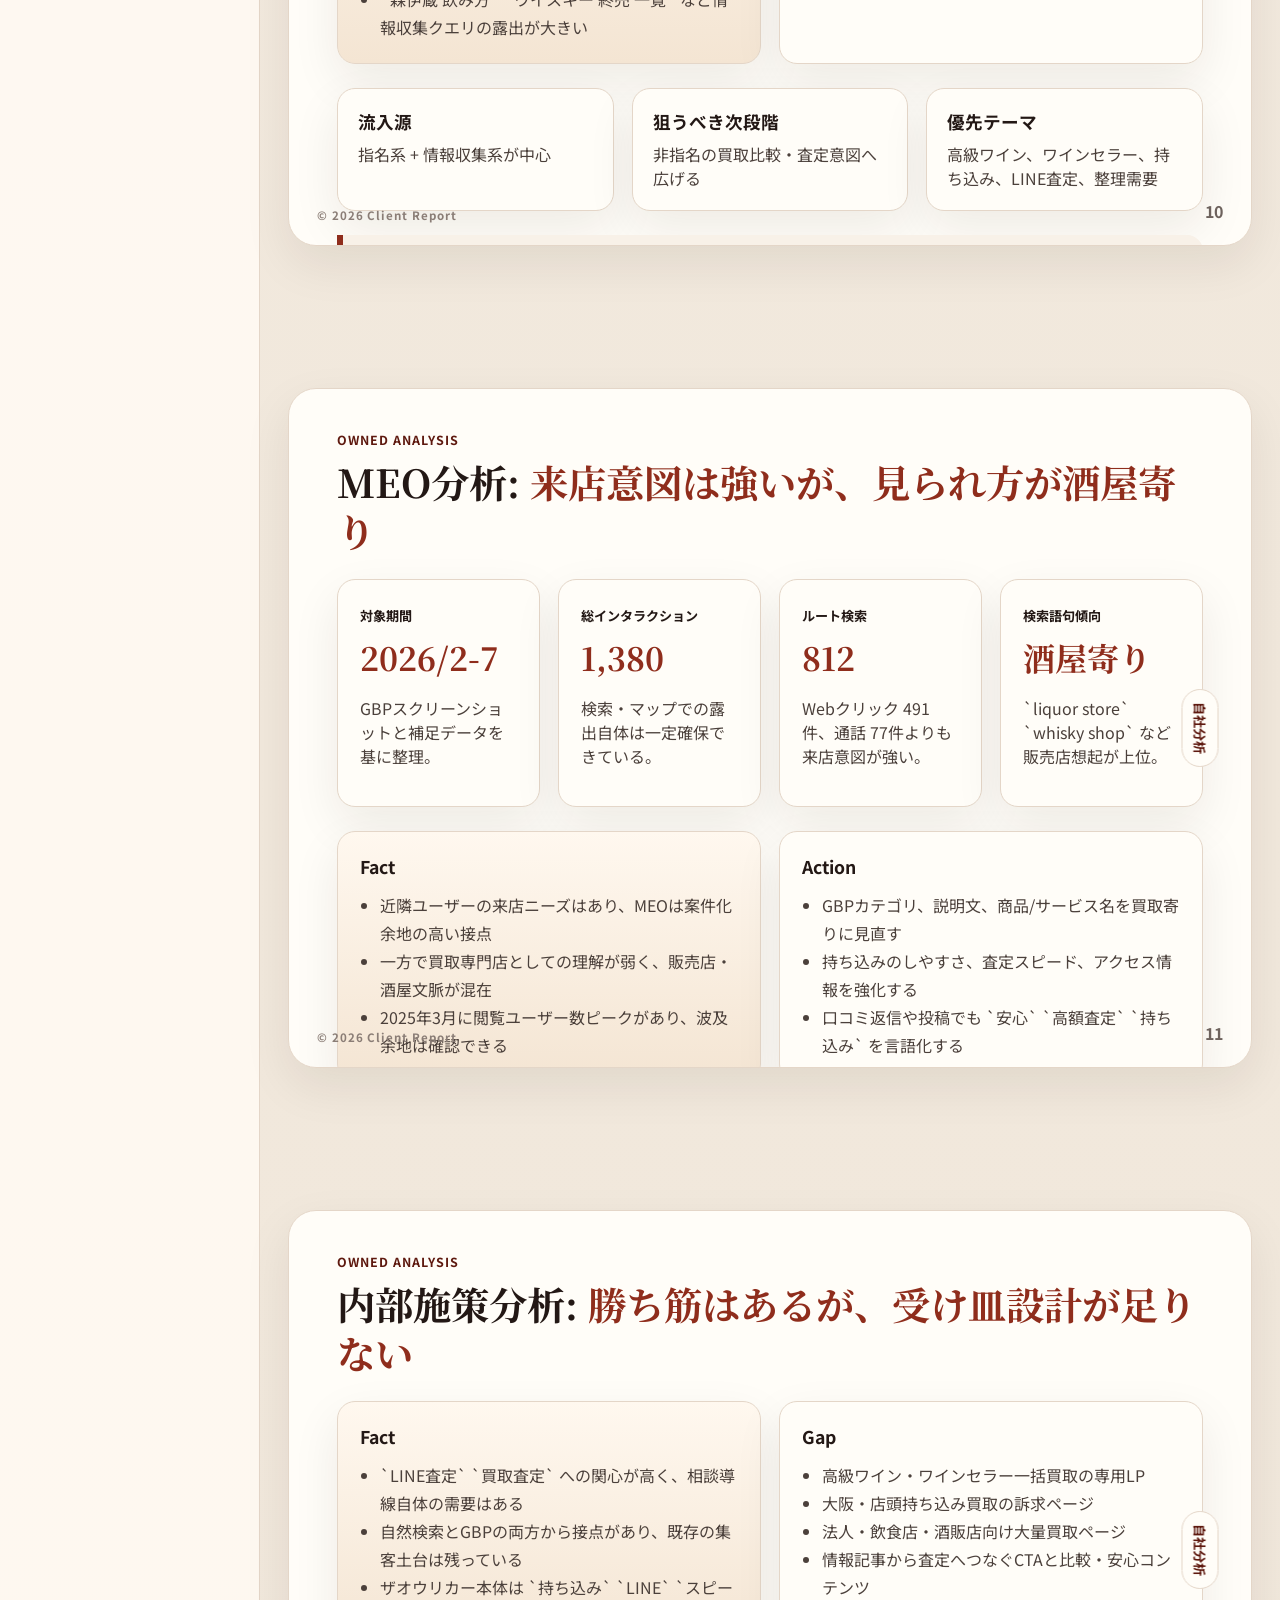
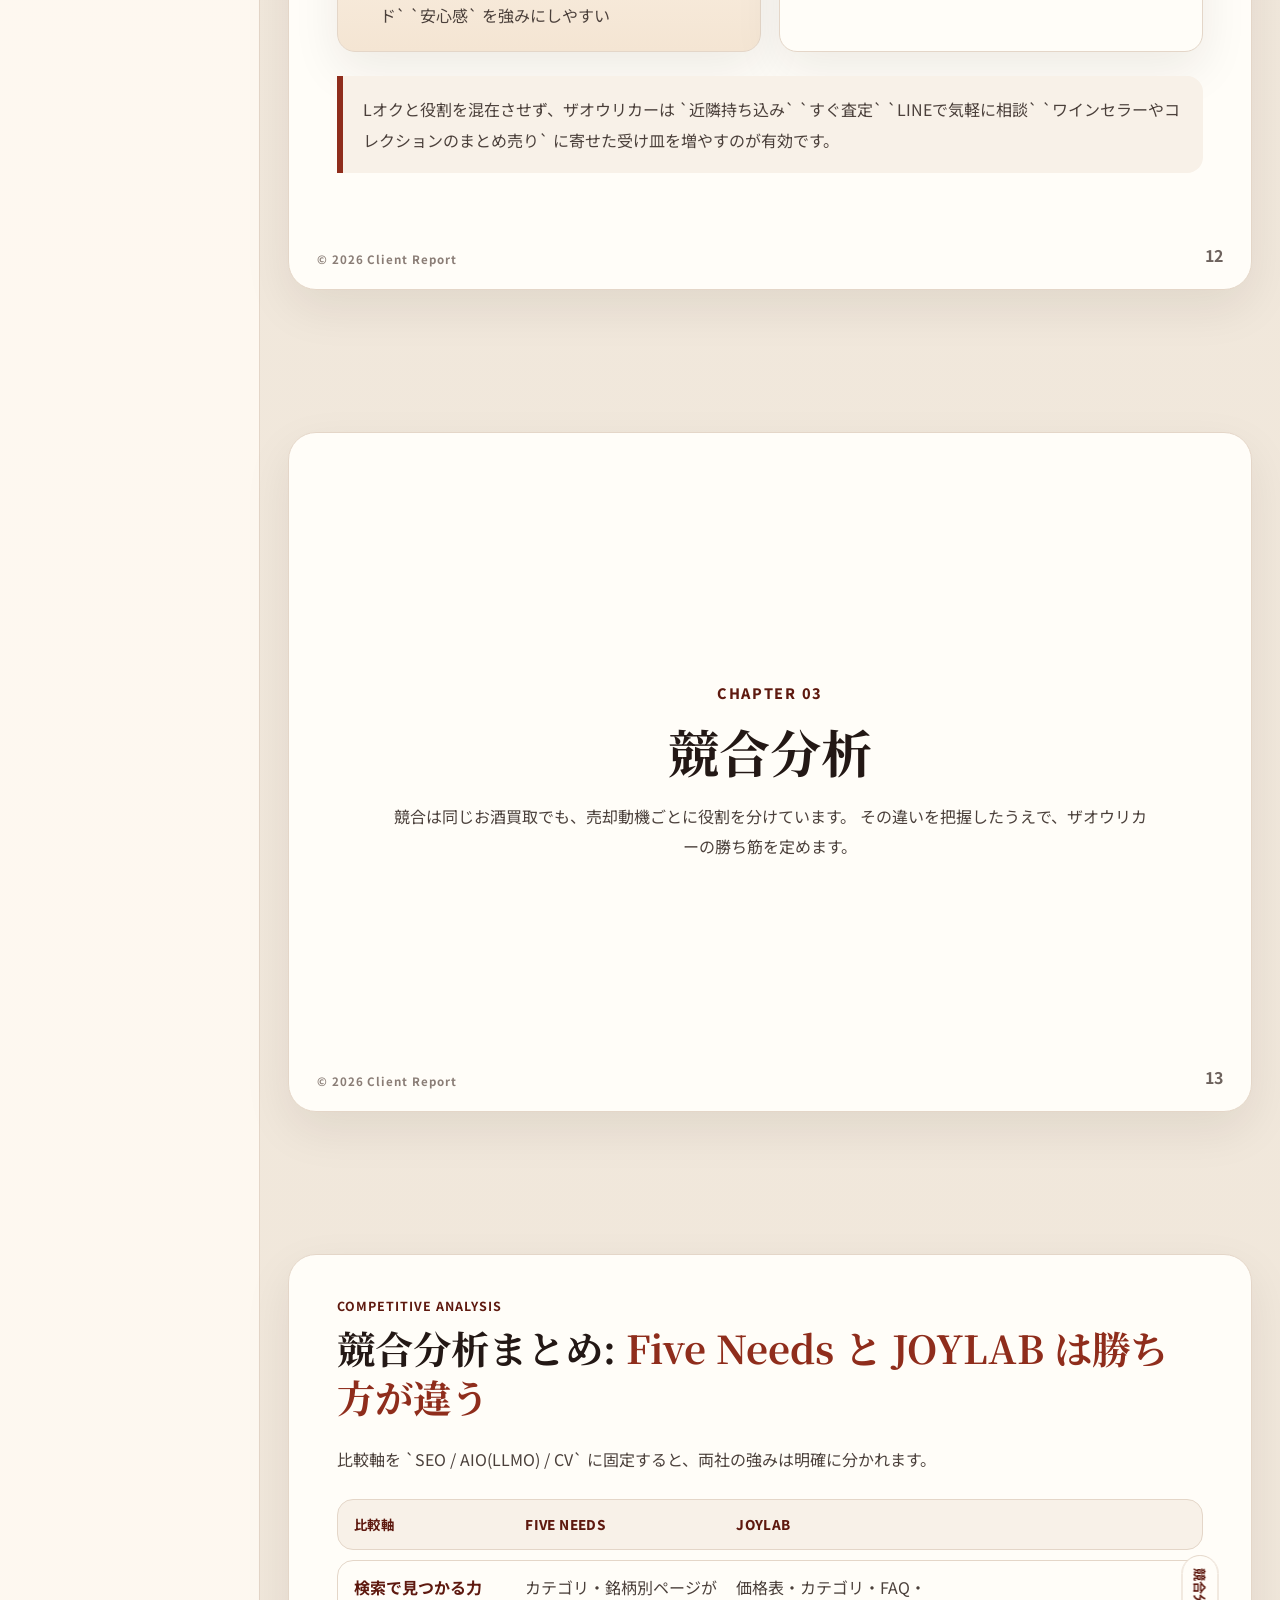
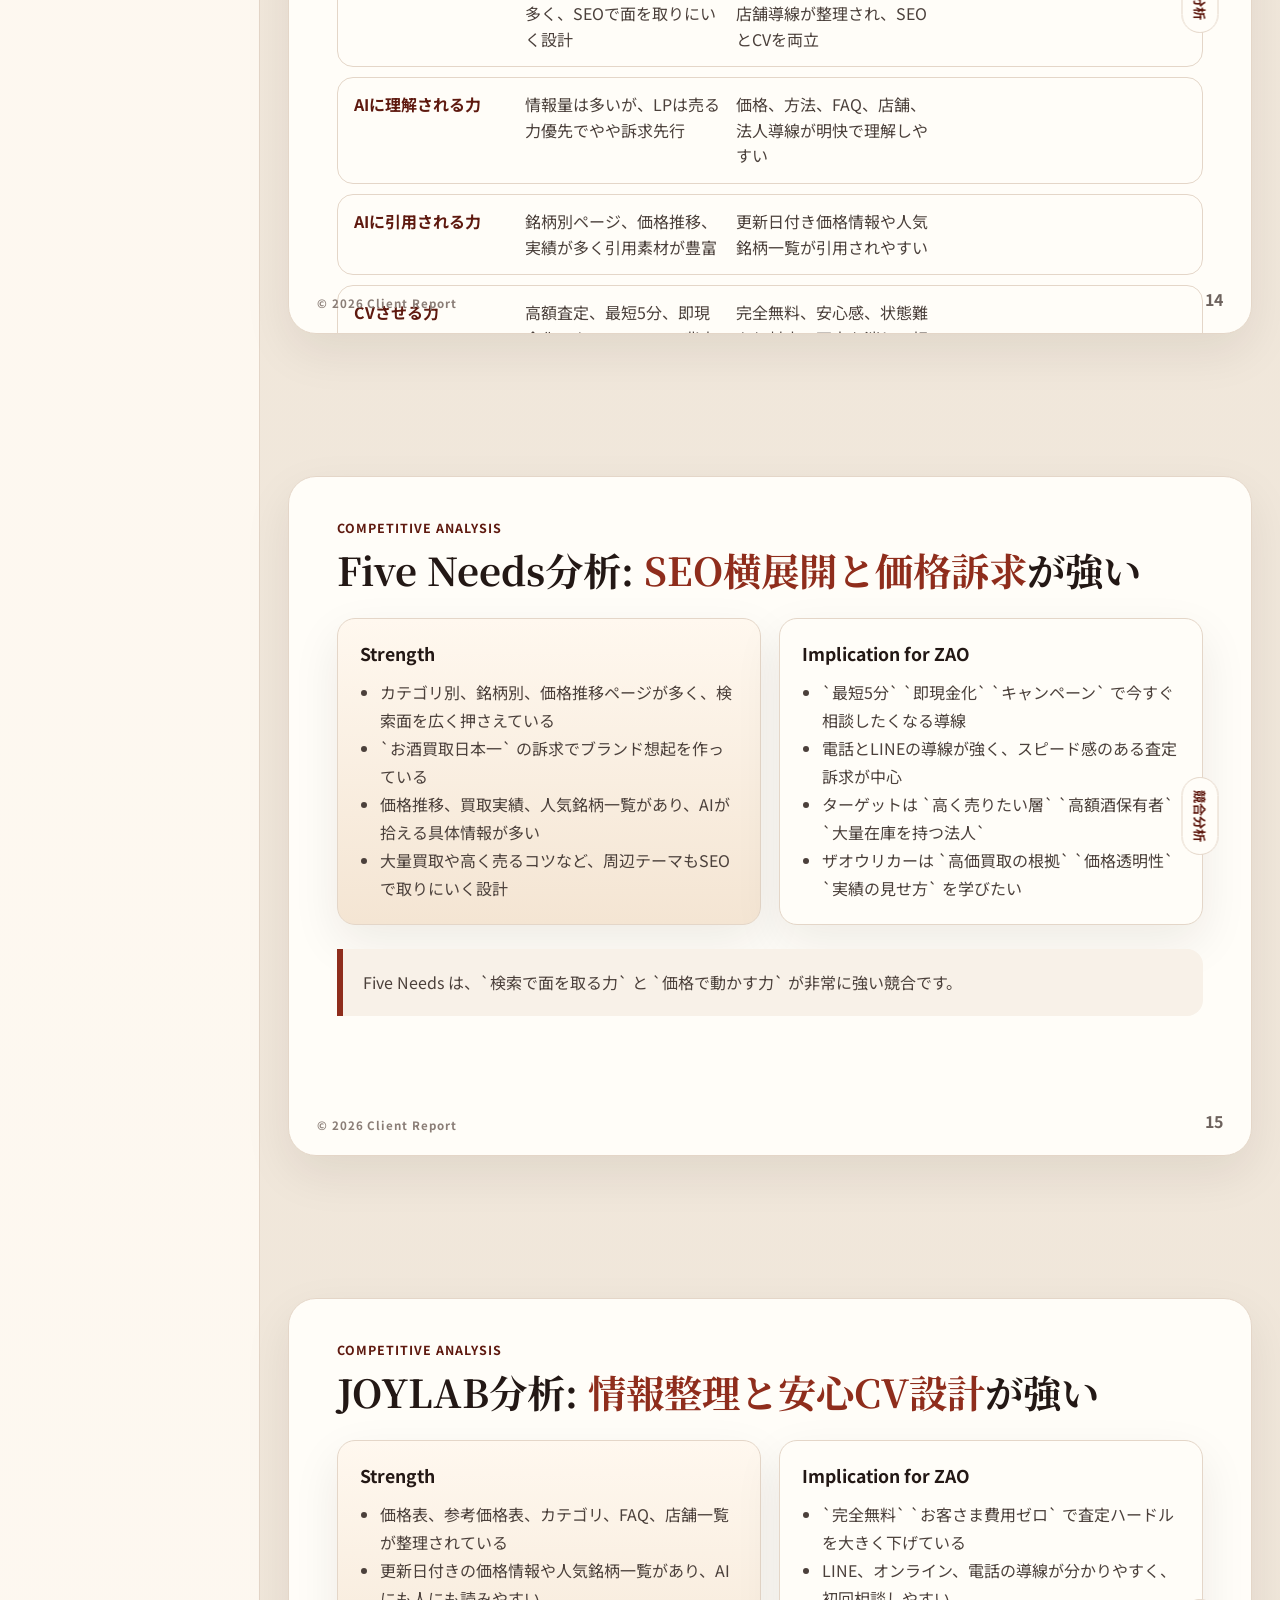
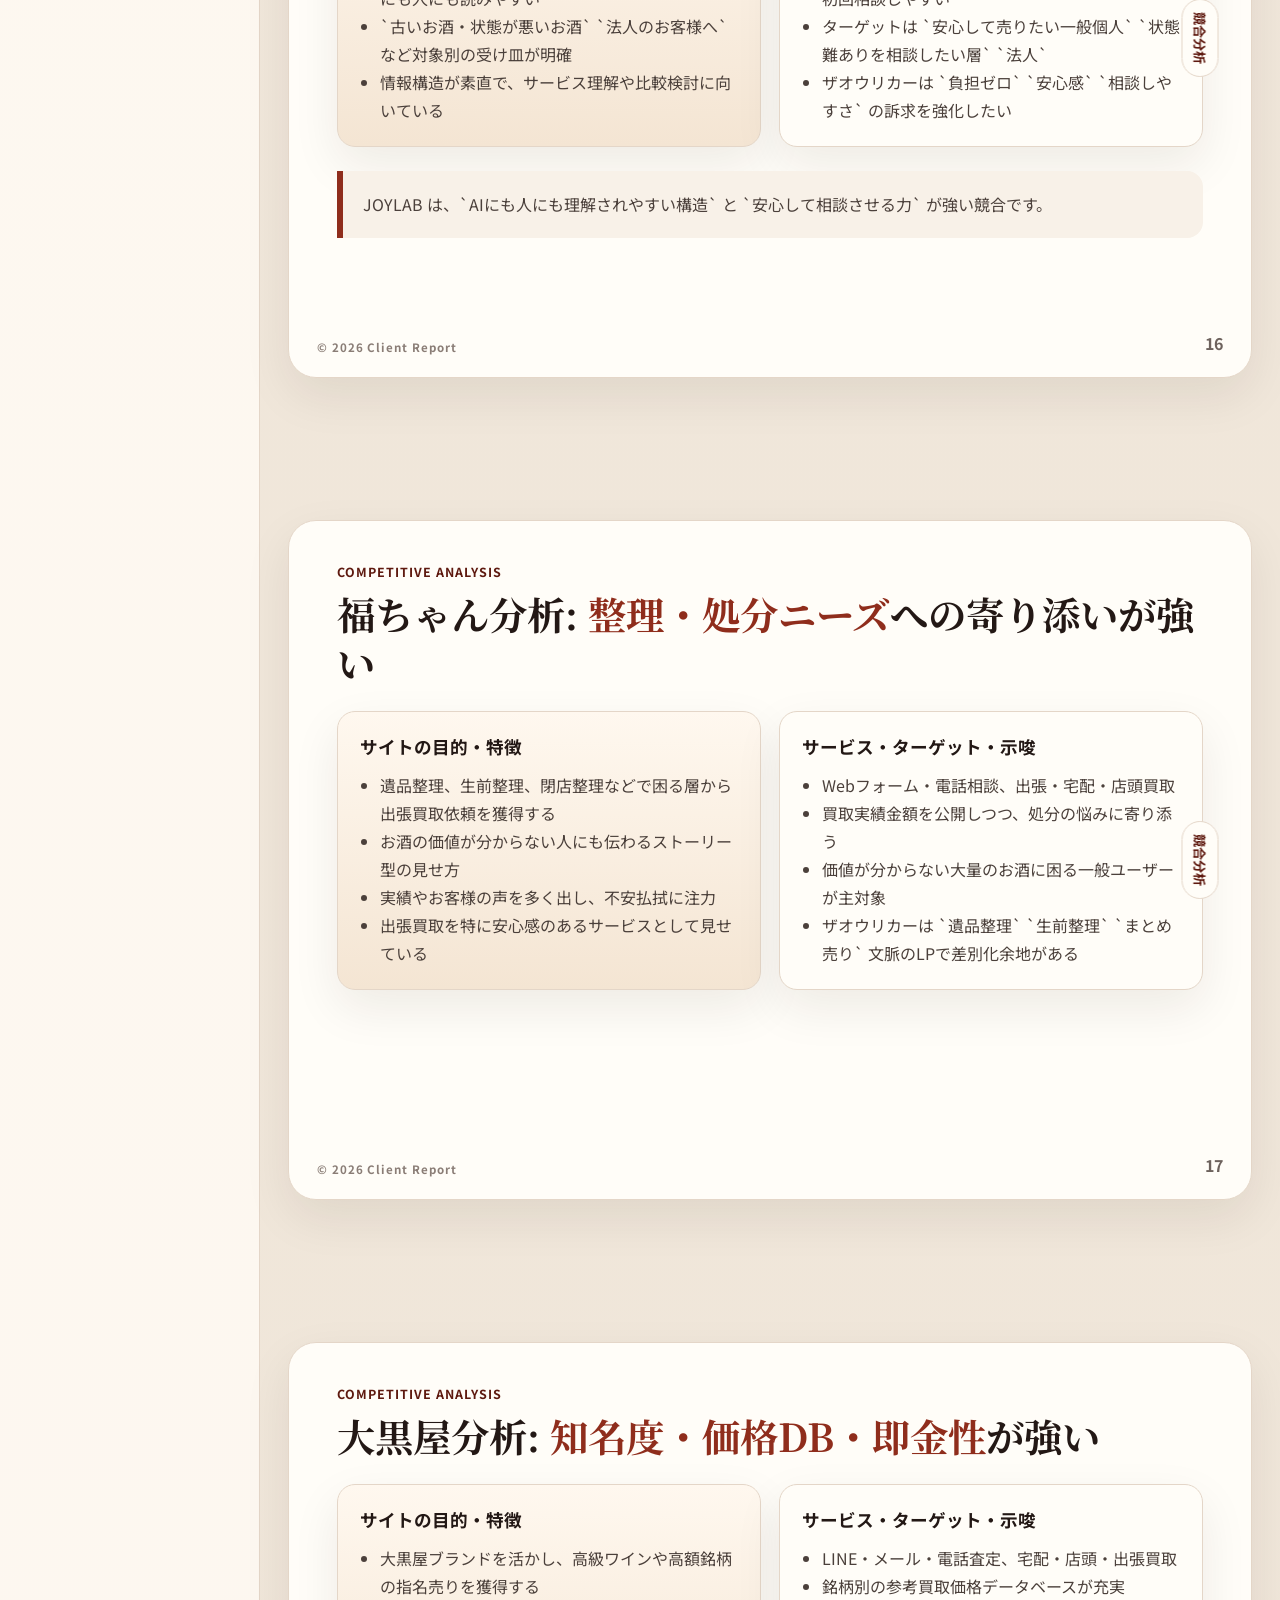
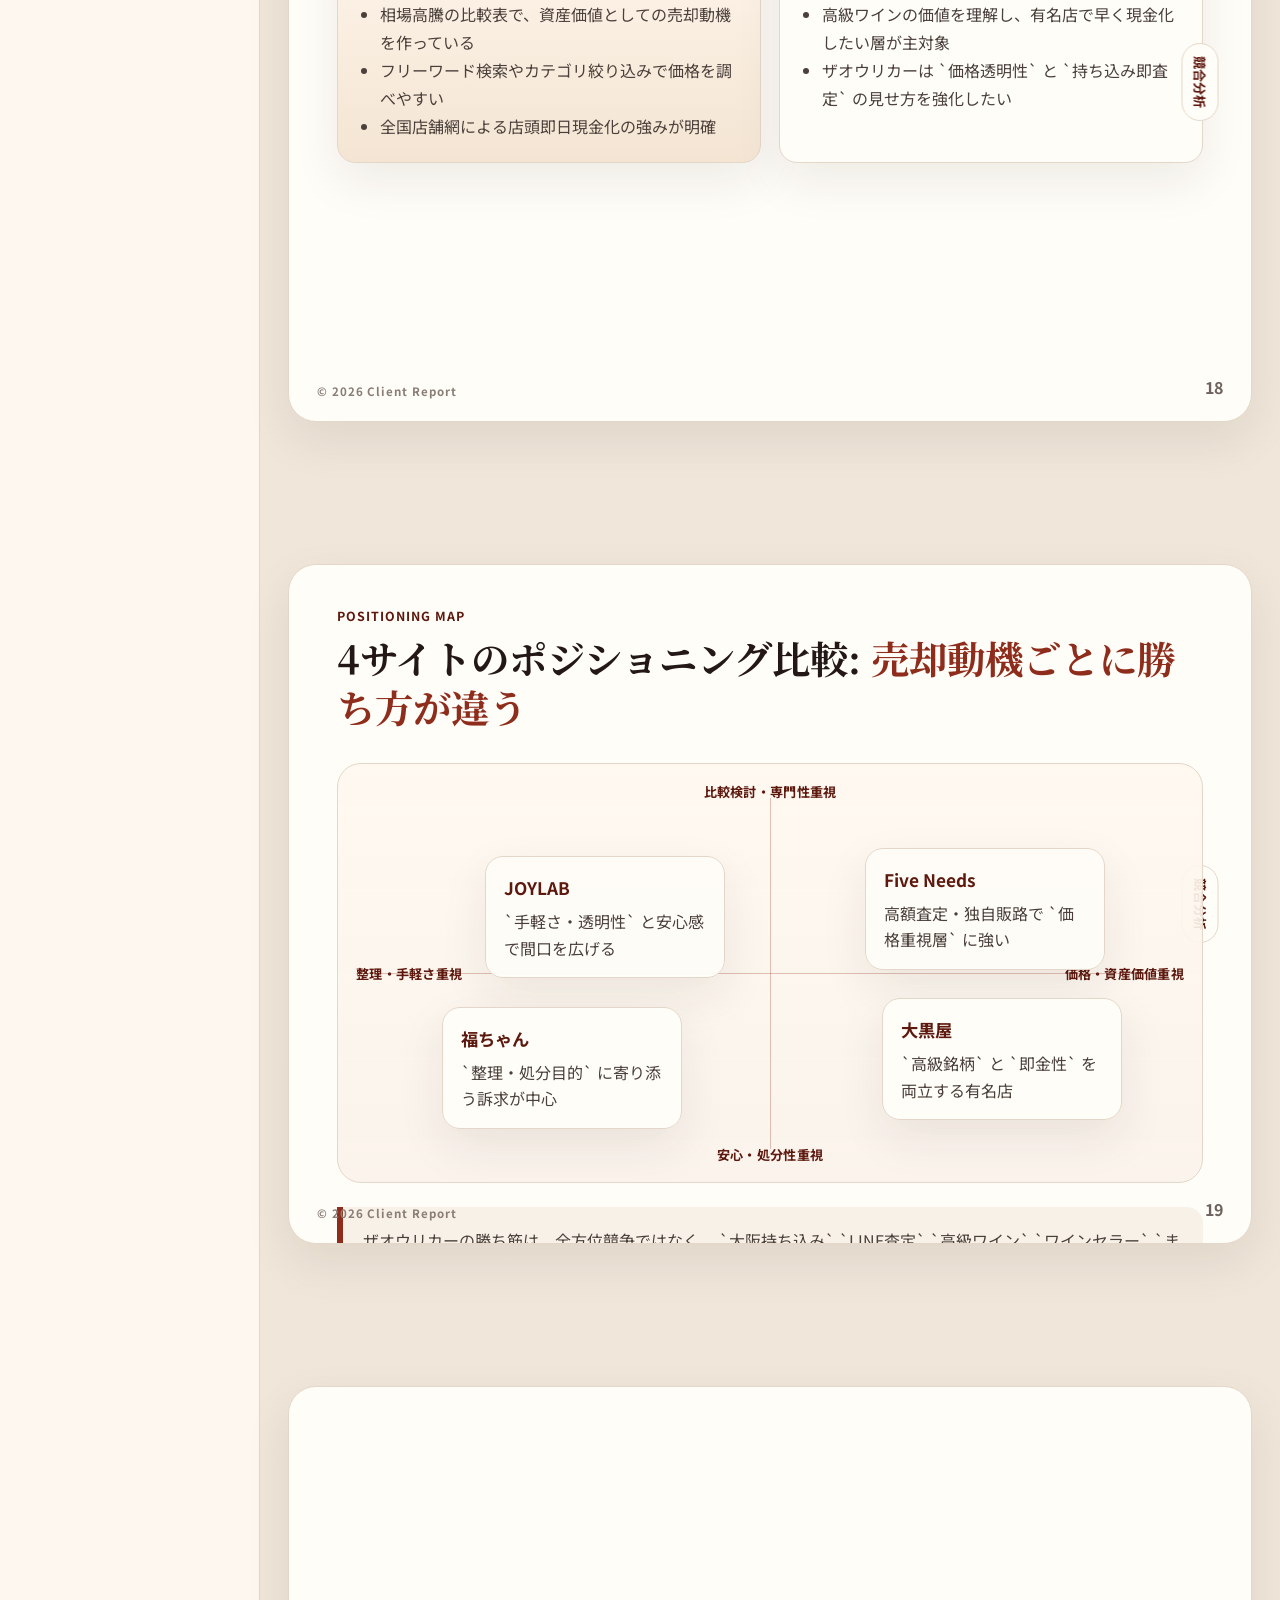
==== commit f85d0a8f: "Refine consulting report framing" ====
--- a/index.html
+++ b/index.html
@@ -117,7 +117,7 @@
               <div class="slide__main">
                 <div class="slide__header">
                   <p class="eyebrow">Executive Summary</p>
-                  <h2 class="title">問い合わせ数の単純増ではなく、<span class="accent">高単価案件の獲得比率</span>を上げる</h2>
+                  <h2 class="title">結論: 問い合わせ数の単純増ではなく、<span class="accent">高単価案件の獲得比率</span>を上げるべき</h2>
                 </div>
 
                 <div class="score-grid">
@@ -143,10 +143,16 @@
                   </article>
                 </div>
 
-                <p class="callout">
-                  最優先は「成果が見える状態」を作ること。そのうえで、
-                  大阪持ち込み、高級ワイン、ワインセラー、法人案件の勝ち筋を先に取りにいくべきです。
-                </p>
+                <div class="split-panel split-panel--short">
+                  <article class="split-panel__pane split-panel__pane--accent">
+                    <h3>結論</h3>
+                    <p>まずCV計測を整え、その次に高利益テーマの受け皿を作る順番が最も合理的です。</p>
+                  </article>
+                  <article class="split-panel__pane">
+                    <h3>優先テーマ</h3>
+                    <p>`大阪持ち込み` `高級ワイン` `ワインセラー` `法人案件` の4領域を先に取りにいきます。</p>
+                  </article>
+                </div>
               </div>
               <div class="slide__number">3</div>
             </div>
@@ -284,7 +290,7 @@
 
                 <div class="split-panel">
                   <article class="split-panel__pane split-panel__pane--accent">
-                    <h3>現在の強み</h3>
+                    <h3>Fact: 現在の強み</h3>
                     <ul class="mini-list">
                       <li>Organic Searchが主力で、自然検索の土台が残っている</li>
                       <li>査定ページ、LINE査定ページには既に需要がある</li>
@@ -293,7 +299,7 @@
                     </ul>
                   </article>
                   <article class="split-panel__pane">
-                    <h3>現在の弱み</h3>
+                    <h3>Issue: 現在の弱み</h3>
                     <ul class="mini-list">
                       <li>高単価案件向けのLPや実績訴求が不足している</li>
                       <li>販売店寄りの想起が混ざり、買取専門性が伝わりにくい</li>
@@ -302,6 +308,10 @@
                     </ul>
                   </article>
                 </div>
+
+                <p class="callout">
+                  自社の問題は「集客がゼロ」ではなく、`強みが高利益案件向けに翻訳されていないこと` にあります。
+                </p>
               </div>
               <div class="slide__number">8</div>
             </div>
@@ -341,7 +351,7 @@
 
                 <div class="split-panel">
                   <article class="split-panel__pane split-panel__pane--accent">
-                    <h3>主要な発見</h3>
+                    <h3>Fact</h3>
                     <ul class="mini-list">
                       <li>Organic Searchが最大流入で、SEO品質が成果に直結している</li>
                       <li>上位閲覧ページに `LINE査定の流れ` と `買取査定` が入り、査定導線需要が明確</li>
@@ -350,7 +360,7 @@
                     </ul>
                   </article>
                   <article class="split-panel__pane">
-                    <h3>示唆と優先対応</h3>
+                    <h3>Implication / Action</h3>
                     <ul class="mini-list">
                       <li>`form_submit` `LINEクリック` `電話クリック` を正式CVとして再設定</li>
                       <li>UTM運用とチャネル定義を整理し、Directの内訳を見える化</li>
@@ -375,7 +385,7 @@
 
                 <div class="split-panel">
                   <article class="split-panel__pane split-panel__pane--accent">
-                    <h3>確認できた状態</h3>
+                    <h3>Fact</h3>
                     <ul class="mini-list">
                       <li>提供データは `2026年1月1日-7月14日` のクエリ別累計CSV</li>
                       <li>ページ軸・日付軸がないため、URL別SEO評価や月別推移は未実施</li>
@@ -384,7 +394,7 @@
                     </ul>
                   </article>
                   <article class="split-panel__pane">
-                    <h3>解釈</h3>
+                    <h3>Implication</h3>
                     <ul class="mini-list">
                       <li>ブランド認知は一定あるが、新規の非指名獲得余地が大きい</li>
                       <li>コラム流入はあるものの、買取意図への接続設計が弱い</li>
@@ -452,7 +462,7 @@
 
                 <div class="split-panel">
                   <article class="split-panel__pane split-panel__pane--accent">
-                    <h3>現状の評価</h3>
+                    <h3>Fact</h3>
                     <ul class="mini-list">
                       <li>近隣ユーザーの来店ニーズはあり、MEOは案件化余地の高い接点</li>
                       <li>一方で買取専門店としての理解が弱く、販売店・酒屋文脈が混在</li>
@@ -460,7 +470,7 @@
                     </ul>
                   </article>
                   <article class="split-panel__pane">
-                    <h3>改善方針</h3>
+                    <h3>Action</h3>
                     <ul class="mini-list">
                       <li>GBPカテゴリ、説明文、商品/サービス名を買取寄りに見直す</li>
                       <li>持ち込みのしやすさ、査定スピード、アクセス情報を強化する</li>
@@ -484,7 +494,7 @@
 
                 <div class="split-panel">
                   <article class="split-panel__pane split-panel__pane--accent">
-                    <h3>サイト内で見えている強み</h3>
+                    <h3>Fact</h3>
                     <ul class="mini-list">
                       <li>`LINE査定` `買取査定` への関心が高く、相談導線自体の需要はある</li>
                       <li>自然検索とGBPの両方から接点があり、既存の集客土台は残っている</li>
@@ -492,7 +502,7 @@
                     </ul>
                   </article>
                   <article class="split-panel__pane">
-                    <h3>不足している受け皿</h3>
+                    <h3>Gap</h3>
                     <ul class="mini-list">
                       <li>高級ワイン・ワインセラー一括買取の専用LP</li>
                       <li>大阪・店頭持ち込み買取の訴求ページ</li>
@@ -532,39 +542,42 @@
               <div class="slide__main">
                 <div class="slide__header">
                   <p class="eyebrow">Competitive Analysis</p>
-                  <h2 class="title">競合分析まとめ: <span class="accent">4サイトは売却動機ごとに役割が違う</span></h2>
-                </div>
-
-                <div class="positioning-map positioning-map--summary">
-                  <div class="positioning-map__axis positioning-map__axis--horizontal"></div>
-                  <div class="positioning-map__axis positioning-map__axis--vertical"></div>
-                  <p class="positioning-map__label positioning-map__label--top">比較検討・専門性重視</p>
-                  <p class="positioning-map__label positioning-map__label--bottom">安心・処分性重視</p>
-                  <p class="positioning-map__label positioning-map__label--left">整理・手軽さ重視</p>
-                  <p class="positioning-map__label positioning-map__label--right">価格・資産価値重視</p>
-
-                  <article class="map-node map-node--five-needs map-node--summary">
-                    <h3>Five Needs</h3>
-                    <p>高額査定・価格訴求</p>
-                  </article>
-                  <article class="map-node map-node--joylab map-node--summary">
-                    <h3>JOYLAB</h3>
-                    <p>無料・安心・手軽さ</p>
-                  </article>
-                  <article class="map-node map-node--fukuchan map-node--summary">
-                    <h3>福ちゃん</h3>
-                    <p>整理・処分ニーズ</p>
-                  </article>
-                  <article class="map-node map-node--daikokuya map-node--summary">
-                    <h3>大黒屋</h3>
-                    <p>高級銘柄・即金性</p>
-                  </article>
+                  <h2 class="title">競合分析まとめ: <span class="accent">Five Needs と JOYLAB は勝ち方が違う</span></h2>
+                </div>
+
+                <p class="lead">比較軸を `SEO / AIO(LLMO) / CV` に固定すると、両社の強みは明確に分かれます。</p>
+
+                <div class="comparison-table">
+                  <div class="comparison-row comparison-row--head">
+                    <span>比較軸</span>
+                    <span>Five Needs</span>
+                    <span>JOYLAB</span>
+                  </div>
+                  <div class="comparison-row">
+                    <span>検索で見つかる力</span>
+                    <span>カテゴリ・銘柄別ページが多く、SEOで面を取りにいく設計</span>
+                    <span>価格表・カテゴリ・FAQ・店舗導線が整理され、SEOとCVを両立</span>
+                  </div>
+                  <div class="comparison-row">
+                    <span>AIに理解される力</span>
+                    <span>情報量は多いが、LPは売る力優先でやや訴求先行</span>
+                    <span>価格、方法、FAQ、店舗、法人導線が明快で理解しやすい</span>
+                  </div>
+                  <div class="comparison-row">
+                    <span>AIに引用される力</span>
+                    <span>銘柄別ページ、価格推移、実績が多く引用素材が豊富</span>
+                    <span>更新日付き価格情報や人気銘柄一覧が引用されやすい</span>
+                  </div>
+                  <div class="comparison-row">
+                    <span>CVさせる力</span>
+                    <span>高額査定、最短5分、即現金化、キャンペーンで背中を押す</span>
+                    <span>完全無料、安心感、状態難あり対応で不安を消して相談させる</span>
+                  </div>
                 </div>
 
                 <p class="callout">
-                  4社は同じ「お酒買取」でも、`高く売りたい` `手軽に売りたい` `整理したい` `すぐ現金化したい`
-                  という売却動機ごとに棲み分けています。ザオウリカーはこの中で、
-                  `大阪持ち込み` `高級ワイン` `ワインセラー整理` を軸に独自ポジションを作るのが有効です。
+                  Five Needs は `SEO横展開と価格訴求`、JOYLAB は `情報整理と安心CV設計` が強みです。
+                  ザオウリカーは、Five Needs の集客設計と JOYLAB のCV設計を掛け合わせるのが有効です。
                 </p>
               </div>
               <div class="slide__number">14</div>
@@ -577,28 +590,29 @@
               <div class="slide__main">
                 <div class="slide__header">
                   <p class="eyebrow">Competitive Analysis</p>
-                  <h2 class="title">Five Needs分析: <span class="accent">高額査定と実績訴求</span>で価格重視層を取る</h2>
-                </div>
-                <div class="split-panel">
-                  <article class="split-panel__pane split-panel__pane--accent">
-                    <h3>サイトの目的・特徴</h3>
-                    <ul class="mini-list">
-                      <li>「他店より高く売れる」ことを強く打ち出し、買取依頼を最大化する</li>
-                      <li>`お酒買取日本一` や有名人起用で信頼感とブランド力を演出</li>
-                      <li>独自販路とコスト削減による高価買取の根拠を丁寧に説明</li>
-                      <li>キャンペーンで「今すぐ売る理由」を作っている</li>
-                    </ul>
-                  </article>
-                  <article class="split-panel__pane">
-                    <h3>サービス・ターゲット・示唆</h3>
-                    <ul class="mini-list">
-                      <li>電話・LINE・オンライン査定、店頭・出張・宅配買取</li>
-                      <li>高騰グラフやリアルタイム実績公開が強い</li>
-                      <li>高く売りたい個人コレクター、大量在庫を現金化したい法人が主対象</li>
-                      <li>ザオウリカーは `高価買取の根拠` と `実績の見せ方` を参考にしたい</li>
-                    </ul>
-                  </article>
-                </div>
+                  <h2 class="title">Five Needs分析: <span class="accent">SEO横展開と価格訴求</span>が強い</h2>
+                </div>
+                <div class="split-panel">
+                  <article class="split-panel__pane split-panel__pane--accent">
+                    <h3>Strength</h3>
+                    <ul class="mini-list">
+                      <li>カテゴリ別、銘柄別、価格推移ページが多く、検索面を広く押さえている</li>
+                      <li>`お酒買取日本一` の訴求でブランド想起を作っている</li>
+                      <li>価格推移、買取実績、人気銘柄一覧があり、AIが拾える具体情報が多い</li>
+                      <li>大量買取や高く売るコツなど、周辺テーマもSEOで取りにいく設計</li>
+                    </ul>
+                  </article>
+                  <article class="split-panel__pane">
+                    <h3>Implication for ZAO</h3>
+                    <ul class="mini-list">
+                      <li>`最短5分` `即現金化` `キャンペーン` で今すぐ相談したくなる導線</li>
+                      <li>電話とLINEの導線が強く、スピード感のある査定訴求が中心</li>
+                      <li>ターゲットは `高く売りたい層` `高額酒保有者` `大量在庫を持つ法人`</li>
+                      <li>ザオウリカーは `高価買取の根拠` `価格透明性` `実績の見せ方` を学びたい</li>
+                    </ul>
+                  </article>
+                </div>
+                <p class="callout">Five Needs は、`検索で面を取る力` と `価格で動かす力` が非常に強い競合です。</p>
               </div>
               <div class="slide__number">15</div>
             </div>
@@ -610,28 +624,29 @@
               <div class="slide__main">
                 <div class="slide__header">
                   <p class="eyebrow">Competitive Analysis</p>
-                  <h2 class="title">JOYLAB分析: <span class="accent">完全無料と安心感</span>で間口を広げる</h2>
-                </div>
-                <div class="split-panel">
-                  <article class="split-panel__pane split-panel__pane--accent">
-                    <h3>サイトの目的・特徴</h3>
-                    <ul class="mini-list">
-                      <li>売却の心理的ハードルを下げ、幅広い依頼を獲得する</li>
-                      <li>査定料、返送料、振込手数料まで `完全無料` を強く訴求</li>
-                      <li>老舗の安心感と、古い酒・状態難ありにも対応可能であることを明記</li>
-                      <li>価格ランキングや強化銘柄の見せ方が分かりやすい</li>
-                    </ul>
-                  </article>
-                  <article class="split-panel__pane">
-                    <h3>サービス・ターゲット・示唆</h3>
-                    <ul class="mini-list">
-                      <li>LINE・オンライン・電話査定、店頭・出張・宅配買取</li>
-                      <li>自社オークションや販売ルートも保有</li>
-                      <li>手軽に安心して売りたい一般個人と法人が主対象</li>
-                      <li>ザオウリカーは `負担ゼロ` `相談しやすさ` `透明性` の訴求を強化したい</li>
-                    </ul>
-                  </article>
-                </div>
+                  <h2 class="title">JOYLAB分析: <span class="accent">情報整理と安心CV設計</span>が強い</h2>
+                </div>
+                <div class="split-panel">
+                  <article class="split-panel__pane split-panel__pane--accent">
+                    <h3>Strength</h3>
+                    <ul class="mini-list">
+                      <li>価格表、参考価格表、カテゴリ、FAQ、店舗一覧が整理されている</li>
+                      <li>更新日付きの価格情報や人気銘柄一覧があり、AIにも人にも読みやすい</li>
+                      <li>`古いお酒・状態が悪いお酒` `法人のお客様へ` など対象別の受け皿が明確</li>
+                      <li>情報構造が素直で、サービス理解や比較検討に向いている</li>
+                    </ul>
+                  </article>
+                  <article class="split-panel__pane">
+                    <h3>Implication for ZAO</h3>
+                    <ul class="mini-list">
+                      <li>`完全無料` `お客さま費用ゼロ` で査定ハードルを大きく下げている</li>
+                      <li>LINE、オンライン、電話の導線が分かりやすく、初回相談しやすい</li>
+                      <li>ターゲットは `安心して売りたい一般個人` `状態難ありを相談したい層` `法人`</li>
+                      <li>ザオウリカーは `負担ゼロ` `安心感` `相談しやすさ` の訴求を強化したい</li>
+                    </ul>
+                  </article>
+                </div>
+                <p class="callout">JOYLAB は、`AIにも人にも理解されやすい構造` と `安心して相談させる力` が強い競合です。</p>
               </div>
               <div class="slide__number">16</div>
             </div>
@@ -766,7 +781,7 @@
               <div class="slide__main">
                 <div class="slide__header">
                   <p class="eyebrow">Priority Actions</p>
-                  <h2 class="title">短期で着手すべきは、<span class="accent">この4施策</span></h2>
+                  <h2 class="title">提案: 短期で着手すべきは、<span class="accent">この4施策</span></h2>
                 </div>
                 <div class="action-grid">
                   <article class="action-card">
@@ -801,7 +816,7 @@
               <div class="slide__main">
                 <div class="slide__header">
                   <p class="eyebrow">Roadmap</p>
-                  <h2 class="title">90日で、<span class="accent">見える化 → 受け皿整備 → 比較勝ち</span>へ進める</h2>
+                  <h2 class="title">実行計画: 90日で、<span class="accent">見える化 → 受け皿整備 → 比較勝ち</span>へ進める</h2>
                 </div>
 
                 <div class="roadmap-grid">
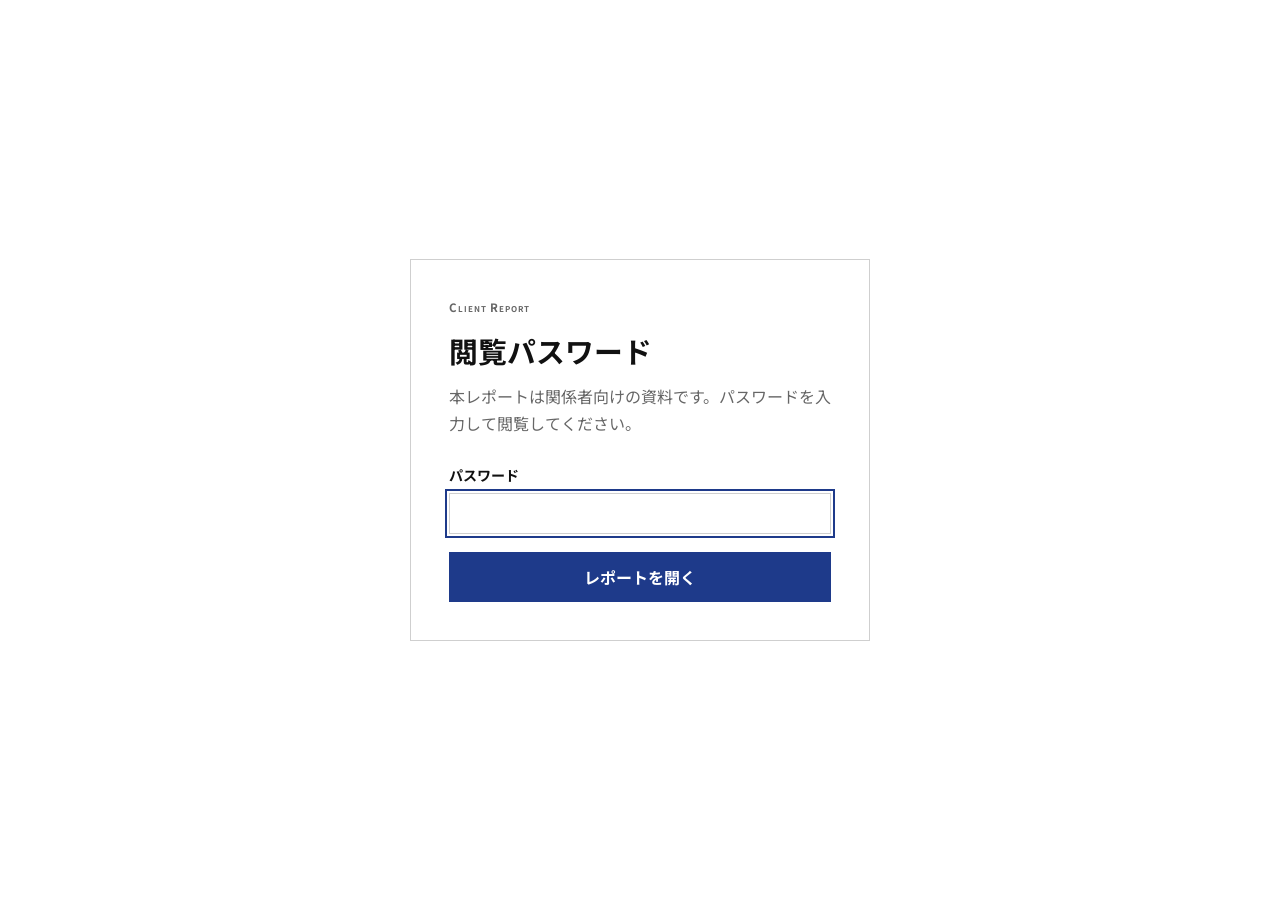
==== commit c5d0fb61: "Update client report and add access gate" ====
--- a/index.html
+++ b/index.html
@@ -3,50 +3,74 @@
   <head>
     <meta charset="UTF-8" />
     <meta name="viewport" content="width=device-width, initial-scale=1.0" />
-    <title>ザオウリカー 集客・ブランド認知 総合分析レポート</title>
+    <title>ザオウリカー SEO・AIO分析 / 競合分析レポート</title>
     <meta
       name="description"
-      content="ザオウリカーのSEO・MEO・LLMO・LINE導線・高単価案件獲得戦略を、スライド形式で整理したクライアント向けレポート。"
+      content="ザオウリカーのSEO内部施策と競合分析を、AIO視点まで含めて整理したクライアント向けスライドレポート。"
     />
     <link rel="preconnect" href="https://fonts.googleapis.com" />
     <link rel="preconnect" href="https://fonts.gstatic.com" crossorigin />
     <link
-      href="https://fonts.googleapis.com/css2?family=Noto+Sans+JP:wght@400;500;700;800&family=Noto+Serif+JP:wght@500;700&display=swap"
+      href="https://fonts.googleapis.com/css2?family=Noto+Sans+JP:wght@400;500;700;800&display=swap"
       rel="stylesheet"
     />
     <link rel="stylesheet" href="./client-report.css" />
   </head>
-  <body>
+  <body class="is-locked">
+    <section class="access-gate" id="access-gate" aria-labelledby="access-gate-title">
+      <form class="access-gate__panel" id="access-gate-form">
+        <p class="eyebrow">Client Report</p>
+        <h1 id="access-gate-title">閲覧パスワード</h1>
+        <p>本レポートは関係者向けの資料です。パスワードを入力して閲覧してください。</p>
+        <label for="access-password">パスワード</label>
+        <input id="access-password" name="password" type="password" autocomplete="current-password" required autofocus />
+        <p class="access-gate__error" id="access-gate-error" role="alert" hidden>パスワードが正しくありません。</p>
+        <button type="submit">レポートを開く</button>
+      </form>
+    </section>
     <div class="app-shell">
       <aside class="rail" aria-label="スライド一覧">
         <div class="rail__inner">
-          <p class="rail__eyebrow">Client Report</p>
-          <h1 class="rail__title">ザオウリカー<br />集客分析レポート</h1>
-          <p class="rail__subtitle">SEO / MEO / LLMO / LINE導線 / 高単価案件戦略</p>
+          <p class="rail__eyebrow">SEO / AIO / Competitive Analysis</p>
+          <h1 class="rail__title">ザオウリカー<br />SEO・AIO / 競合分析</h1>
+          <p class="rail__subtitle">検索流入を「専門性」と「買取実績」の資産に変える再構築提案</p>
 
           <nav class="toc">
             <a class="toc__link" href="#slide-1">1 表紙</a>
-            <a class="toc__link" href="#slide-2">2 目次</a>
-            <a class="toc__link" href="#slide-3">3 エグゼクティブサマリー</a>
-            <a class="toc__link" href="#slide-4">4 第1章 ニーズ分析</a>
-            <a class="toc__link" href="#slide-5">5 全体診断</a>
-            <a class="toc__link" href="#slide-6">6 重点テーマ</a>
-            <a class="toc__link" href="#slide-7">7 第2章 自社分析</a>
-            <a class="toc__link" href="#slide-8">8 自社分析まとめ</a>
-            <a class="toc__link" href="#slide-9">9 Googleアナリティクス分析</a>
-            <a class="toc__link" href="#slide-10">10 Search Console分析</a>
-            <a class="toc__link" href="#slide-11">11 MEO分析</a>
-            <a class="toc__link" href="#slide-12">12 内部施策分析</a>
-            <a class="toc__link" href="#slide-13">13 第3章 競合分析</a>
-            <a class="toc__link" href="#slide-14">14 競合分析まとめ</a>
-            <a class="toc__link" href="#slide-15">15 Five Needs分析</a>
-            <a class="toc__link" href="#slide-16">16 JOYLAB分析</a>
-            <a class="toc__link" href="#slide-17">17 福ちゃん分析</a>
-            <a class="toc__link" href="#slide-18">18 大黒屋分析</a>
-            <a class="toc__link" href="#slide-19">19 4サイト比較</a>
-            <a class="toc__link" href="#slide-20">20 第4章 施策提案</a>
-            <a class="toc__link" href="#slide-21">21 優先施策</a>
-            <a class="toc__link" href="#slide-22">22 実行計画</a>
+            <a class="toc__link" href="#slide-contents">2 目次</a>
+            <a class="toc__link" href="#slide-summary">3 エグゼクティブサマリー</a>
+            <a class="toc__link" href="#slide-2">4 エグゼクティブサマリー</a>
+            <a class="toc__link" href="#slide-self-analysis">5 自社分析</a>
+            <a class="toc__link" href="#slide-3">6 自社分析の区分</a>
+            <a class="toc__link" href="#slide-4">7 自社の現状整理</a>
+            <a class="toc__link" href="#slide-5">8 GA4分析（流入・CV）</a>
+            <a class="toc__link" href="#slide-6">9 Search Console分析</a>
+            <a class="toc__link" href="#slide-7">10 Googleビジネスプロフィール分析（GBP）</a>
+            <a class="toc__link" href="#slide-8">11 Webサイト分析</a>
+            <a class="toc__link" href="#slide-9">12 自社の課題</a>
+            <a class="toc__link" href="#slide-competitor-analysis">13 競合分析</a>
+            <a class="toc__link" href="#slide-10">14 競合比較の見取り図</a>
+            <a class="toc__link" href="#slide-seo-score">15 SEO内部施策 総合評価</a>
+            <a class="toc__link" href="#slide-aio-score">16 AIO引用可能性 総合評価</a>
+            <a class="toc__link" href="#slide-aio-item-score">17 AIO評価項目別スコア</a>
+            <a class="toc__link" href="#slide-11">18 競合サイトのSEO構造</a>
+            <a class="toc__link" href="#slide-12">19 お酒買取ページ比較</a>
+            <a class="toc__link" href="#slide-category-seo-gap">20 カテゴリページのSEOギャップ</a>
+            <a class="toc__link" href="#slide-brand-seo-gap">21 銘柄SEOのギャップ</a>
+            <a class="toc__link" href="#slide-13">22 ブランド・銘柄比較</a>
+            <a class="toc__link" href="#slide-14">23 価格・相場比較</a>
+            <a class="toc__link" href="#slide-15">24 買取実績比較</a>
+            <a class="toc__link" href="#slide-16">25 FAQ・コラム比較</a>
+            <a class="toc__link" href="#slide-action-plan">26 対策プランのご提案</a>
+            <a class="toc__link" href="#slide-seo-aio-strategy-map">27 SEO・AIO戦略マップ</a>
+            <a class="toc__link" href="#slide-evidence-plan">28〜33 対策詳細</a>
+            <a class="toc__link" href="#slide-keyword-strategy">34〜36 キーワード・記事・ブランド設計</a>
+            <a class="toc__link" href="#slide-17">37 推奨サイト構造</a>
+            <a class="toc__link" href="#slide-18">38 ロードマップ</a>
+            <a class="toc__link" href="#slide-19">39 ページ制作数目安</a>
+            <a class="toc__link" href="#slide-20">40 施策優先順位</a>
+            <a class="toc__link" href="#slide-21">41 SEOからAIOへ</a>
+            <a class="toc__link" href="#slide-22">42 まとめ</a>
           </nav>
         </div>
       </aside>
@@ -55,55 +79,62 @@
         <header class="topbar">
           <div>
             <p class="topbar__eyebrow">SLIDE REPORT</p>
-            <p class="topbar__title">ザオウリカー 集客・ブランド認知 総合分析</p>
+            <p class="topbar__title">ザオウリカー SEO・AIO分析 / 競合分析レポート</p>
           </div>
           <div class="topbar__actions">
-            <p class="topbar__counter" id="slide-counter">1 / 22</p>
+            <p class="topbar__counter" id="slide-counter">1 / 42</p>
             <button class="action-button" type="button" data-action="print">印刷 / PDF</button>
           </div>
         </header>
 
+        <nav class="slide-navigation" aria-label="スライド操作">
+          <button class="slide-navigation__button" type="button" data-action="previous">前へ</button>
+          <button class="slide-navigation__button slide-navigation__button--next" type="button" data-action="next">次へ</button>
+        </nav>
+
         <main class="deck" id="deck">
           <section class="slide slide--cover" id="slide-1" data-title="表紙">
             <div class="slide__frame">
               <div class="slide__tag">AUG 2026</div>
               <div class="cover-simple">
-                <p class="eyebrow">CLIENT REPORT</p>
-                <h2 class="title title--hero">ザオウリカー<br />集客・ブランド認知 総合分析レポート</h2>
+                <p class="lead">株式会社蔵王御中</p>
+                <h2 class="title title--hero">SEO・AIO分析 / 競合分析レポート</h2>
+                <p class="lead">ザオウリカー｜theou-liquor.com</p>
+                <p class="lead">比較対象: ファイブニーズ / JOYLAB / 大黒屋</p>
+                <p class="lead">調査: 2026年8月</p>
               </div>
               <div class="slide__number">1</div>
             </div>
           </section>
 
-          <section class="slide" id="slide-2" data-title="目次">
-            <div class="slide__frame">
-              <div class="side-pill">目次</div>
+          <section class="slide" id="slide-contents" data-title="目次">
+            <div class="slide__frame">
+              <div class="side-pill">Contents</div>
               <div class="slide__main">
                 <div class="slide__header">
                   <p class="eyebrow">Contents</p>
-                  <h2 class="title">本レポートの構成</h2>
-                </div>
-
+                  <h2 class="title">本資料の<span class="accent">構成</span></h2>
+                </div>
                 <div class="toc-slide-grid">
                   <article class="toc-slide-card">
-                    <span>第1章</span>
-                    <h3>ニーズ分析</h3>
-                    <p>全体診断と重点テーマから、狙うべき需要を整理します。</p>
+                    <span>01</span>
+                    <h3>エグゼクティブサマリー</h3>
+                    <p>全体の結論と、取り組むべき方向性を先に整理する。</p>
                   </article>
                   <article class="toc-slide-card">
-                    <span>第2章</span>
+                    <span>02</span>
                     <h3>自社分析</h3>
-                    <p>GA4、Search Console、MEO、内部施策の観点で現状を診断します。</p>
+                    <p>GA4・Search Console・GBP・Webサイトから現状を把握する。</p>
                   </article>
                   <article class="toc-slide-card">
-                    <span>第3章</span>
+                    <span>03</span>
                     <h3>競合分析</h3>
-                    <p>4サイトの勝ち筋を比較し、差別化余地を明確にします。</p>
+                    <p>SEO・AIO・CV導線の観点から競合との差を確認する。</p>
                   </article>
                   <article class="toc-slide-card">
-                    <span>第4章</span>
-                    <h3>施策提案</h3>
-                    <p>短期優先施策と90日実行計画を整理します。</p>
+                    <span>04</span>
+                    <h3>対策プランの提案</h3>
+                    <p>優先施策、ページ設計、実行順序を提案する。</p>
                   </article>
                 </div>
               </div>
@@ -111,750 +142,1082 @@
             </div>
           </section>
 
-          <section class="slide" id="slide-3" data-title="エグゼクティブサマリー">
-            <div class="slide__frame">
-              <div class="side-pill">総括</div>
-              <div class="slide__main">
-                <div class="slide__header">
-                  <p class="eyebrow">Executive Summary</p>
-                  <h2 class="title">結論: 問い合わせ数の単純増ではなく、<span class="accent">高単価案件の獲得比率</span>を上げるべき</h2>
-                </div>
-
-                <div class="score-grid">
-                  <article class="score-card">
-                    <span>SEO</span>
-                    <strong>67</strong>
-                    <p>自然検索の基盤はあるが、高利益テーマに寄せた受け皿が不足。</p>
-                  </article>
-                  <article class="score-card">
-                    <span>MEO</span>
-                    <strong>58</strong>
-                    <p>来店需要は強いが、買取専門性の伝達に改善余地あり。</p>
-                  </article>
-                  <article class="score-card">
-                    <span>LLMO</span>
-                    <strong>41</strong>
-                    <p>AIが理解・比較しやすいFAQや専門性記述が不足。</p>
-                  </article>
-                  <article class="score-card">
-                    <span>CV計測</span>
-                    <strong>36</strong>
-                    <p>正式CV定義が弱く、どの流入が成果か判断しにくい。</p>
-                  </article>
-                </div>
-
-                <div class="split-panel split-panel--short">
-                  <article class="split-panel__pane split-panel__pane--accent">
-                    <h3>結論</h3>
-                    <p>まずCV計測を整え、その次に高利益テーマの受け皿を作る順番が最も合理的です。</p>
-                  </article>
-                  <article class="split-panel__pane">
-                    <h3>優先テーマ</h3>
-                    <p>`大阪持ち込み` `高級ワイン` `ワインセラー` `法人案件` の4領域を先に取りにいきます。</p>
-                  </article>
-                </div>
-              </div>
-              <div class="slide__number">3</div>
-            </div>
-          </section>
-
-          <section class="slide" id="slide-4" data-title="第1章 ニーズ分析">
+          <section class="slide" id="slide-summary" data-title="エグゼクティブサマリー">
             <div class="slide__frame">
               <div class="chapter-intro">
                 <p class="chapter-intro__meta">Chapter 01</p>
-                <h2 class="chapter-intro__title">ニーズ分析</h2>
-                <p class="chapter-intro__lead">
-                  まずは、ザオウリカーがどの需要を取りにいくべきかを整理します。
-                  流入量ではなく、案件価値と勝ちやすさで優先順位を定義します。
-                </p>
-              </div>
-              <div class="slide__number">4</div>
-            </div>
-          </section>
-
-          <section class="slide" id="slide-5" data-title="全体診断">
-            <div class="slide__frame">
-              <div class="side-pill">ニーズ分析</div>
-              <div class="slide__main">
-                <div class="slide__header">
-                  <p class="eyebrow">Diagnosis</p>
-                  <h2 class="title">今の課題は、集客不足よりも<span class="accent">転換率と訴求の精度</span></h2>
+                <h2 class="chapter-intro__title">エグゼクティブサマリー</h2>
+                <p class="chapter-intro__lead">分析から見えた全体結論と、優先して取り組むべき方向性を整理する。</p>
+              </div>
+              <div class="slide__number">3</div>
+            </div>
+          </section>
+
+          <section class="slide" id="slide-2" data-title="エグゼクティブサマリー">
+            <div class="slide__frame">
+              <div class="side-pill">Summary</div>
+              <div class="slide__main">
+                <div class="slide__header">
+                  <p class="eyebrow">Executive Summary</p>
+                  <h2 class="title">結論: <span class="accent">WEBから個人・法人の新規買取需要を獲得</span>できる見込みはあります</h2>
                 </div>
 
                 <div class="split-panel">
                   <article class="split-panel__pane split-panel__pane--accent">
-                    <h3>本件の目的整理</h3>
-                    <p>
-                      幅広い一般語で総当たりするのではなく、高単価案件に近いテーマを優先し、
-                      検索、マップ、LINE、AI回答まで含めて「高額酒・まとめ売り・持ち込み相談に強い」印象を作ることが重要です。
-                    </p>
+                    <h3>01 | 事業の方向性</h3>
+                    <p>法人・店舗の買取を事業の中心に置きながら、競合に流れている個人・その他の買取案件の獲得も強化していく方針です。</p>
                   </article>
                   <article class="split-panel__pane">
-                    <h3>現状の最大課題</h3>
-                    <ul class="mini-list">
-                      <li>どの流入が正式な成果につながっているか、GA4上で十分に判定できない</li>
-                      <li>高級ワイン、ワインセラー、法人大量買取など高利益テーマの受け皿ページが少ない</li>
-                      <li>GBP上で買取専門店としての理解が弱く、販売店寄り検索も混在している</li>
-                    </ul>
-                  </article>
-                </div>
-
-                <div class="flow">
-                  <article class="flow-step">
-                    <h3>現状</h3>
-                    <p>流入はあるが、成果の見え方が弱い</p>
-                  </article>
-                  <article class="flow-step flow-step--accent">
-                    <h3>必要施策</h3>
-                    <p>計測、LP、GBP、LINEを連動させる</p>
-                  </article>
-                  <article class="flow-step">
-                    <h3>目指す状態</h3>
-                    <p>高単価案件が選ばれやすい集客構造</p>
-                  </article>
-                </div>
-              </div>
-              <div class="slide__number">5</div>
-            </div>
-          </section>
-
-          <section class="slide" id="slide-6" data-title="重点テーマ">
-            <div class="slide__frame">
-              <div class="side-pill">ニーズ分析</div>
-              <div class="slide__main">
-                <div class="slide__header">
-                  <p class="eyebrow">Focus Themes</p>
-                  <h2 class="title">優先すべきテーマは、<span class="accent">検索ボリュームより案件価値</span></h2>
-                </div>
-
-                <div class="theme-grid">
-                  <article class="theme-card">
-                    <h3>大阪 持ち込み買取</h3>
-                    <p>来店意欲の高い顕在層を取り込みやすい。</p>
-                    <span>GBP / 検索 / LINE</span>
-                  </article>
-                  <article class="theme-card">
-                    <h3>高級ワイン買取</h3>
-                    <p>高単価案件に直結しやすく、専門性訴求とも相性が良い。</p>
-                    <span>検索 / 比較 / LINE</span>
-                  </article>
-                  <article class="theme-card">
-                    <h3>ワインセラー整理・一括買取</h3>
-                    <p>複数本案件やコレクション整理需要を取り込みやすい。</p>
-                    <span>検索 / AI回答 / LINE</span>
-                  </article>
-                  <article class="theme-card">
-                    <h3>法人・飲食店在庫処分</h3>
-                    <p>大ロット案件につながりやすく、差別化しやすい。</p>
-                    <span>検索 / 紹介 / 営業</span>
+                    <h3>02 | 現状の捉え方</h3>
+                    <p>自然検索やGBPの行動には、既存取引先や営業商談前の信頼確認が含まれる可能性があります。流入量だけで新規案件の獲得力を判断せず、案件種別まで計測する必要があります。</p>
                   </article>
                 </div>
 
                 <div class="split-panel split-panel--short">
+                  <article class="split-panel__pane">
+                    <h3>03 | 獲得機会</h3>
+                    <p>「響30年 買取」「山崎55年 買取」などの高額銘柄関連は既に検索表示されています。参考価格、査定根拠、実績を整えることで、新規ユーザーの買取需要を獲得できる可能性があります。</p>
+                  </article>
                   <article class="split-panel__pane split-panel__pane--accent">
-                    <h3>LLMOの考え方</h3>
-                    <p>LLMOは、ChatGPT、Gemini、Google AI Overviews、Perplexityなどでブランド露出・引用・推薦を高めるための情報整備として位置づけます。</p>
-                  </article>
-                  <article class="split-panel__pane">
-                    <h3>ニーズ分析の結論</h3>
-                    <p>一般ワードの消耗戦ではなく、高単価案件に近い需要から受け皿を整備するのが現実的です。</p>
-                  </article>
-                </div>
-              </div>
-              <div class="slide__number">6</div>
-            </div>
-          </section>
-
-          <section class="slide" id="slide-7" data-title="第2章 自社分析">
+                    <h3>04 | 進める施策</h3>
+                    <p>古酒・レア酒の専門性を強みに、検索意図ごとの受け皿ページ、一次情報、査定導線を整備します。SEO・AIO・営業の各接点をつなぎ、相談から商談化までを一貫して支えます。</p>
+                  </article>
+                </div>
+              </div>
+              <div class="slide__number">2</div>
+            </div>
+          </section>
+
+          <section class="slide" id="slide-self-analysis" data-title="自社分析">
             <div class="slide__frame">
               <div class="chapter-intro">
                 <p class="chapter-intro__meta">Chapter 02</p>
                 <h2 class="chapter-intro__title">自社分析</h2>
-                <p class="chapter-intro__lead">
-                  次に、実データと現行導線から、自社の強みとボトルネックを整理します。
-                  どこに改善余地があるかを、集客と転換の両面で見ます。
+                <p class="chapter-intro__lead">流入・検索・ローカル接点・Webサイトの4つの観点から、現在の強みと課題を確認する。</p>
+              </div>
+              <div class="slide__number">5</div>
+            </div>
+          </section>
+
+          <section class="slide" id="slide-3" data-title="自社分析の区分">
+            <div class="slide__frame">
+              <div class="side-pill">Overview</div>
+              <div class="slide__main">
+                <div class="slide__header">
+                  <p class="eyebrow">Self Analysis Framework</p>
+                  <h2 class="title">自社分析：<span class="accent">GA4・GBP・Search Consoleほか</span></h2>
+                </div>
+
+                <div class="comparison-table">
+                  <div class="comparison-row comparison-row--head">
+                    <span>自社分析の区分</span>
+                    <span>何を確認するか</span>
+                    <span>何が分かるか</span>
+                    <span>今回の分析への反映</span>
+                  </div>
+                  <div class="comparison-row">
+                    <span>GA4分析</span>
+                    <span>流入経路 / 行動 / CV</span>
+                    <span>営業経由を含め、どの接点が商談につながるか</span>
+                    <span>流入比率・商談化・計測設計</span>
+                  </div>
+                  <div class="comparison-row">
+                    <span>Googleビジネスプロフィール分析（GBP）</span>
+                    <span>通話 / ルート / サイトクリック</span>
+                    <span>営業・来店前の信頼確認を含む地域接点</span>
+                    <span>店舗接点から法人相談・査定への導線</span>
+                  </div>
+                  <div class="comparison-row">
+                    <span>Search Console分析</span>
+                    <span>クエリ / 表示回数 / 順位</span>
+                    <span>狙うべき検索意図と順位ギャップ</span>
+                    <span>高額銘柄・買取系の優先テーマ</span>
+                  </div>
+                  <div class="comparison-row">
+                    <span>WEBサイト内部構造</span>
+                    <span>実績 / 専門性 / 内部リンク</span>
+                    <span>競合に対して勝てる一次情報</span>
+                    <span>強みと構造上の課題</span>
+                  </div>
+                </div>
+
+              </div>
+              <div class="slide__number">3</div>
+            </div>
+          </section>
+
+          <section class="slide" id="slide-4" data-title="自社の現状整理">
+            <div class="slide__frame">
+              <div class="side-pill">Current</div>
+              <div class="slide__main">
+                <div class="slide__header">
+                  <p class="eyebrow">Current State</p>
+                  <h2 class="title">法人・店舗を主軸に、<span class="accent">Webから個人の買取需要</span>を獲得する</h2>
+                </div>
+
+                <div class="score-grid">
+                  <article class="score-card">
+                    <span>事業の前提</span>
+                    <strong>法人・店舗が主軸</strong>
+                    <p>営業経由の法人・店舗案件を中心に、酒類の買取事業を展開している。</p>
+                  </article>
+                  <article class="score-card">
+                    <span>現在の課題</span>
+                    <strong>個人買取需要の流出</strong>
+                    <p>個人が酒の買取を検討する際、買取の専門性や対応範囲がWeb上で十分に伝わらず、比較検討時に競合へ流れている。</p>
+                  </article>
+                  <article class="score-card">
+                    <span>今後の方向性</span>
+                    <strong>Webからの新規獲得を強化</strong>
+                    <p>個人の買取検討者に、専門性・買取実績・査定の安心感が伝わる情報と導線を整える。</p>
+                  </article>
+                  <article class="score-card">
+                    <span>強化すべき案件</span>
+                    <strong>高額・大ロット買取</strong>
+                    <p>高級ワイン、ワインセラー、法人在庫、店舗整理など、高い商談価値を持つ案件を優先する。</p>
+                  </article>
+                </div>
+
+                <p class="callout">
+                  ヒアリングにて、`法人・店舗の買取事業を維持しつつ、競合に流れている個人・その他の買取案件を獲得したい` という意向を確認した。
                 </p>
               </div>
-              <div class="slide__number">7</div>
-            </div>
-          </section>
-
-          <section class="slide" id="slide-8" data-title="自社分析まとめ">
-            <div class="slide__frame">
-              <div class="side-pill">自社分析</div>
-              <div class="slide__main">
-                <div class="slide__header">
-                  <p class="eyebrow">Owned Media / GBP / Brand</p>
-                  <h2 class="title">自社分析: 今ある強みと、<span class="accent">取りこぼしている価値</span></h2>
+              <div class="slide__number">4</div>
+            </div>
+          </section>
+
+          <section class="slide" id="slide-5" data-title="GA4分析">
+            <div class="slide__frame">
+              <div class="side-pill">GA4</div>
+              <div class="slide__main">
+                <div class="slide__header">
+                  <p class="eyebrow">Traffic & Conversion</p>
+                  <h2 class="title">自然検索が<span class="accent">50%以上</span>ではあるが、既存の取引先需要の可能性が高い</h2>
+                  <p class="analysis-period">集計期間: 2026年1月1日〜7月14日</p>
+                </div>
+
+                <div class="score-grid">
+                  <article class="score-card">
+                    <span>自然検索</span>
+                    <strong>8,136</strong>
+                    <p>全15,041セッションの54.1%。BtoB営業の事前調査を含む最大接点。</p>
+                  </article>
+                  <article class="score-card">
+                    <span>自然検索の質</span>
+                    <strong>55.1%</strong>
+                    <p>エンゲージメント率。商談化との因果は現状の計測だけでは判定しない。</p>
+                  </article>
+                  <article class="score-card">
+                    <span>フォーム関連イベント</span>
+                    <strong>2,283</strong>
+                    <p>567ユーザーが発火。実問い合わせ完了とは別イベントとして扱う。</p>
+                  </article>
+                  <article class="score-card">
+                    <span>実CV（Excel集計）</span>
+                    <strong>8</strong>
+                    <p>問い合わせ完了5件、買取査定依頼完了3件。2026年1〜6月。</p>
+                  </article>
                 </div>
 
                 <div class="split-panel">
                   <article class="split-panel__pane split-panel__pane--accent">
-                    <h3>Fact: 現在の強み</h3>
-                    <ul class="mini-list">
-                      <li>Organic Searchが主力で、自然検索の土台が残っている</li>
-                      <li>査定ページ、LINE査定ページには既に需要がある</li>
-                      <li>GBPではルート検索とサイトクリックが強く、来店意図が見えている</li>
-                      <li>「近い」「すぐ相談できる」「持ち込める」という強みを持ちやすい</li>
-                    </ul>
+                    <h3>流入コンテンツの示唆</h3>
+                    <p>トップページに加え、「山崎55年」「ヴィンテージマッカラン」など高額・希少ボトルの記事が流入を担う。営業先・法人担当者が専門性を確認する入口としても機能し得る。</p>
                   </article>
                   <article class="split-panel__pane">
-                    <h3>Issue: 現在の弱み</h3>
-                    <ul class="mini-list">
-                      <li>高単価案件向けのLPや実績訴求が不足している</li>
-                      <li>販売店寄りの想起が混ざり、買取専門性が伝わりにくい</li>
-                      <li>FAQ、査定基準、価格透明性の見せ方が弱い</li>
-                      <li>CV計測が未整備で、どの流入が成果につながるか判断しにくい</li>
-                    </ul>
-                  </article>
-                </div>
-
-                <p class="callout">
-                  自社の問題は「集客がゼロ」ではなく、`強みが高利益案件向けに翻訳されていないこと` にあります。
-                </p>
-              </div>
-              <div class="slide__number">8</div>
-            </div>
-          </section>
-
-          <section class="slide" id="slide-9" data-title="Googleアナリティクス分析">
-            <div class="slide__frame">
-              <div class="side-pill">自社分析</div>
-              <div class="slide__main">
-                <div class="slide__header">
-                  <p class="eyebrow">Owned Analysis</p>
-                  <h2 class="title">Googleアナリティクス分析: <span class="accent">流入はあるが、成果計測が弱い</span></h2>
+                    <h3>次に整えるべきこと</h3>
+                    <p>`form_submit` と実問い合わせ完了を分け、電話・LINE・フォーム完了を共通のCV一覧で月次集計する。加えて「法人 / 個人」「営業起点 / 検索起点」「大ロット / 通常」を営業側で記録する。</p>
+                  </article>
+                </div>
+
+                <p class="callout">So What: KPIは問い合わせ件数だけではなく、`法人・大ロット・高額案件の商談数 / 成約額` で置く。営業起点の案件もCRMで記録し、自然検索を過小・過大評価しない。<br />出典: GA4（2026年1月1日〜7月14日）、ザオウリカー買取アナリティクス（2026年1〜6月）、打ち合わせ議事録</p>
+              </div>
+              <div class="slide__number">5</div>
+            </div>
+          </section>
+
+          <section class="slide" id="slide-6" data-title="Search Console分析（上位順位・検索意図）">
+            <div class="slide__frame">
+              <div class="side-pill">GSC</div>
+              <div class="slide__main">
+                <div class="slide__header">
+                  <p class="eyebrow">Search Ranking & Intent</p>
+                  <h2 class="title">新規の<span class="accent">買取需要を獲得できる可能性</span>は十分に見込める</h2>
+                  <p class="analysis-period">集計期間: 2025年1月1日〜2026年7月31日</p>
                 </div>
 
                 <div class="score-grid">
                   <article class="score-card">
-                    <span>対象期間</span>
-                    <strong>2026/1/1-7/14</strong>
-                    <p>GA4累計データを基に、流入構成と導線需要を確認。</p>
-                  </article>
-                  <article class="score-card">
-                    <span>Organic Search</span>
-                    <strong>8,136</strong>
-                    <p>総セッション 15,041 のうち約54%。自然検索が主力チャネル。</p>
-                  </article>
-                  <article class="score-card">
-                    <span>Direct</span>
-                    <strong>5,829</strong>
-                    <p>約39%を占める一方、ブランド流入と計測未整理流入が混在。</p>
-                  </article>
-                  <article class="score-card">
-                    <span>CV設定</span>
-                    <strong>要再設計</strong>
-                    <p>`form_submit 2,283件` に対しキーイベント総数は `9件` で乖離。</p>
+                    <span>指名検索: 蔵王リカー</span>
+                    <strong>5.7位</strong>
+                    <p>表示1,339回、クリック58回。認知検索では1ページ目を維持している。</p>
+                  </article>
+                  <article class="score-card">
+                    <span>情報系: 森伊蔵 飲み方群</span>
+                    <strong>4〜5位</strong>
+                    <p>平均4〜5位台。専門知識のコンテンツは検索上位を作れる状態にある。</p>
+                  </article>
+                  <article class="score-card">
+                    <span>買取系: 蔵王 お酒買取</span>
+                    <strong>3.2位</strong>
+                    <p>表示195回、クリック26回、CTR13.3%。指名を含む買取意図は強い。</p>
+                  </article>
+                  <article class="score-card">
+                    <span>高額買取: 響30年 買取群</span>
+                    <strong>16〜24位</strong>
+                    <p>表記ゆれを含む表示3,334回。高額案件の商談機会を取り切れていない。</p>
                   </article>
                 </div>
 
                 <div class="split-panel">
                   <article class="split-panel__pane split-panel__pane--accent">
-                    <h3>Fact</h3>
-                    <ul class="mini-list">
-                      <li>Organic Searchが最大流入で、SEO品質が成果に直結している</li>
-                      <li>上位閲覧ページに `LINE査定の流れ` と `買取査定` が入り、査定導線需要が明確</li>
-                      <li>モバイル利用が最多のため、スマホ導線の改善余地が大きい</li>
-                      <li>高単価案件に近い `ワインセラー` `高級ワイン` `LINE査定` `持ち込み` を別管理すべき</li>
-                    </ul>
-                  </article>
-                  <article class="split-panel__pane">
-                    <h3>Implication / Action</h3>
-                    <ul class="mini-list">
-                      <li>`form_submit` `LINEクリック` `電話クリック` を正式CVとして再設定</li>
-                      <li>UTM運用とチャネル定義を整理し、Directの内訳を見える化</li>
-                      <li>スマホFV、追従CTA、電話/LINE配置を改善して取りこぼしを減らす</li>
-                      <li>高単価ページ群の流入・CVを個別KPIとして追う</li>
-                    </ul>
-                  </article>
-                </div>
-              </div>
-              <div class="slide__number">9</div>
-            </div>
-          </section>
-
-          <section class="slide" id="slide-10" data-title="Search Console分析">
-            <div class="slide__frame">
-              <div class="side-pill">自社分析</div>
-              <div class="slide__main">
-                <div class="slide__header">
-                  <p class="eyebrow">Owned Analysis</p>
-                  <h2 class="title">Search Console分析: <span class="accent">指名は強いが、非指名の買取需要を取り切れていない</span></h2>
+                    <h3>分析からの示唆</h3>
+                    <p>指名・情報系・指名を含む買取系では上位を取れている。一方で「響30年 買取」「山崎55年 買取」など銘柄名の買取検索でも表示されており、蔵王リカーを認知していないユーザーへの新規接点はある。順位とCTRを改善できれば、新規案件の獲得余地が大きい。</p>
+                    <p>銘柄名・買取意図の検索において表示機会が確認できており、対策を強化することで、新規ユーザーの買取需要を獲得できる可能性は十分に見込める。</p>
+                  </article>
+                </div>
+              </div>
+              <div class="slide__number">6</div>
+            </div>
+          </section>
+
+          <section class="slide" id="slide-7" data-title="Googleビジネスプロフィール分析（GBP）">
+            <div class="slide__frame">
+              <div class="side-pill">GBP</div>
+              <div class="slide__main">
+                <div class="slide__header">
+                  <p class="eyebrow">Local Search & Actions</p>
+                  <h2 class="title">GBPデータでは、<span class="accent">来店・購入目的</span>のユーザー行動が中心</h2>
+                  <p class="analysis-period">集計期間: 2026年2月〜7月</p>
+                </div>
+
+                <div class="score-grid">
+                  <article class="score-card">
+                    <span>プロフィール行動</span>
+                    <strong>1,380</strong>
+                    <p>通話・ルート・サイトクリックの合計。個人・法人・営業起点は未分離。</p>
+                  </article>
+                  <article class="score-card">
+                    <span>ルート検索</span>
+                    <strong>812</strong>
+                    <p>全行動の58.8%。持ち込み、営業訪問、仕入れ相談前の確認を含み得る。</p>
+                  </article>
+                  <article class="score-card">
+                    <span>サイトクリック</span>
+                    <strong>491</strong>
+                    <p>プロフィールからサイトへ遷移した数。フォーム・LINEへの導線改善余地がある。</p>
+                  </article>
+                  <article class="score-card">
+                    <span>通話</span>
+                    <strong>77</strong>
+                    <p>月別では3月を頂点に減少。営業日・掲載内容・計測期間を確認する。</p>
+                  </article>
                 </div>
 
                 <div class="split-panel">
                   <article class="split-panel__pane split-panel__pane--accent">
-                    <h3>Fact</h3>
-                    <ul class="mini-list">
-                      <li>提供データは `2026年1月1日-7月14日` のクエリ別累計CSV</li>
-                      <li>ページ軸・日付軸がないため、URL別SEO評価や月別推移は未実施</li>
-                      <li>指名系クエリが強い一方、一般買取系クエリの母数はまだ小さい</li>
-                      <li>`森伊蔵 飲み方` `ウイスキー 終売 一覧` など情報収集クエリの露出が大きい</li>
-                    </ul>
+                    <h3>分析からの示唆</h3>
+                    <p>行動の中心は「ルート検索」であり、来店・購入検討におけるローカル接点としてGBPは機能している。</p>
                   </article>
                   <article class="split-panel__pane">
-                    <h3>Implication</h3>
-                    <ul class="mini-list">
-                      <li>ブランド認知は一定あるが、新規の非指名獲得余地が大きい</li>
-                      <li>コラム流入はあるものの、買取意図への接続設計が弱い</li>
-                      <li>広い一般語の総力戦より、勝ちやすく収益性の高いテーマ集中が現実的</li>
-                    </ul>
-                  </article>
-                </div>
-
-                <div class="flow">
-                  <article class="flow-step">
-                    <h3>流入源</h3>
-                    <p>指名系 + 情報収集系が中心</p>
-                  </article>
-                  <article class="flow-step flow-step--accent">
-                    <h3>狙うべき次段階</h3>
-                    <p>非指名の買取比較・査定意図へ広げる</p>
-                  </article>
-                  <article class="flow-step">
-                    <h3>優先テーマ</h3>
-                    <p>高級ワイン、ワインセラー、持ち込み、LINE査定、整理需要</p>
+                    <h3>GBPで明示すべき差別化</h3>
+                    <p>大阪での店頭買取、専門査定、持ち込み可否をプロフィール・投稿・写真で明示する。店舗で買い取れることを伝え、競合と差が出る来店買取の強みを可視化する。</p>
+                  </article>
+                </div>
+
+              </div>
+              <div class="slide__number">7</div>
+            </div>
+          </section>
+
+          <section class="slide" id="slide-8" data-title="Webサイト分析">
+            <div class="slide__frame">
+              <div class="side-pill">Website</div>
+              <div class="slide__main">
+                <div class="slide__header">
+                  <p class="eyebrow">Website Analysis</p>
+                  <h2 class="title">査定導線への関心はある一方、<span class="accent">高額・法人案件の受け皿</span>が不足している</h2>
+                </div>
+
+                <div class="theme-grid">
+                  <article class="theme-card">
+                    <h3>LINE査定の流れ</h3>
+                    <p>ページ別閲覧で2位。査定方法そのものへの関心を捉えられている。</p>
+                  </article>
+                  <article class="theme-card">
+                    <h3>買取査定</h3>
+                    <p>ページ別閲覧で3位。買取を検討するユーザーの受け皿として機能している。</p>
+                  </article>
+                  <article class="theme-card">
+                    <h3>ワインセラー・空き瓶</h3>
+                    <p>関連ページに75閲覧があり、高額・一括整理ニーズの入口になり得る。</p>
+                  </article>
+                  <article class="theme-card">
+                    <h3>法人・大ロットの受け皿</h3>
+                    <p>上位ページに明確な専用ページが確認できず、案件が発生しても受け止めにくい。</p>
                   </article>
                 </div>
 
                 <p class="callout">
-                  SEOは `一般買取ワードの総当たり` ではなく、
-                  `ワインセラー 買取` `高級ワイン銘柄` `大阪 持ち込み 酒買取` `LINE査定 酒買取`
-                  のような高単価・高確度テーマから積み上げる方針が適しています。
+                  現状サイトは、`LINE査定・買取査定` の基本導線には需要がある。一方で、高級ワイン・ワインセラー・法人在庫など、単価の高い買取目的に合わせた専用ページと訴求を強化する余地が大きい。
                 </p>
               </div>
-              <div class="slide__number">10</div>
-            </div>
-          </section>
-
-          <section class="slide" id="slide-11" data-title="MEO分析">
-            <div class="slide__frame">
-              <div class="side-pill">自社分析</div>
-              <div class="slide__main">
-                <div class="slide__header">
-                  <p class="eyebrow">Owned Analysis</p>
-                  <h2 class="title">MEO分析: <span class="accent">来店意図は強いが、見られ方が酒屋寄り</span></h2>
-                </div>
-
-                <div class="score-grid">
-                  <article class="score-card">
-                    <span>対象期間</span>
-                    <strong>2026/2-7</strong>
-                    <p>GBPスクリーンショットと補足データを基に整理。</p>
-                  </article>
-                  <article class="score-card">
-                    <span>総インタラクション</span>
-                    <strong>1,380</strong>
-                    <p>検索・マップでの露出自体は一定確保できている。</p>
-                  </article>
-                  <article class="score-card">
-                    <span>ルート検索</span>
-                    <strong>812</strong>
-                    <p>Webクリック 491件、通話 77件よりも来店意図が強い。</p>
-                  </article>
-                  <article class="score-card">
-                    <span>検索語句傾向</span>
-                    <strong>酒屋寄り</strong>
-                    <p>`liquor store` `whisky shop` など販売店想起が上位。</p>
-                  </article>
+              <div class="slide__number">8</div>
+            </div>
+          </section>
+
+          <section class="slide" id="slide-9" data-title="自社の課題">
+            <div class="slide__frame">
+              <div class="side-pill">Gap</div>
+              <div class="slide__main">
+                <div class="slide__header">
+                  <p class="eyebrow">Current Issues</p>
+                  <h2 class="title">課題は<span class="accent">情報不足</span>より<span class="accent">情報配置</span></h2>
                 </div>
 
                 <div class="split-panel">
                   <article class="split-panel__pane split-panel__pane--accent">
-                    <h3>Fact</h3>
-                    <ul class="mini-list">
-                      <li>近隣ユーザーの来店ニーズはあり、MEOは案件化余地の高い接点</li>
-                      <li>一方で買取専門店としての理解が弱く、販売店・酒屋文脈が混在</li>
-                      <li>2025年3月に閲覧ユーザー数ピークがあり、波及余地は確認できる</li>
-                    </ul>
+                    <h3>構造の課題</h3>
+                    <p>お酒買取 → 酒種 → 買取実績 へ飛びやすく、`ブランド` `銘柄` `相場` `FAQ` の中間ニーズを受け止めにくい。</p>
                   </article>
                   <article class="split-panel__pane">
-                    <h3>Action</h3>
-                    <ul class="mini-list">
-                      <li>GBPカテゴリ、説明文、商品/サービス名を買取寄りに見直す</li>
-                      <li>持ち込みのしやすさ、査定スピード、アクセス情報を強化する</li>
-                      <li>口コミ返信や投稿でも `安心` `高額査定` `持ち込み` を言語化する</li>
-                    </ul>
-                  </article>
-                </div>
-              </div>
-              <div class="slide__number">11</div>
-            </div>
-          </section>
-
-          <section class="slide" id="slide-12" data-title="内部施策分析">
-            <div class="slide__frame">
-              <div class="side-pill">自社分析</div>
-              <div class="slide__main">
-                <div class="slide__header">
-                  <p class="eyebrow">Owned Analysis</p>
-                  <h2 class="title">内部施策分析: <span class="accent">勝ち筋はあるが、受け皿設計が足りない</span></h2>
-                </div>
-
-                <div class="split-panel">
-                  <article class="split-panel__pane split-panel__pane--accent">
-                    <h3>Fact</h3>
-                    <ul class="mini-list">
-                      <li>`LINE査定` `買取査定` への関心が高く、相談導線自体の需要はある</li>
-                      <li>自然検索とGBPの両方から接点があり、既存の集客土台は残っている</li>
-                      <li>ザオウリカー本体は `持ち込み` `LINE` `スピード` `安心感` を強みにしやすい</li>
-                    </ul>
-                  </article>
-                  <article class="split-panel__pane">
-                    <h3>Gap</h3>
-                    <ul class="mini-list">
-                      <li>高級ワイン・ワインセラー一括買取の専用LP</li>
-                      <li>大阪・店頭持ち込み買取の訴求ページ</li>
-                      <li>法人・飲食店・酒販店向け大量買取ページ</li>
-                      <li>情報記事から査定へつなぐCTAと比較・安心コンテンツ</li>
-                    </ul>
-                  </article>
-                </div>
-
-                <p class="callout">
-                  Lオクと役割を混在させず、ザオウリカーは
-                  `近隣持ち込み` `すぐ査定` `LINEで気軽に相談` `ワインセラーやコレクションのまとめ売り`
-                  に寄せた受け皿を増やすのが有効です。
-                </p>
-              </div>
-              <div class="slide__number">12</div>
-            </div>
-          </section>
-
-          <section class="slide" id="slide-13" data-title="第3章 競合分析">
+                    <h3>運用の課題</h3>
+                    <p>既存の実績や専門知識が点在し、`比較・納得・問い合わせ` までを一連の導線として見せ切れていない。</p>
+                  </article>
+                </div>
+
+                <div class="flow">
+                  <article class="flow-step"><h3>不足1</h3><p>銘柄入口</p></article>
+                  <article class="flow-step flow-step--accent"><h3>不足2</h3><p>価格・相場での比較</p></article>
+                  <article class="flow-step"><h3>不足3</h3><p>FAQでの不安解消</p></article>
+                </div>
+              </div>
+              <div class="slide__number">9</div>
+            </div>
+          </section>
+
+          <section class="slide" id="slide-competitor-analysis" data-title="競合分析">
             <div class="slide__frame">
               <div class="chapter-intro">
                 <p class="chapter-intro__meta">Chapter 03</p>
                 <h2 class="chapter-intro__title">競合分析</h2>
-                <p class="chapter-intro__lead">
-                  競合は同じお酒買取でも、売却動機ごとに役割を分けています。
-                  その違いを把握したうえで、ザオウリカーの勝ち筋を定めます。
-                </p>
+                <p class="chapter-intro__lead">検索構造、AIに引用される情報、査定への導線を比較し、ザオウリカーが取るべきポジションを定める。</p>
               </div>
               <div class="slide__number">13</div>
             </div>
           </section>
 
-          <section class="slide" id="slide-14" data-title="競合分析まとめ">
-            <div class="slide__frame">
-              <div class="side-pill">競合分析</div>
-              <div class="slide__main">
-                <div class="slide__header">
-                  <p class="eyebrow">Competitive Analysis</p>
-                  <h2 class="title">競合分析まとめ: <span class="accent">Five Needs と JOYLAB は勝ち方が違う</span></h2>
-                </div>
-
-                <p class="lead">比較軸を `SEO / AIO(LLMO) / CV` に固定すると、両社の強みは明確に分かれます。</p>
+          <section class="slide" id="slide-10" data-title="競合比較の見取り図">
+            <div class="slide__frame">
+              <div class="side-pill">Compare</div>
+              <div class="slide__main">
+                <div class="slide__header">
+                  <p class="eyebrow">SEO & AIO Benchmark</p>
+                  <h2 class="title">競合は<span class="accent">検索意図別のページ設計</span>で新規需要を取り込んでいる</h2>
+                </div>
 
                 <div class="comparison-table">
                   <div class="comparison-row comparison-row--head">
-                    <span>比較軸</span>
-                    <span>Five Needs</span>
-                    <span>JOYLAB</span>
-                  </div>
-                  <div class="comparison-row">
-                    <span>検索で見つかる力</span>
-                    <span>カテゴリ・銘柄別ページが多く、SEOで面を取りにいく設計</span>
-                    <span>価格表・カテゴリ・FAQ・店舗導線が整理され、SEOとCVを両立</span>
-                  </div>
-                  <div class="comparison-row">
-                    <span>AIに理解される力</span>
-                    <span>情報量は多いが、LPは売る力優先でやや訴求先行</span>
-                    <span>価格、方法、FAQ、店舗、法人導線が明快で理解しやすい</span>
-                  </div>
-                  <div class="comparison-row">
-                    <span>AIに引用される力</span>
-                    <span>銘柄別ページ、価格推移、実績が多く引用素材が豊富</span>
-                    <span>更新日付き価格情報や人気銘柄一覧が引用されやすい</span>
-                  </div>
-                  <div class="comparison-row">
-                    <span>CVさせる力</span>
-                    <span>高額査定、最短5分、即現金化、キャンペーンで背中を押す</span>
-                    <span>完全無料、安心感、状態難あり対応で不安を消して相談させる</span>
+                    <span>比較論点</span>
+                    <span>競合の勝ち方</span>
+                    <span>ザオウリカーの現状</span>
+                    <span>ザオウへの示唆</span>
+                  </div>
+                  <div class="comparison-row">
+                    <span>検索入口</span>
+                    <span>酒種からブランド・銘柄まで独立ページで受ける</span>
+                    <span>酒種と実績が中心で、中間の検索意図が薄い</span>
+                    <span>高額銘柄・ワインの入口を優先して増やす</span>
+                  </div>
+                  <div class="comparison-row">
+                    <span>価格・相場</span>
+                    <span>銘柄別価格、相場、更新日を比較材料として提示</span>
+                    <span>実査定データはあるが、比較できる形に整理し切れていない</span>
+                    <span>査定実績を価格・相場コンテンツへ再編集する</span>
+                  </div>
+                  <div class="comparison-row">
+                    <span>実績・FAQ</span>
+                    <span>実績、条件、FAQを同一テーマ内で見せて不安を解消</span>
+                    <span>専門性の素材はあるが、回答根拠として点在</span>
+                    <span>銘柄・状態別の実績とFAQを1ページに集約する</span>
+                  </div>
+                  <div class="comparison-row">
+                    <span>AIOの回答根拠</span>
+                    <span>価格、実績、FAQ、専門家情報をAIが使いやすい形で蓄積</span>
+                    <span>古酒・レア酒の独自性を十分に構造化できていない</span>
+                    <span>一次情報を表・Q&A・構造化データへ変換する</span>
                   </div>
                 </div>
 
                 <p class="callout">
-                  Five Needs は `SEO横展開と価格訴求`、JOYLAB は `情報整理と安心CV設計` が強みです。
-                  ザオウリカーは、Five Needs の集客設計と JOYLAB のCV設計を掛け合わせるのが有効です。
+                  競合との差は、専門性の有無ではなく、`ユーザーが検索した言葉に対して、価格・実績・不安解消までを一つのテーマで回答できるか` にある。
                 </p>
               </div>
-              <div class="slide__number">14</div>
-            </div>
-          </section>
-
-          <section class="slide" id="slide-15" data-title="Five Needs分析">
-            <div class="slide__frame">
-              <div class="side-pill">競合分析</div>
-              <div class="slide__main">
-                <div class="slide__header">
-                  <p class="eyebrow">Competitive Analysis</p>
-                  <h2 class="title">Five Needs分析: <span class="accent">SEO横展開と価格訴求</span>が強い</h2>
-                </div>
+              <div class="slide__number">10</div>
+            </div>
+          </section>
+
+          <section class="slide" id="slide-seo-score" data-title="SEO内部施策 総合評価">
+            <div class="slide__frame">
+              <div class="side-pill">SEO Score</div>
+              <div class="slide__main">
+                <div class="slide__header">
+                  <p class="eyebrow">Overall SEO Assessment</p>
+                  <h2 class="title">SEO内部施策の総合評価では、<span class="accent">ページ構造と網羅性</span>に差がある</h2>
+                  <p class="analysis-period">公開ページをベースにした相対評価</p>
+                </div>
+                <div class="score-bar-chart" aria-label="SEO内部施策の総合評価">
+                  <article class="score-bar"><div class="score-bar__header"><span>ザオウリカー</span><strong>68</strong></div><div class="score-bar__track"><span style="width: 68%"></span></div><p>専門性はあるが、検索意図別の受け皿に改善余地。</p></article>
+                  <article class="score-bar"><div class="score-bar__header"><span>ファイブニーズ</span><strong>87</strong></div><div class="score-bar__track"><span style="width: 87%"></span></div><p>価格・実績・関連テーマを広く展開。</p></article>
+                  <article class="score-bar"><div class="score-bar__header"><span>JOYLAB</span><strong>92</strong></div><div class="score-bar__track"><span style="width: 92%"></span></div><p>カテゴリ、価格、実績、FAQの粒度が揃う。</p></article>
+                  <article class="score-bar"><div class="score-bar__header"><span>大黒屋</span><strong>95</strong></div><div class="score-bar__track"><span style="width: 95%"></span></div><p>銘柄・価格・実績を大規模に更新。</p></article>
+                </div>
+                <p class="callout">SEOでは「専門性」だけでなく、`検索意図ごとのページ構造・網羅性・価格情報の出し方`で競合との差が出ている。</p>
+              </div>
+              <div class="slide__number">15</div>
+            </div>
+          </section>
+
+          <section class="slide" id="slide-aio-score" data-title="AIO引用可能性 総合評価">
+            <div class="slide__frame">
+              <div class="side-pill">AIO Score</div>
+              <div class="slide__main">
+                <div class="slide__header">
+                  <p class="eyebrow">AIO Citation Readiness</p>
+                  <h2 class="title">AIに<span class="accent">回答根拠として使われやすい情報構造</span>にも差がある</h2>
+                  <p class="analysis-period">公開ページをベースにした相対評価</p>
+                </div>
+                <div class="score-bar-chart" aria-label="AIO引用可能性の総合評価">
+                  <article class="score-bar"><div class="score-bar__header"><span>ザオウリカー</span><strong>65</strong></div><div class="score-bar__track"><span style="width: 65%"></span></div><p>独自資産は強いが、回答・価格・FAQとして点在。</p></article>
+                  <article class="score-bar"><div class="score-bar__header"><span>ファイブニーズ</span><strong>80</strong></div><div class="score-bar__track"><span style="width: 80%"></span></div><p>高価買取の根拠と実績を回答材料として提示。</p></article>
+                  <article class="score-bar"><div class="score-bar__header"><span>JOYLAB</span><strong>84</strong></div><div class="score-bar__track"><span style="width: 84%"></span></div><p>カテゴリ・価格・FAQが比較検討を支える。</p></article>
+                  <article class="score-bar"><div class="score-bar__header"><span>大黒屋</span><strong>88</strong></div><div class="score-bar__track"><span style="width: 88%"></span></div><p>価格DBとブランド信頼が回答根拠になる。</p></article>
+                </div>
+                <p class="callout">改善余地: `質問形式の回答・価格表・査定根拠・専門家プロフィール・第三者言及`を整え、古酒・レア酒の独自性をAIが引用しやすい情報へ変える。</p>
+              </div>
+              <div class="slide__number">16</div>
+            </div>
+          </section>
+
+          <section class="slide" id="slide-aio-item-score" data-title="AIO評価項目別スコア">
+            <div class="slide__frame">
+              <div class="side-pill">AIO Detail</div>
+              <div class="slide__main">
+                <div class="slide__header">
+                  <p class="eyebrow">AIO Score Breakdown</p>
+                  <h2 class="title">ザオウリカーは<span class="accent">独自性が強い一方</span>、回答形式と価格情報に改善余地</h2>
+                  <p class="analysis-period">公開ページをベースにした相対評価</p>
+                </div>
+                <div class="comparison-table">
+                  <div class="comparison-row comparison-row--head">
+                    <span>評価項目</span><span>ザオウ</span><span>ファイブニーズ</span><span>JOYLAB</span><span>大黒屋</span>
+                  </div>
+                  <div class="comparison-row"><span>回答可能性</span><span>65</span><span>80</span><span>85</span><span>90</span></div>
+                  <div class="comparison-row"><span>価格・相場情報</span><span>50</span><span>85</span><span>88</span><span>95</span></div>
+                  <div class="comparison-row"><span>買取実績の根拠性</span><span>75</span><span>88</span><span>90</span><span>95</span></div>
+                  <div class="comparison-row"><span>専門性・独自性</span><span>90</span><span>82</span><span>84</span><span>80</span></div>
+                  <div class="comparison-row"><span>FAQ・構造化</span><span>60</span><span>78</span><span>82</span><span>88</span></div>
+                  <div class="comparison-row"><span>第三者言及・知名度</span><span>55</span><span>78</span><span>80</span><span>90</span></div>
+                </div>
+                <p class="callout">ポイント: ザオウリカーは独自性が高い。AIOでは、その専門性を`Q&A・価格表・買取実績データ`としてAIが読み取りやすい形に変換する必要がある。</p>
+              </div>
+              <div class="slide__number">17</div>
+            </div>
+          </section>
+
+          <section class="slide" id="slide-11" data-title="競合サイトのSEO構造">
+            <div class="slide__frame">
+              <div class="side-pill">Structure</div>
+              <div class="slide__main">
+                <div class="slide__header">
+                  <p class="eyebrow">SEO Structure</p>
+                  <h2 class="title">競合は<span class="accent">検索意図ごとの受け皿</span>を細かく持っている</h2>
+                </div>
+
                 <div class="split-panel">
                   <article class="split-panel__pane split-panel__pane--accent">
-                    <h3>Strength</h3>
-                    <ul class="mini-list">
-                      <li>カテゴリ別、銘柄別、価格推移ページが多く、検索面を広く押さえている</li>
-                      <li>`お酒買取日本一` の訴求でブランド想起を作っている</li>
-                      <li>価格推移、買取実績、人気銘柄一覧があり、AIが拾える具体情報が多い</li>
-                      <li>大量買取や高く売るコツなど、周辺テーマもSEOで取りにいく設計</li>
-                    </ul>
+                    <h3>ザオウリカー｜現状</h3>
+                    <div class="flow">
+                      <article class="flow-step"><h3>お酒買取</h3></article>
+                      <article class="flow-step"><h3>酒種</h3></article>
+                      <article class="flow-step"><h3>買取実績</h3></article>
+                    </div>
+                    <p>情報はあるが、銘柄・価格・状態別の検索入口が独立ページとして不足している。</p>
                   </article>
                   <article class="split-panel__pane">
-                    <h3>Implication for ZAO</h3>
-                    <ul class="mini-list">
-                      <li>`最短5分` `即現金化` `キャンペーン` で今すぐ相談したくなる導線</li>
-                      <li>電話とLINEの導線が強く、スピード感のある査定訴求が中心</li>
-                      <li>ターゲットは `高く売りたい層` `高額酒保有者` `大量在庫を持つ法人`</li>
-                      <li>ザオウリカーは `高価買取の根拠` `価格透明性` `実績の見せ方` を学びたい</li>
-                    </ul>
-                  </article>
-                </div>
-                <p class="callout">Five Needs は、`検索で面を取る力` と `価格で動かす力` が非常に強い競合です。</p>
-              </div>
-              <div class="slide__number">15</div>
-            </div>
-          </section>
-
-          <section class="slide" id="slide-16" data-title="JOYLAB分析">
-            <div class="slide__frame">
-              <div class="side-pill">競合分析</div>
-              <div class="slide__main">
-                <div class="slide__header">
-                  <p class="eyebrow">Competitive Analysis</p>
-                  <h2 class="title">JOYLAB分析: <span class="accent">情報整理と安心CV設計</span>が強い</h2>
+                    <h3>競合｜典型構造</h3>
+                    <div class="flow">
+                      <article class="flow-step"><h3>酒種</h3></article>
+                      <article class="flow-step"><h3>銘柄</h3></article>
+                      <article class="flow-step"><h3>価格・相場</h3></article>
+                    </div>
+                    <div class="flow">
+                      <article class="flow-step"><h3>買取実績</h3></article>
+                      <article class="flow-step"><h3>FAQ</h3></article>
+                      <article class="flow-step flow-step--accent"><h3>査定</h3></article>
+                    </div>
+                    <p>検索入口から価格・不安解消・査定までを同じテーマ内でつなげている。</p>
+                  </article>
+                </div>
+
+                <p class="callout">分析からの示唆: 次に増やすべきは酒種ページではなく、`銘柄 → 価格・相場 → 実績 → FAQ` の中間層である。この階層が、SEOとAI回答の両方で引用される根拠になる。</p>
+              </div>
+              <div class="slide__number">11</div>
+            </div>
+          </section>
+
+          <section class="slide" id="slide-12" data-title="お酒買取ページ比較">
+            <div class="slide__frame">
+              <div class="side-pill">Top Page</div>
+              <div class="slide__main">
+                <div class="slide__header">
+                  <p class="eyebrow">Top Page Comparison</p>
+                  <h2 class="title">最大の差は<span class="accent">価格・相場・銘柄</span>への入口設計にある</h2>
+                </div>
+
+                <div class="comparison-table">
+                  <div class="comparison-row comparison-row--head">
+                    <span>項目</span>
+                    <span>ザオウ</span>
+                    <span>ファイブニーズ</span>
+                    <span>JOYLAB</span>
+                    <span>大黒屋</span>
+                  </div>
+                  <div class="comparison-row">
+                    <span>酒種カテゴリ</span>
+                    <span>○</span>
+                    <span>○</span>
+                    <span>◎</span>
+                    <span>◎</span>
+                  </div>
+                  <div class="comparison-row">
+                    <span>買取価格・相場</span>
+                    <span>△</span>
+                    <span>◎</span>
+                    <span>◎</span>
+                    <span>◎</span>
+                  </div>
+                  <div class="comparison-row">
+                    <span>買取実績</span>
+                    <span>○</span>
+                    <span>◎</span>
+                    <span>◎</span>
+                    <span>◎</span>
+                  </div>
+                  <div class="comparison-row">
+                    <span>銘柄導線・FAQ</span>
+                    <span>△</span>
+                    <span>◎</span>
+                    <span>◎</span>
+                    <span>◎</span>
+                  </div>
+                </div>
+
+                <p class="callout">
+                  分析からの示唆: ザオウは酒種そのものは揃っている。次に必要なのは、`酒種の追加`より`価格・相場・銘柄への入口`を明確にすることだ。
+                </p>
+              </div>
+              <div class="slide__number">12</div>
+            </div>
+          </section>
+
+          <section class="slide" id="slide-category-seo-gap" data-title="カテゴリページのSEOギャップ">
+            <div class="slide__frame">
+              <div class="side-pill">Category SEO</div>
+              <div class="slide__main">
+                <div class="slide__header">
+                  <p class="eyebrow">Category Page Gap</p>
+                  <h2 class="title"><span class="accent">酒種8分類</span>から、検索テーマ単位の受け皿へ</h2>
                 </div>
                 <div class="split-panel">
                   <article class="split-panel__pane split-panel__pane--accent">
-                    <h3>Strength</h3>
+                    <h3>ザオウリカー｜現状</h3>
+                    <div class="flow">
+                      <article class="flow-step"><h3>ウイスキー</h3></article>
+                      <article class="flow-step"><h3>ワイン</h3></article>
+                      <article class="flow-step"><h3>日本酒ほか</h3></article>
+                    </div>
+                    <p>ウイスキー、ワイン、ブランデー、日本酒、焼酎、スピリッツ、リキュール、その他の酒種で整理されている。</p>
+                  </article>
+                  <article class="split-panel__pane">
+                    <h3>競合の考え方</h3>
+                    <div class="flow">
+                      <article class="flow-step"><h3>酒種</h3></article>
+                      <article class="flow-step"><h3>種類</h3></article>
+                      <article class="flow-step"><h3>ブランド</h3></article>
+                    </div>
+                    <div class="flow"><article class="flow-step flow-step--accent"><h3>銘柄</h3><p>例: 山崎12年</p></article></div>
+                    <p>カテゴリ下で、銘柄・状態・価格に関する個別の検索意図を受け止める。</p>
+                  </article>
+                </div>
+                <p class="callout">AIOの示唆: 「古い山崎は売れるか」「箱なしでも買取可能か」といった質問に、カテゴリページとその下層ページで直接答えられる構成へ変える。</p>
+              </div>
+              <div class="slide__number">20</div>
+            </div>
+          </section>
+
+          <section class="slide" id="slide-brand-seo-gap" data-title="銘柄SEOのギャップ">
+            <div class="slide__frame">
+              <div class="side-pill">Brand SEO</div>
+              <div class="slide__main">
+                <div class="slide__header">
+                  <p class="eyebrow">Brand Page Gap</p>
+                  <h2 class="title">「<span class="accent">銘柄名 + 買取</span>」を受け止める専用ページが必要</h2>
+                </div>
+                <div class="split-panel">
+                  <article class="split-panel__pane">
+                    <h3>検索ユーザーの質問</h3>
                     <ul class="mini-list">
-                      <li>価格表、参考価格表、カテゴリ、FAQ、店舗一覧が整理されている</li>
-                      <li>更新日付きの価格情報や人気銘柄一覧があり、AIにも人にも読みやすい</li>
-                      <li>`古いお酒・状態が悪いお酒` `法人のお客様へ` など対象別の受け皿が明確</li>
-                      <li>情報構造が素直で、サービス理解や比較検討に向いている</li>
+                      <li>山崎 買取 / 山崎12年 買取</li>
+                      <li>古い山崎 買取 / 箱なし 山崎 買取</li>
+                      <li>マッカラン 買取 / 響 買取相場</li>
                     </ul>
                   </article>
-                  <article class="split-panel__pane">
-                    <h3>Implication for ZAO</h3>
+                  <article class="split-panel__pane split-panel__pane--accent">
+                    <h3>推奨: 銘柄ページの標準構成</h3>
                     <ul class="mini-list">
-                      <li>`完全無料` `お客さま費用ゼロ` で査定ハードルを大きく下げている</li>
-                      <li>LINE、オンライン、電話の導線が分かりやすく、初回相談しやすい</li>
-                      <li>ターゲットは `安心して売りたい一般個人` `状態難ありを相談したい層` `法人`</li>
-                      <li>ザオウリカーは `負担ゼロ` `安心感` `相談しやすさ` の訴求を強化したい</li>
+                      <li>対象年数・種類別の買取価格・相場</li>
+                      <li>実際の買取実績と高く売れる条件</li>
+                      <li>箱なし・旧ボトル・状態別のFAQ</li>
+                      <li>LINE査定への導線</li>
                     </ul>
                   </article>
                 </div>
-                <p class="callout">JOYLAB は、`AIにも人にも理解されやすい構造` と `安心して相談させる力` が強い競合です。</p>
+                <p class="callout">「検索入口」と「回答根拠」を同じページで接続する。優先度は、Search Consoleで表示機会がある`山崎` `響`に加え、高額ワイン銘柄へ展開する。</p>
+              </div>
+              <div class="slide__number">21</div>
+            </div>
+          </section>
+
+          <section class="slide" id="slide-13" data-title="ブランド・銘柄比較">
+            <div class="slide__frame">
+              <div class="side-pill">Brand SEO</div>
+              <div class="slide__main">
+                <div class="slide__header">
+                  <p class="eyebrow">Brand Keyword</p>
+                  <h2 class="title">ブランド・銘柄は<span class="accent">指名検索の主戦場</span></h2>
+                </div>
+
+                <div class="comparison-table">
+                  <div class="comparison-row comparison-row--head">
+                    <span>会社</span>
+                    <span>現状</span>
+                    <span>強み</span>
+                    <span>分析</span>
+                  </div>
+                  <div class="comparison-row">
+                    <span>ザオウ</span>
+                    <span>重点銘柄の独立入口はまだ薄い</span>
+                    <span>レア酒・古酒文脈には相性が良い</span>
+                    <span>`山崎 買取` などの入口不足で機会損失が起きやすい</span>
+                  </div>
+                  <div class="comparison-row">
+                    <span>ファイブニーズ</span>
+                    <span>銘柄軸へ展開しやすい</span>
+                    <span>主要ブランドを押さえやすい</span>
+                    <span>広く取りにいく設計</span>
+                  </div>
+                  <div class="comparison-row">
+                    <span>JOYLAB</span>
+                    <span>銘柄まで深く落とし込む</span>
+                    <span>カテゴリから銘柄への導線が自然</span>
+                    <span>比較検討前後の両方を拾える</span>
+                  </div>
+                  <div class="comparison-row">
+                    <span>大黒屋</span>
+                    <span>山崎・響・白州・竹鶴・余市・マッカランなど幅広い</span>
+                    <span>下位階層まで独立URL化</span>
+                    <span>銘柄SEOの層の厚さが最大の差</span>
+                  </div>
+                </div>
+
+                <p class="callout">
+                  分析: 優先度Sは `山崎買取` `響買取` `マッカラン買取`。ここは競合比較でも差が見えやすく、作る効果が説明しやすい領域です。
+                </p>
+              </div>
+              <div class="slide__number">13</div>
+            </div>
+          </section>
+
+          <section class="slide" id="slide-14" data-title="価格・相場比較">
+            <div class="slide__frame">
+              <div class="side-pill">Price</div>
+              <div class="slide__main">
+                <div class="slide__header">
+                  <p class="eyebrow">Price Content</p>
+                  <h2 class="title">価格・相場は<span class="accent">比較検討の決定打</span>になる</h2>
+                </div>
+
+                <div class="comparison-table">
+                  <div class="comparison-row comparison-row--head">
+                    <span>会社</span>
+                    <span>現状</span>
+                    <span>強み</span>
+                    <span>分析</span>
+                  </div>
+                  <div class="comparison-row">
+                    <span>ザオウ</span>
+                    <span>価格訴求は限定的</span>
+                    <span>実査定データを根拠にしやすい</span>
+                    <span>価格を見せ始めるだけでも競争力が上がる余地がある</span>
+                  </div>
+                  <div class="comparison-row">
+                    <span>ファイブニーズ</span>
+                    <span>価格情報を集客に使いやすい</span>
+                    <span>広い検索需要を拾える</span>
+                    <span>価格検索との相性が良い</span>
+                  </div>
+                  <div class="comparison-row">
+                    <span>JOYLAB</span>
+                    <span>価格とカテゴリを接続しやすい</span>
+                    <span>比較導線を作りやすい</span>
+                    <span>納得形成に強い</span>
+                  </div>
+                  <div class="comparison-row">
+                    <span>大黒屋</span>
+                    <span>日付・商品・価格付きで継続更新</span>
+                    <span>価格DBとしての信頼が高い</span>
+                    <span>単なるページ数ではなく更新密度が強み</span>
+                  </div>
+                </div>
+
+                <p class="callout">
+                  分析: ザオウは `価格表を作る` というより、`実際の査定データを価格・相場ページとして再編集する` ほうがブランドに合っています。
+                </p>
+              </div>
+              <div class="slide__number">14</div>
+            </div>
+          </section>
+
+          <section class="slide" id="slide-15" data-title="買取実績比較">
+            <div class="slide__frame">
+              <div class="side-pill">Evidence</div>
+              <div class="slide__main">
+                <div class="slide__header">
+                  <p class="eyebrow">Proof Content</p>
+                  <h2 class="title">買取実績は<span class="accent">ザオウが最も勝負しやすい資産</span></h2>
+                </div>
+
+                <div class="comparison-table">
+                  <div class="comparison-row comparison-row--head">
+                    <span>会社</span>
+                    <span>現状</span>
+                    <span>強み</span>
+                    <span>分析</span>
+                  </div>
+                  <div class="comparison-row">
+                    <span>ザオウ</span>
+                    <span>実績素材は豊富</span>
+                    <span>古酒・ヴィンテージ・レアボトルで<br />独自性が高い</span>
+                    <span>ここをSEO入口と証拠に変えられると一気に強くなる</span>
+                  </div>
+                  <div class="comparison-row">
+                    <span>ファイブニーズ</span>
+                    <span>実績を集客導線に組み込みやすい</span>
+                    <span>横展開との相性が良い</span>
+                    <span>量で安心感を作るタイプ</span>
+                  </div>
+                  <div class="comparison-row">
+                    <span>JOYLAB</span>
+                    <span>カテゴリ整理と合わせやすい</span>
+                    <span>ページ全体の説明力が高い</span>
+                    <span>実績を比較文脈に自然接続できる</span>
+                  </div>
+                  <div class="comparison-row">
+                    <span>大黒屋</span>
+                    <span>日付・商品・価格付きで継続更新</span>
+                    <span>証拠として分かりやすい</span>
+                    <span>更新頻度と見せ方の運用力が強い</span>
+                  </div>
+                </div>
+
+                <p class="callout">
+                  分析: ザオウの差別化は `実績の量` だけでなく `実績の中身の専門性` にあります。構造さえ整えば、ここは競合に対して十分戦えます。
+                </p>
+              </div>
+              <div class="slide__number">15</div>
+            </div>
+          </section>
+
+          <section class="slide" id="slide-16" data-title="FAQ・コラム比較">
+            <div class="slide__frame">
+              <div class="side-pill">Position</div>
+              <div class="slide__main">
+                <div class="slide__header">
+                  <p class="eyebrow">FAQ / Column</p>
+                  <h2 class="title">FAQ・コラムは<span class="accent">不安解消とAI引用</span>の受け皿</h2>
+                </div>
+
+                <div class="comparison-table">
+                  <div class="comparison-row comparison-row--head">
+                    <span>会社</span>
+                    <span>現状</span>
+                    <span>強み</span>
+                    <span>分析</span>
+                  </div>
+                  <div class="comparison-row">
+                    <span>ザオウ</span>
+                    <span>補足情報の層はまだ薄い</span>
+                    <span>専門査定の文脈には深くできる余地がある</span>
+                    <span>高額酒の不安解消FAQと相性が良い</span>
+                  </div>
+                  <div class="comparison-row">
+                    <span>ファイブニーズ</span>
+                    <span>ノウハウ展開しやすい</span>
+                    <span>検索入口を増やしやすい</span>
+                    <span>幅広い情報収集層を取れる</span>
+                  </div>
+                  <div class="comparison-row">
+                    <span>JOYLAB</span>
+                    <span>FAQとカテゴリがつながっている</span>
+                    <span>比較・納得の文脈に強い</span>
+                    <span>CV直前の不安解消がうまい</span>
+                  </div>
+                  <div class="comparison-row">
+                    <span>大黒屋</span>
+                    <span>大規模サイトとして情報量が多い</span>
+                    <span>信頼形成しやすい</span>
+                    <span>総合力で押しやすいが、専門テーマでは差別化余地も残る</span>
+                  </div>
+                </div>
+
+                <p class="callout">
+                  分析: FAQは後回しではなく、`高く売れる条件` `古酒でも査定できる理由` `箱なし・ラベル傷みの扱い` などを先に整えると、SEOとAIOの両方に効きます。
+                </p>
               </div>
               <div class="slide__number">16</div>
             </div>
           </section>
 
-          <section class="slide" id="slide-17" data-title="福ちゃん分析">
-            <div class="slide__frame">
-              <div class="side-pill">競合分析</div>
-              <div class="slide__main">
-                <div class="slide__header">
-                  <p class="eyebrow">Competitive Analysis</p>
-                  <h2 class="title">福ちゃん分析: <span class="accent">整理・処分ニーズ</span>への寄り添いが強い</h2>
-                </div>
-                <div class="split-panel">
-                  <article class="split-panel__pane split-panel__pane--accent">
-                    <h3>サイトの目的・特徴</h3>
-                    <ul class="mini-list">
-                      <li>遺品整理、生前整理、閉店整理などで困る層から出張買取依頼を獲得する</li>
-                      <li>お酒の価値が分からない人にも伝わるストーリー型の見せ方</li>
-                      <li>実績やお客様の声を多く出し、不安払拭に注力</li>
-                      <li>出張買取を特に安心感のあるサービスとして見せている</li>
-                    </ul>
-                  </article>
-                  <article class="split-panel__pane">
-                    <h3>サービス・ターゲット・示唆</h3>
-                    <ul class="mini-list">
-                      <li>Webフォーム・電話相談、出張・宅配・店頭買取</li>
-                      <li>買取実績金額を公開しつつ、処分の悩みに寄り添う</li>
-                      <li>価値が分からない大量のお酒に困る一般ユーザーが主対象</li>
-                      <li>ザオウリカーは `遺品整理` `生前整理` `まとめ売り` 文脈のLPで差別化余地がある</li>
-                    </ul>
-                  </article>
-                </div>
-              </div>
-              <div class="slide__number">17</div>
-            </div>
-          </section>
-
-          <section class="slide" id="slide-18" data-title="大黒屋分析">
-            <div class="slide__frame">
-              <div class="side-pill">競合分析</div>
-              <div class="slide__main">
-                <div class="slide__header">
-                  <p class="eyebrow">Competitive Analysis</p>
-                  <h2 class="title">大黒屋分析: <span class="accent">知名度・価格DB・即金性</span>が強い</h2>
-                </div>
-                <div class="split-panel">
-                  <article class="split-panel__pane split-panel__pane--accent">
-                    <h3>サイトの目的・特徴</h3>
-                    <ul class="mini-list">
-                      <li>大黒屋ブランドを活かし、高級ワインや高額銘柄の指名売りを獲得する</li>
-                      <li>相場高騰の比較表で、資産価値としての売却動機を作っている</li>
-                      <li>フリーワード検索やカテゴリ絞り込みで価格を調べやすい</li>
-                      <li>全国店舗網による店頭即日現金化の強みが明確</li>
-                    </ul>
-                  </article>
-                  <article class="split-panel__pane">
-                    <h3>サービス・ターゲット・示唆</h3>
-                    <ul class="mini-list">
-                      <li>LINE・メール・電話査定、宅配・店頭・出張買取</li>
-                      <li>銘柄別の参考買取価格データベースが充実</li>
-                      <li>高級ワインの価値を理解し、有名店で早く現金化したい層が主対象</li>
-                      <li>ザオウリカーは `価格透明性` と `持ち込み即査定` の見せ方を強化したい</li>
-                    </ul>
-                  </article>
-                </div>
-              </div>
-              <div class="slide__number">18</div>
-            </div>
-          </section>
-
-          <section class="slide" id="slide-19" data-title="4サイト比較">
-            <div class="slide__frame">
-              <div class="side-pill">競合分析</div>
-              <div class="slide__main">
-                <div class="slide__header">
-                  <p class="eyebrow">Positioning Map</p>
-                  <h2 class="title">4サイトのポジショニング比較: <span class="accent">売却動機ごとに勝ち方が違う</span></h2>
-                </div>
-                <div class="positioning-map">
-                  <div class="positioning-map__axis positioning-map__axis--horizontal"></div>
-                  <div class="positioning-map__axis positioning-map__axis--vertical"></div>
-                  <p class="positioning-map__label positioning-map__label--top">比較検討・専門性重視</p>
-                  <p class="positioning-map__label positioning-map__label--bottom">安心・処分性重視</p>
-                  <p class="positioning-map__label positioning-map__label--left">整理・手軽さ重視</p>
-                  <p class="positioning-map__label positioning-map__label--right">価格・資産価値重視</p>
-
-                  <article class="map-node map-node--five-needs">
-                    <h3>Five Needs</h3>
-                    <p>高額査定・独自販路で `価格重視層` に強い</p>
-                  </article>
-                  <article class="map-node map-node--joylab">
-                    <h3>JOYLAB</h3>
-                    <p>`手軽さ・透明性` と安心感で間口を広げる</p>
-                  </article>
-                  <article class="map-node map-node--fukuchan">
-                    <h3>福ちゃん</h3>
-                    <p>`整理・処分目的` に寄り添う訴求が中心</p>
-                  </article>
-                  <article class="map-node map-node--daikokuya">
-                    <h3>大黒屋</h3>
-                    <p>`高級銘柄` と `即金性` を両立する有名店</p>
-                  </article>
-                </div>
-                <p class="callout">
-                  ザオウリカーの勝ち筋は、全方位競争ではなく、
-                  `大阪持ち込み` `LINE査定` `高級ワイン` `ワインセラー` `まとめ売り`
-                  を軸に、各社の強みを自社向けに再構成することです。
-                </p>
-              </div>
-              <div class="slide__number">19</div>
-            </div>
-          </section>
-
-          <section class="slide" id="slide-20" data-title="第4章 施策提案">
+          <section class="slide" id="slide-action-plan" data-title="対策プランのご提案">
             <div class="slide__frame">
               <div class="chapter-intro">
                 <p class="chapter-intro__meta">Chapter 04</p>
-                <h2 class="chapter-intro__title">施策提案</h2>
-                <p class="chapter-intro__lead">
-                  最後に、ニーズ分析・自社分析・競合分析を踏まえ、
-                  短期で成果につながる施策と実行順序を提案します。
+                <h2 class="chapter-intro__title">対策プランのご提案</h2>
+                <p class="chapter-intro__lead">サイト構造、優先ページ、計測、SEO・AIOの順に、実行可能な改善プランへ落とし込む。</p>
+              </div>
+              <div class="slide__number">26</div>
+            </div>
+          </section>
+
+          <section class="slide" id="slide-seo-aio-strategy-map" data-title="SEO・AIO戦略マップ">
+            <div class="slide__frame"><div class="side-pill">Strategy Map</div><img class="strategy-map-image" src="./assets/seo-aio-strategy-map.png" alt="検索意図を一次情報と査定導線でつなぐSEO・AIO戦略マップ" /><div class="slide__number">27</div></div>
+          </section>
+
+          <section class="slide" id="slide-evidence-plan" data-title="買取実績の資産化">
+            <div class="slide__frame"><div class="side-pill">High Value</div><div class="slide__main"><div class="slide__header"><p class="eyebrow">High Value | Action Detail</p><h2 class="title">高額銘柄・相場の買取実績を<span class="accent">SEO・AIOの証拠データ</span>として再配置する</h2></div><div class="flow"><article class="flow-step"><h3>検索入口</h3><p>マッカラン買取</p></article><article class="flow-step"><h3>商品軸</h3><p>マッカラン18年</p></article><article class="flow-step"><h3>価格軸</h3><p>買取価格・相場</p></article><article class="flow-step"><h3>一次情報</h3><p>実際の買取実績</p></article><article class="flow-step flow-step--accent"><h3>CV</h3><p>LINE査定</p></article></div><p class="callout">「買い取りました」で終わらせず、銘柄ページから実績へ内部リンクし、検索評価・AI引用・査定導線を集約する。</p></div><div class="slide__number">28</div></div>
+          </section>
+
+          <section class="slide" id="slide-price-plan" data-title="買取価格・相場コンテンツ">
+            <div class="slide__frame"><div class="side-pill">High Value</div><div class="slide__main"><div class="slide__header"><p class="eyebrow">High Value | Action Detail</p><h2 class="title">高額銘柄・相場では、<span class="accent">参考価格</span>と査定根拠を具体的に伝える</h2></div><div class="split-panel"><article class="split-panel__pane"><h3>公開する情報</h3><ul class="mini-list"><li>銘柄別の参考価格・相場傾向・更新日</li><li>代表的な買取実績と査定時点</li><li>個別査定で最終金額を提示する旨</li></ul></article><article class="split-panel__pane split-panel__pane--accent"><h3>専門性として伝える根拠</h3><ul class="mini-list"><li>年代・状態・箱・付属品による差</li><li>ヴィンテージ・レア酒の査定事例</li><li>ロット・保管状況・市場動向の確認方法</li></ul></article></div><p class="callout">法人取引を含むため、確定金額の一律掲載はしない。`参考価格 + 査定根拠 + 個別条件で変動する理由`をセットで提示し、最終金額はLINE・電話・フォームで個別に案内する。</p></div><div class="slide__number">29</div></div>
+          </section>
+
+          <section class="slide" id="slide-aio-answer-plan" data-title="AIO回答設計">
+            <div class="slide__frame"><div class="side-pill">Collection</div><div class="slide__main"><div class="slide__header"><p class="eyebrow">Collection | Action Detail</p><h2 class="title">古酒・コレクションの不安を、<span class="accent">回答ページ</span>で解消する</h2></div><div class="score-grid"><article class="score-card"><span>短い結論</span><strong>答えを先に</strong><p>ページ冒頭で質問への答えを明示。</p></article><article class="score-card"><span>表形式</span><strong>比較しやすく</strong><p>価格・条件・相場を整理。</p></article><article class="score-card"><span>FAQ</span><strong>不安を解消</strong><p>箱なし・古酒・開封済みに回答。</p></article><article class="score-card"><span>専門家情報</span><strong>根拠を明示</strong><p>査定基準・経験・実績を示す。</p></article></div><p class="callout">古いウイスキーは売れるか、父のコレクションを売りたいなど、想定質問ごとに価格・実績・FAQ・査定への導線を揃える。</p></div><div class="slide__number">30</div></div>
+          </section>
+
+          <section class="slide" id="slide-trust-plan" data-title="第三者言及・E-E-A-T">
+            <div class="slide__frame"><div class="side-pill">Collection</div><div class="slide__main"><div class="slide__header"><p class="eyebrow">Collection | Action Detail</p><h2 class="title">古酒・コレクションの専門査定を、<span class="accent">誰が・どう判断するか</span>まで見える化する</h2></div><div class="split-panel"><article class="split-panel__pane"><h3>サイト内で整える情報</h3><ul class="mini-list"><li>査定員の経験・得意ジャンル・実績</li><li>査定基準: ラベル・液面・箱・保管状態</li><li>商品名・状態・価格・日付付きの実績</li></ul></article><article class="split-panel__pane split-panel__pane--accent"><h3>サイト外で増やす言及</h3><ul class="mini-list"><li>地域・酒専門メディアでの掲載</li><li>買取事例のPR・監修記事</li><li>Googleビジネスプロフィールの整備</li></ul></article></div><p class="callout">「古酒・レア酒の専門買取」という特徴を、自社サイトと第三者の両方で確認できる状態へ近づける。</p></div><div class="slide__number">31</div></div>
+          </section>
+
+          <section class="slide" id="slide-position-plan" data-title="地域・売却方法">
+            <div class="slide__frame"><div class="side-pill">Local</div><div class="slide__main"><div class="slide__header"><p class="eyebrow">Local | Action Detail</p><h2 class="title">地域・売却方法ごとに、<span class="accent">査定前の不安</span>を解消する</h2></div><div class="split-panel"><article class="split-panel__pane"><h3>大阪・店頭持ち込み</h3><ul class="mini-list"><li>住所・アクセス・営業時間・予約要否</li><li>駐車場・査定時間・持ち込み可否</li><li>高額品を持参する際の相談方法</li></ul></article><article class="split-panel__pane split-panel__pane--accent"><h3>LINE・電話・出張</h3><ul class="mini-list"><li>送る写真の例と、おおよその回答時間</li><li>出張対応エリア・対象ロット・流れ</li><li>LINE / 電話 / フォームの使い分け</li></ul></article></div><p class="callout">GBPには大阪での店頭買取・専門査定・持ち込み可否を明記する。Webサイトは売却方法別に、LINE・電話・フォームへ迷わず進める導線を用意する。</p></div><div class="slide__number">32</div></div>
+          </section>
+
+          <section class="slide" id="slide-qa-plan" data-title="法人・大量整理">
+            <div class="slide__frame"><div class="side-pill">BtoB</div><div class="slide__main"><div class="slide__header"><p class="eyebrow">BtoB | Action Detail</p><h2 class="title">法人・大量整理は、<span class="accent">対応条件と事例</span>を先に示す</h2></div><div class="comparison-table"><div class="comparison-row comparison-row--head"><span>対象案件</span><span>事前に示す情報</span><span>一次情報・安心材料</span><span>CV・計測</span></div><div class="comparison-row"><span>法人在庫</span><span>ロット・必要書類・対応範囲</span><span>査定基準・匿名事例</span><span>営業窓口 / 商談化</span></div><div class="comparison-row"><span>飲食店閉店</span><span>期限・搬出・一括対応の流れ</span><span>対応フロー・事例</span><span>電話 / フォーム</span></div><div class="comparison-row"><span>酒販店・ワインセラー</span><span>取扱カテゴリ・保管状態・価格提示</span><span>専門査定・高額品実績</span><span>ロット / 高額案件数</span></div></div><p class="callout">法人・閉店関連は、議事録から設定した検証テーマであり、Search Consoleの実測需要とは分けて扱う。営業での訴求とCRMの流入元・案件種別・ロット記録を連動させて検証する。</p></div><div class="slide__number">33</div></div>
+          </section>
+
+          <section class="slide" id="slide-keyword-strategy" data-title="キーワード戦略">
+            <div class="slide__frame"><div class="side-pill">Keyword</div><div class="slide__main"><div class="slide__header"><p class="eyebrow">Keyword Strategy</p><h2 class="title"><span class="accent">55語</span>を、実測需要と検証テーマに分けて優先する</h2></div><div class="comparison-table"><div class="comparison-row comparison-row--head"><span>優先群</span><span>代表キーワード</span><span>根拠</span><span>受け皿</span></div><div class="comparison-row"><span>S | 高額銘柄</span><span>響30年 / 山崎55年 / 高額ワイン名 + 買取</span><span>Search Console実測</span><span>銘柄・価格・実績</span></div><div class="comparison-row"><span>S | 一般・地域</span><span>お酒買取 大阪 / LINE査定 / 古酒買取</span><span>Search Console実測</span><span>買取総合・大阪店頭・LINE</span></div><div class="comparison-row"><span>S | ワイン</span><span>ワインセラー / ロマネコンティ / サッシカイア</span><span>実測 + 競合調査</span><span>高級ワイン・一括買取</span></div><div class="comparison-row"><span>A | 法人・大量</span><span>法人酒買取 / 在庫処分 / 飲食店閉店</span><span>議事録由来の検証テーマ</span><span>法人・大量買取LP</span></div></div><p class="callout">55語の全一覧は、<a href="./keyword-list.csv" download>スプレッドシート用CSV</a>で確認する。指名5語・一般10語・高額ウイスキー10語・希少ウイスキー10語・高額ワイン10語・BtoB検証10語で管理する。</p></div><div class="slide__number">33</div></div>
+          </section>
+
+          <section class="slide" id="slide-content-plan" data-title="記事テーマ設計">
+            <div class="slide__frame"><div class="side-pill">Content</div><div class="slide__main"><div class="slide__header"><p class="eyebrow">Content Plan</p><h2 class="title"><span class="accent">36本</span>の記事を、査定に近いテーマから設計する</h2></div><div class="score-grid"><article class="score-card"><span>銘柄・相場</span><strong>10本</strong><p>山崎・響・白州・マッカラン、年数別・相場・売却条件。</p></article><article class="score-card"><span>古酒・状態</span><strong>10本</strong><p>旧ボトル、箱なし、液面低下、ヴィンテージ、保管状態。</p></article><article class="score-card"><span>高級ワイン</span><strong>8本</strong><p>ワインセラー、5大シャトー、ロマネコンティ、オーパスワン。</p></article><article class="score-card"><span>売却方法・BtoB</span><strong>8本</strong><p>LINE、持ち込み、出張、閉店、在庫、遺品・整理。</p></article></div><p class="callout">36本の全一覧は、<a href="./article-theme-list.csv" download>スプレッドシート用CSV</a>で確認する。各記事は、`結論 → 査定根拠 → 関連する価格・実績 → LINE査定`の順に統一し、情報収集を査定相談へつなげる。</p></div><div class="slide__number">34</div></div>
+          </section>
+
+          <section class="slide" id="slide-brand-guideline" data-title="CEP・訴求軸・接点ガイド">
+            <div class="slide__frame"><div class="side-pill">Brand</div><div class="slide__main"><div class="slide__header"><p class="eyebrow">CEP & Brand Guide</p><h2 class="title">顧客の状況ごとに、<span class="accent">専門査定の安心感</span>を一貫して伝える</h2></div><div class="split-panel"><article class="split-panel__pane"><h3>主なCEP</h3><ul class="mini-list"><li>価値が分からない古酒を売りたい</li><li>高額銘柄を適正に売りたい</li><li>ワインセラーを一括整理したい</li><li>店舗・法人の在庫を急ぎ整理したい</li><li>大阪で持ち込み査定したい</li></ul></article><article class="split-panel__pane split-panel__pane--accent"><h3>接点別の反映</h3><ul class="mini-list"><li>Web: 価格・実績・FAQ・査定条件</li><li>GBP: 店頭買取・アクセス・営業時間</li><li>LINE: 写真例・回答時間・相談の流れ</li><li>営業資料: 法人条件・対応事例・ロット</li></ul></article></div><p class="callout">ブランドコンセプト: `価値が分からない古酒・レア酒まで、専門査定と市場知見で適正に見極める買取店`。</p></div><div class="slide__number">35</div></div>
+          </section>
+
+          <section class="slide" id="slide-17" data-title="推奨サイト構造">
+            <div class="slide__frame">
+              <div class="side-pill">Structure</div>
+              <div class="slide__main">
+                <div class="slide__header">
+                  <p class="eyebrow">Recommended Structure</p>
+                  <h2 class="title">既存資産を<span class="accent">検索意図別のハブ</span>に再構築する</h2>
+                </div>
+
+                <div class="flow">
+                  <article class="flow-step"><h3>お酒買取</h3><p>総合入口</p></article>
+                  <article class="flow-step"><h3>酒種ページ</h3><p>ウイスキー / ワイン / 日本酒</p></article>
+                  <article class="flow-step"><h3>重点銘柄</h3><p>山崎 / 響 / 白州 / マッカラン</p></article>
+                </div>
+                <div class="flow">
+                  <article class="flow-step"><h3>検索意図LP</h3><p>古酒 / 大量買取 / 遺品整理</p></article>
+                  <article class="flow-step flow-step--accent"><h3>価格・相場</h3><p>比較と納得の入口</p></article>
+                  <article class="flow-step"><h3>実績 / FAQ</h3><p>証拠と不安解消</p></article>
+                </div>
+              </div>
+              <div class="slide__number">17</div>
+            </div>
+          </section>
+
+          <section class="slide" id="slide-18" data-title="ロードマップ">
+            <div class="slide__frame">
+              <div class="side-pill">Roadmap</div>
+              <div class="slide__main">
+                <div class="slide__header">
+                  <p class="eyebrow">Implementation Roadmap</p>
+                  <h2 class="title">優先順位をつけて<span class="accent">段階的に実装</span>する</h2>
+                </div>
+
+                <div class="roadmap-grid">
+                  <article class="roadmap-card">
+                    <span class="phase">Phase 1 | 1〜2か月</span>
+                    <h3>4社比較とギャップ整理</h3>
+                    <p>法人・大ロット・高額案件の定義 / 営業起点を含むCV分類 / SEOギャップTOP20</p>
+                  </article>
+                  <article class="roadmap-card">
+                    <span class="phase">Phase 2 | 2〜4か月</span>
+                    <h3>追加ページの実装</h3>
+                    <p>法人在庫処分 / ワインセラー一括買取 / 飲食店閉店整理 / 重点銘柄・相場ページ</p>
+                  </article>
+                  <article class="roadmap-card">
+                    <span class="phase">Phase 3 | 4〜6か月</span>
+                    <h3>独自資産の増幅</h3>
+                    <p>ワインセラー・空き瓶 / 中国酒 / 専門査定データ / FAQ / AIO向け構造化</p>
+                  </article>
+                </div>
+              </div>
+              <div class="slide__number">18</div>
+            </div>
+          </section>
+
+          <section class="slide" id="slide-19" data-title="ページ制作数目安">
+            <div class="slide__frame">
+              <div class="side-pill">Scale</div>
+              <div class="slide__main">
+                <div class="slide__header">
+                  <p class="eyebrow">Page Planning</p>
+                  <h2 class="title">初期<span class="accent">70ページ</span>を公開し、成果が出た銘柄だけを拡張する</h2>
+                </div>
+
+                <div class="comparison-table">
+                  <div class="comparison-row comparison-row--head"><span>ページ群</span><span>初期本数</span><span>スライド34との連動</span><span>役割</span></div>
+                  <div class="comparison-row"><span>酒種カテゴリ</span><span>8</span><span>コラムのハブ</span><span>酒種別の検索入口</span></div>
+                  <div class="comparison-row"><span>買取・地域・BtoB LP</span><span>6</span><span>LINE / 大阪店頭 / 法人・ワインセラー</span><span>査定への最短導線</span></div>
+                  <div class="comparison-row"><span>重点銘柄・価格ページ</span><span>10</span><span>山崎・響・マッカラン・高額ワイン</span><span>実測クエリの受け皿</span></div>
+                  <div class="comparison-row"><span>コラム・FAQ</span><span>46</span><span>記事36本 + FAQ10本</span><span>情報収集から査定へ接続</span></div>
+                </div>
+
+                <p class="callout">
+                  初期合計は`70ページ`。既存の買取実績は新規量産せず、銘柄・価格・コラムから内部リンクして再利用する。公開後は`案件単価` `検索需要` `商談数`で評価し、成果が出た銘柄を追加して`100〜130ページ`へ拡張する。
                 </p>
               </div>
-              <div class="slide__number">20</div>
-            </div>
-          </section>
-
-          <section class="slide" id="slide-21" data-title="優先施策">
-            <div class="slide__frame">
-              <div class="side-pill">施策</div>
-              <div class="slide__main">
-                <div class="slide__header">
-                  <p class="eyebrow">Priority Actions</p>
-                  <h2 class="title">提案: 短期で着手すべきは、<span class="accent">この4施策</span></h2>
-                </div>
+              <div class="slide__number">19</div>
+            </div>
+          </section>
+
+          <section class="slide" id="slide-20" data-title="施策優先順位">
+            <div class="slide__frame">
+              <div class="side-pill">Priority</div>
+              <div class="slide__main">
+                <div class="slide__header">
+                  <p class="eyebrow">Priority Matrix</p>
+                  <h2 class="title">最初に整えるべきは、<span class="accent">BtoB高額案件の受け皿</span></h2>
+                </div>
+
                 <div class="action-grid">
                   <article class="action-card">
-                    <span class="tag">01</span>
-                    <h3>GA4の問い合わせ計測を再設計</h3>
-                    <p>form_submit、LINEクリック、電話クリックを正式CVとして定義します。</p>
+                    <span class="tag">S</span>
+                    <h3>法人・大ロット買取LP</h3>
+                    <p>法人在庫処分、飲食店閉店、酒販店・ワインセラーを対象に、相談条件と実績を明示。</p>
                   </article>
                   <article class="action-card">
-                    <span class="tag">02</span>
-                    <h3>大阪・店頭持ち込み買取LP</h3>
-                    <p>アクセス、駐車場、査定時間、予約可否、即日性を整理します。</p>
+                    <span class="tag">A</span>
+                    <h3>高額銘柄・高級ワインページ</h3>
+                    <p>山崎・響・白州・マッカラン、高級ワインを、法人相談にも使える実績・査定根拠付きで整備。</p>
                   </article>
                   <article class="action-card">
-                    <span class="tag">03</span>
-                    <h3>高級ワイン・ワインセラー一括買取LP</h3>
-                    <p>高額売却、まとめ売り、コレクション整理の受け皿を作ります。</p>
+                    <span class="tag">A</span>
+                    <h3>営業連携・計測設計</h3>
+                    <p>法人 / 個人、営業起点 / 検索起点、案件単価・ロットをCRMで共通管理する。</p>
                   </article>
                   <article class="action-card">
-                    <span class="tag">04</span>
-                    <h3>法人・飲食店・酒販店向け大量買取LP</h3>
-                    <p>大ロット案件を取りにいくための専用訴求を用意します。</p>
-                  </article>
-                </div>
+                    <span class="tag">B</span>
+                    <h3>専門コラム / FAQ / AIO向けQ&A</h3>
+                    <p>専門性とAI引用候補としての情報整備を中長期で進める。</p>
+                  </article>
+                </div>
+              </div>
+              <div class="slide__number">20</div>
+            </div>
+          </section>
+
+          <section class="slide" id="slide-21" data-title="SEOからAIOへ">
+            <div class="slide__frame">
+              <div class="side-pill">AIO</div>
+              <div class="slide__main">
+                <div class="slide__header">
+                  <p class="eyebrow">SEO to AIO</p>
+                  <h2 class="title">SEOで蓄積した一次情報を、<span class="accent">AIが回答に使えるデータ</span>へ変える</h2>
+                </div>
+
+                <div class="split-panel">
+                  <article class="split-panel__pane">
+                    <h3>Google検索</h3>
+                    <ul class="mini-list">
+                      <li>`山崎 買取`</li>
+                      <li>`ウイスキー 買取相場`</li>
+                      <li>`法人 在庫処分 酒 買取`</li>
+                      <li>ページ・内部リンク・検索意図を最適化</li>
+                    </ul>
+                  </article>
+                  <article class="split-panel__pane split-panel__pane--accent">
+                    <h3>AI検索</h3>
+                    <ul class="mini-list">
+                      <li>`山崎を高く買い取る専門店は？`</li>
+                      <li>`古いウイスキーの価値は？`</li>
+                      <li>`飲食店閉店でワイン在庫をまとめて売りたい`</li>
+                      <li>実績 + 専門家 + 価格 + 独自データ + Q&A が必要</li>
+                      <li>Organization / FAQPage等の構造化データと、冒頭で答える文章設計を追加</li>
+                    </ul>
+                  </article>
+                </div>
+
+                <p class="callout">
+                  AIO対策の本質は、`SEOで作った一次情報を対話・文脈で使える回答データへ変換すること` です。添付のJOYLABツール診断でも、構造化データ・直接回答形式・サイテーションが改善観点として示されています。
+                </p>
               </div>
               <div class="slide__number">21</div>
             </div>
           </section>
 
-          <section class="slide" id="slide-22" data-title="実行計画">
-            <div class="slide__frame">
-              <div class="side-pill">実行計画</div>
-              <div class="slide__main">
-                <div class="slide__header">
-                  <p class="eyebrow">Roadmap</p>
-                  <h2 class="title">実行計画: 90日で、<span class="accent">見える化 → 受け皿整備 → 比較勝ち</span>へ進める</h2>
-                </div>
-
-                <div class="roadmap-grid">
-                  <article class="roadmap-card">
-                    <span class="phase">0〜30日</span>
-                    <h3>計測と基礎整備</h3>
-                    <p>GA4のCV定義見直し、GBP改善、優先LPの要件定義、既存査定ページの導線点検を実施。</p>
-                  </article>
-                  <article class="roadmap-card">
-                    <span class="phase">31〜60日</span>
-                    <h3>高利益テーマの受け皿制作</h3>
-                    <p>大阪持ち込みLP、高級ワインLP、ワインセラーLP、法人向けLPを順次公開。</p>
-                  </article>
-                  <article class="roadmap-card">
-                    <span class="phase">61〜90日</span>
-                    <h3>比較勝ちとAI露出の強化</h3>
-                    <p>事例、比較コンテンツ、口コミ活用、LINE追客設計を進め、LLMO向け情報を強化。</p>
-                  </article>
-                </div>
-
-                <div class="footer-grid">
-                  <article class="footer-card">
-                    <h3>追加で整えたいデータ</h3>
-                    <ul>
-                      <li>Search Consoleのページ別・日付別データ</li>
-                      <li>GBPのUTM設定</li>
-                      <li>問い合わせ後の成約・売上データ</li>
-                      <li>LINE登録後の行動データ</li>
-                    </ul>
-                  </article>
-                  <article class="footer-card">
-                    <h3>最終メッセージ</h3>
-                    <p>
-                      本件は「SEO改善」単体ではなく、
-                      高単価案件を取りにいくための集客再設計として進めるのが最も価値が高い提案になります。
-                    </p>
-                  </article>
-                </div>
+          <section class="slide" id="slide-22" data-title="まとめ">
+            <div class="slide__frame">
+              <div class="side-pill">Conclusion</div>
+              <div class="slide__main">
+                <div class="slide__header">
+                  <p class="eyebrow">Final Conclusion</p>
+                  <h2 class="title">提案方針: SEOは<span class="accent">量産</span>ではなく<span class="accent">再構造化</span></h2>
+                </div>
+
+                <div class="flow">
+                  <article class="flow-step"><h3>① 酒種ページ</h3><p>基盤</p></article>
+                  <article class="flow-step"><h3>② 銘柄ページ</h3><p>検索入口</p></article>
+                  <article class="flow-step"><h3>③ 価格・相場</h3><p>比較と納得</p></article>
+                </div>
+                <div class="flow">
+                  <article class="flow-step"><h3>④ 買取実績</h3><p>一次情報の証拠</p></article>
+                  <article class="flow-step"><h3>⑤ 専門家解説</h3><p>信頼とAIO対応</p></article>
+                  <article class="flow-step flow-step--accent"><h3>→ LINE査定</h3><p>CVへ接続</p></article>
+                </div>
+
+                <p class="callout">
+                  `法人・大ロット・高額酒を、専門査定と自社オークションで安心して任せられる` という固有価値を、検索エンジンとAIの両方が理解できる構造へ変えることが最初の一手です。
+                </p>
               </div>
               <div class="slide__number">22</div>
             </div>
--- a/client-report.css
+++ b/client-report.css
@@ -1,17 +1,18 @@
 :root {
-  --bg: #f5efe6;
-  --surface: #fffdf8;
-  --surface-muted: #f8f1e8;
-  --surface-strong: #f2e2d0;
-  --ink: #231815;
-  --muted: #6d625d;
-  --line: #e4d6c8;
-  --accent: #8f2d1c;
-  --accent-deep: #5e190f;
-  --accent-soft: #f3e5cd;
-  --mint: #e7f0ec;
-  --shadow: 0 18px 48px rgba(42, 21, 12, 0.08);
-  --radius: 12px;
+  --bg: #ffffff;
+  --surface: #ffffff;
+  --surface-muted: #f4f4f4;
+  --surface-strong: #ebebeb;
+  --ink: #111111;
+  --muted: #666666;
+  --line: #cfcfcf;
+  --accent: #1e3a8a;
+  --accent-deep: #1e3a8a;
+  --accent-soft: #efefef;
+  --mint: #efefef;
+  --risk: #b02a2a;
+  --shadow: none;
+  --radius: 0;
 }
 
 *,
@@ -28,9 +29,83 @@
   margin: 0;
   font-family: "Noto Sans JP", sans-serif;
   color: var(--ink);
-  background:
-    radial-gradient(circle at top left, rgba(194, 139, 54, 0.18), transparent 28%),
-    linear-gradient(180deg, #f7f1e9 0%, #f1e8dc 48%, #efe5d8 100%);
+  background: var(--bg);
+}
+
+.access-gate {
+  position: fixed;
+  z-index: 100;
+  inset: 0;
+  display: grid;
+  place-items: center;
+  padding: 24px;
+  background: var(--bg);
+}
+
+.access-gate__panel {
+  width: min(460px, 100%);
+  padding: 38px;
+  border: 1px solid var(--line);
+  background: var(--surface);
+}
+
+.access-gate__panel h1 {
+  margin: 12px 0;
+  font-size: 1.8rem;
+}
+
+.access-gate__panel p {
+  margin: 0;
+  color: var(--muted);
+  line-height: 1.7;
+}
+
+.access-gate__panel label {
+  display: block;
+  margin: 28px 0 8px;
+  font-size: 0.88rem;
+  font-weight: 700;
+}
+
+.access-gate__panel input {
+  width: 100%;
+  padding: 12px;
+  border: 1px solid var(--line);
+  border-radius: 0;
+  background: #ffffff;
+  color: var(--ink);
+}
+
+.access-gate__panel input:focus {
+  outline: 2px solid var(--accent);
+  outline-offset: 2px;
+}
+
+.access-gate__panel button {
+  width: 100%;
+  margin-top: 18px;
+  padding: 12px;
+  border: 1px solid var(--accent);
+  border-radius: 0;
+  background: var(--accent);
+  color: #ffffff;
+  font-weight: 700;
+  cursor: pointer;
+}
+
+.access-gate__error {
+  margin-top: 10px !important;
+  color: var(--risk) !important;
+  font-size: 0.88rem;
+}
+
+body:not(.is-locked) .access-gate {
+  display: none;
+}
+
+body.is-locked .app-shell,
+body.is-locked .slide-navigation {
+  display: none;
 }
 
 button,
@@ -51,7 +126,7 @@
 
 .rail {
   border-right: 1px solid var(--line);
-  background: rgba(255, 250, 243, 0.9);
+  background: #ffffff;
 }
 
 .rail__inner {
@@ -65,11 +140,11 @@
 .topbar__eyebrow,
 .eyebrow {
   margin: 0;
-  font-size: 0.78rem;
-  font-weight: 700;
+  font-size: 0.72rem;
+  font-weight: 700;
+  font-variant: small-caps;
   letter-spacing: 0.08em;
-  text-transform: uppercase;
-  color: var(--accent-deep);
+  color: var(--accent);
 }
 
 .rail__title,
@@ -79,7 +154,7 @@
 .theme-card h3,
 .roadmap-card h3,
 .footer-card h3 {
-  font-family: "Noto Serif JP", serif;
+  font-family: "Noto Sans JP", sans-serif;
 }
 
 .rail__title {
@@ -105,16 +180,17 @@
 .toc__link {
   display: block;
   padding: 10px 12px;
-  border-radius: var(--radius);
   color: var(--muted);
   text-decoration: none;
   line-height: 1.4;
+  border-left: 2px solid transparent;
 }
 
 .toc__link:hover,
 .toc__link.is-active {
-  background: var(--surface);
+  background: transparent;
   color: var(--ink);
+  border-left-color: var(--accent);
 }
 
 .workspace {
@@ -131,8 +207,7 @@
   gap: 20px;
   padding: 18px 28px;
   border-bottom: 1px solid var(--line);
-  background: rgba(245, 239, 230, 0.94);
-  backdrop-filter: blur(10px);
+  background: #ffffff;
 }
 
 .topbar__title,
@@ -150,7 +225,6 @@
 .action-button {
   padding: 10px 14px;
   border: 1px solid var(--line);
-  border-radius: var(--radius);
   background: var(--surface);
   color: var(--ink);
   cursor: pointer;
@@ -158,7 +232,7 @@
 
 .action-button:hover {
   border-color: var(--accent);
-  color: var(--accent-deep);
+  color: var(--accent);
 }
 
 .deck {
@@ -181,22 +255,8 @@
   aspect-ratio: 16 / 9;
   padding: 42px 48px;
   border: 1px solid var(--line);
-  border-radius: 28px;
-  background: var(--surface);
-  box-shadow: var(--shadow);
+  background: var(--surface);
   overflow: hidden;
-}
-
-.slide__frame::after {
-  content: "© 2026 Client Report";
-  position: absolute;
-  left: 28px;
-  bottom: 22px;
-  font-size: 0.72rem;
-  font-weight: 700;
-  letter-spacing: 0.08em;
-  color: #8a7d76;
-  pointer-events: none;
 }
 
 .slide__main {
@@ -210,9 +270,51 @@
   position: absolute;
   right: 28px;
   bottom: 22px;
-  font-size: 1rem;
+  font-size: 0.9rem;
   font-weight: 700;
   color: var(--muted);
+}
+
+.strategy-map-image {
+  display: block;
+  width: 100%;
+  height: 100%;
+  object-fit: contain;
+  padding: 12px;
+}
+
+.slide-navigation {
+  position: fixed;
+  z-index: 20;
+  left: 50%;
+  bottom: 18px;
+  display: flex;
+  gap: 8px;
+  transform: translateX(-50%);
+}
+
+.slide-navigation__button {
+  min-width: 88px;
+  padding: 10px 16px;
+  border: 1px solid var(--ink);
+  border-radius: 0;
+  background: var(--surface);
+  color: var(--ink);
+  font: inherit;
+  font-size: 0.82rem;
+  font-weight: 700;
+  cursor: pointer;
+}
+
+.slide-navigation__button--next {
+  background: var(--accent-deep);
+  border-color: var(--accent-deep);
+  color: #ffffff;
+}
+
+.slide-navigation__button:disabled {
+  cursor: not-allowed;
+  opacity: 0.35;
 }
 
 .slide__tag,
@@ -222,10 +324,15 @@
   right: 26px;
   padding: 8px 12px;
   border: 1px solid var(--line);
-  border-radius: 999px;
   background: var(--surface);
   font-size: 0.82rem;
   font-weight: 700;
+}
+
+.slide__tag {
+  background: var(--accent);
+  color: #ffffff;
+  border-color: var(--accent);
 }
 
 .side-pill {
@@ -233,7 +340,7 @@
   right: 12px;
   transform: translateY(-50%) rotate(90deg);
   transform-origin: center;
-  color: var(--accent-deep);
+  color: var(--ink);
 }
 
 .slide__header {
@@ -251,8 +358,15 @@
   font-size: clamp(2.3rem, 3.8vw, 3.5rem);
 }
 
+.analysis-period {
+  margin: 8px 0 0;
+  font-size: 0.78rem;
+  color: var(--muted);
+}
+
 .accent {
   color: var(--accent);
+  font-weight: 800;
 }
 
 .lead,
@@ -299,9 +413,8 @@
 
 .chip-list li {
   padding: 9px 14px;
-  border-radius: 999px;
   background: var(--accent-soft);
-  color: var(--accent-deep);
+  color: var(--ink);
   font-weight: 700;
 }
 
@@ -316,13 +429,12 @@
 .footer-card,
 .metric-card,
 .flow-step {
-  border-radius: 18px;
   box-shadow: var(--shadow);
 }
 
 .hero-side-card {
   padding: 22px;
-  background: linear-gradient(180deg, #fff8ef 0%, #f9efe3 100%);
+  background: var(--surface-muted);
   border: 1px solid var(--line);
 }
 
@@ -368,7 +480,7 @@
 
 .chapter-intro__title {
   margin: 0;
-  font-family: "Noto Serif JP", serif;
+  font-family: "Noto Sans JP", sans-serif;
   font-size: clamp(2.4rem, 4vw, 4rem);
   line-height: 1.2;
 }
@@ -389,17 +501,15 @@
 .toc-slide-card {
   padding: 24px 22px;
   border: 1px solid var(--line);
-  border-radius: 18px;
-  background: linear-gradient(180deg, #fff8ef 0%, #f9efe3 100%);
-  box-shadow: var(--shadow);
+  background: var(--surface);
+  box-shadow: none;
 }
 
 .toc-slide-card span {
   display: inline-flex;
   padding: 6px 10px;
-  border-radius: 999px;
-  background: var(--accent-soft);
-  color: var(--accent-deep);
+  background: var(--surface-muted);
+  color: var(--accent);
   font-size: 0.8rem;
   font-weight: 800;
 }
@@ -417,7 +527,7 @@
 
 .metric-card {
   padding: 18px;
-  background: #fff8ef;
+  background: var(--surface);
   border: 1px solid var(--line);
 }
 
@@ -452,6 +562,53 @@
   grid-template-columns: repeat(4, minmax(0, 1fr));
 }
 
+.score-bar-chart {
+  display: grid;
+  gap: 14px;
+  padding: 22px;
+  background: var(--surface);
+  border: 1px solid var(--line);
+}
+
+.score-bar {
+  display: grid;
+  grid-template-columns: 150px minmax(0, 1fr) 310px;
+  align-items: center;
+  gap: 16px;
+}
+
+.score-bar__header {
+  display: flex;
+  align-items: baseline;
+  justify-content: space-between;
+  gap: 10px;
+  font-weight: 700;
+}
+
+.score-bar__header strong {
+  color: var(--accent-deep);
+  font-size: 1.45rem;
+}
+
+.score-bar__track {
+  height: 16px;
+  background: var(--surface-muted);
+  border: 1px solid var(--line);
+}
+
+.score-bar__track span {
+  display: block;
+  height: 100%;
+  background: var(--accent-deep);
+}
+
+.score-bar p {
+  margin: 0;
+  color: var(--ink-muted);
+  font-size: 0.86rem;
+  line-height: 1.55;
+}
+
 .score-card {
   padding: 22px;
   background: var(--surface);
@@ -468,9 +625,8 @@
 .callout {
   margin: 0;
   padding: 18px 20px;
-  border-left: 6px solid var(--accent);
-  border-radius: 0 16px 16px 0;
-  background: #f8f1e8;
+  border-left: 2px solid var(--ink);
+  background: transparent;
   line-height: 1.9;
 }
 
@@ -482,6 +638,19 @@
   align-items: stretch;
 }
 
+#slide-2 .slide__main {
+  grid-template-rows: auto repeat(2, minmax(0, 1fr));
+}
+
+#slide-2 .split-panel,
+#slide-2 .split-panel__pane {
+  height: 100%;
+}
+
+#slide-6 .split-panel {
+  grid-template-columns: minmax(0, 1fr);
+}
+
 .split-panel__pane {
   padding: 22px;
   background: var(--surface);
@@ -490,7 +659,7 @@
 
 .split-panel__pane--accent,
 .flow-step--accent {
-  background: linear-gradient(180deg, #fff8ef 0%, #f4e5d3 100%);
+  background: var(--surface-muted);
 }
 
 .mini-list {
@@ -525,8 +694,7 @@
   display: grid;
   place-items: center;
   border: 2px dashed var(--line);
-  border-radius: 20px;
-  background: linear-gradient(180deg, #fffdf8 0%, #fbf4eb 100%);
+  background: var(--surface);
 }
 
 .placeholder-panel p {
@@ -569,7 +737,6 @@
   gap: 12px;
   padding: 14px 16px;
   border: 1px solid var(--line);
-  border-radius: 16px;
   background: var(--surface);
   align-items: start;
 }
@@ -581,19 +748,33 @@
 
 .comparison-row span:first-child {
   font-weight: 700;
-  color: var(--accent-deep);
+  color: var(--accent);
 }
 
 .comparison-row--head {
-  background: #f8f1e8;
+  background: var(--surface-muted);
 }
 
 .comparison-row--head span {
   font-size: 0.84rem;
   font-weight: 800;
-  color: var(--accent-deep);
-  text-transform: uppercase;
-  letter-spacing: 0.03em;
+  color: var(--accent);
+}
+
+#slide-aio-item-score .comparison-row {
+  grid-template-columns: 1.5fr repeat(4, minmax(0, 1fr));
+}
+
+#slide-aio-item-score .comparison-row span:not(:first-child) {
+  text-align: center;
+}
+
+#slide-12 .comparison-row {
+  grid-template-columns: 1.5fr repeat(4, minmax(0, 1fr));
+}
+
+#slide-12 .comparison-row span:not(:first-child) {
+  text-align: center;
 }
 
 .positioning-map {
@@ -601,9 +782,7 @@
   min-height: 420px;
   margin-top: 8px;
   border: 1px solid var(--line);
-  border-radius: 24px;
-  background:
-    linear-gradient(180deg, rgba(255, 248, 239, 0.92) 0%, rgba(250, 242, 234, 0.9) 100%);
+  background: var(--surface);
   overflow: hidden;
 }
 
@@ -613,7 +792,7 @@
 
 .positioning-map__axis {
   position: absolute;
-  background: rgba(143, 45, 28, 0.28);
+  background: #bdbdbd;
 }
 
 .positioning-map__axis--horizontal {
@@ -635,7 +814,7 @@
   margin: 0;
   font-size: 0.82rem;
   font-weight: 700;
-  color: var(--accent-deep);
+  color: var(--accent);
   letter-spacing: 0.02em;
 }
 
@@ -668,9 +847,8 @@
   width: 240px;
   padding: 18px 18px 16px;
   border: 1px solid var(--line);
-  border-radius: 18px;
-  background: rgba(255, 253, 248, 0.96);
-  box-shadow: var(--shadow);
+  background: var(--surface);
+  box-shadow: none;
 }
 
 .map-node--summary {
@@ -681,7 +859,7 @@
 .map-node h3 {
   margin: 0 0 8px;
   font-size: 1.08rem;
-  color: var(--accent-deep);
+  color: var(--accent);
 }
 
 .map-node p {
@@ -740,7 +918,7 @@
 
 .action-card {
   padding: 22px;
-  background: linear-gradient(180deg, var(--surface) 0%, #fff8ef 100%);
+  background: var(--surface);
   border: 1px solid var(--line);
 }
 
@@ -748,9 +926,8 @@
 .phase {
   display: inline-flex;
   padding: 6px 10px;
-  border-radius: 999px;
-  background: var(--accent-soft);
-  color: var(--accent-deep);
+  background: var(--surface-muted);
+  color: var(--accent);
   margin-bottom: 10px;
 }
 
@@ -767,7 +944,7 @@
 .theme-card span {
   display: inline-block;
   margin-top: 10px;
-  color: var(--accent-deep);
+  color: var(--accent);
   font-weight: 700;
   font-size: 0.9rem;
 }
@@ -778,7 +955,7 @@
 
 .roadmap-card {
   padding: 22px;
-  background: linear-gradient(180deg, var(--surface) 0%, #f9f2ea 100%);
+  background: var(--surface);
   border: 1px solid var(--line);
 }
 
@@ -869,7 +1046,6 @@
 
   .slide__frame {
     padding: 28px 22px 56px;
-    border-radius: 22px;
   }
 
   .title {
@@ -881,8 +1057,20 @@
   }
 }
 
+@page {
+  size: A4 landscape;
+  margin: 0;
+}
+
 @media print {
+  .slide-navigation {
+    display: none;
+  }
+  html,
   body {
+    width: 297mm;
+    height: 210mm;
+    margin: 0;
     background: #ffffff;
   }
 
@@ -892,21 +1080,124 @@
   }
 
   .deck {
+    width: 297mm;
     padding: 0;
     gap: 0;
   }
 
   .slide {
-    min-height: auto;
+    width: 297mm;
+    min-height: 210mm;
+    height: 210mm;
+    display: block;
     page-break-after: always;
+    break-after: page;
+    overflow: hidden;
   }
 
   .slide__frame {
-    width: 100%;
+    width: 297mm;
+    min-height: 210mm;
+    height: 210mm;
+    aspect-ratio: auto;
+    padding: 13mm 15mm 18mm;
+    box-shadow: none;
+    border: 1px solid #d9d9d9;
+  }
+
+  .slide__main {
+    gap: 5mm;
+  }
+
+  .slide__number {
+    right: 10mm;
+    bottom: 6mm;
+    font-size: 8pt;
+  }
+
+  .side-pill {
+    top: 13mm;
+    right: 15mm;
+    font-size: 7.5pt;
+  }
+
+  .slide__tag {
+    top: 13mm;
+    left: 15mm;
+    font-size: 7.5pt;
+  }
+
+  .eyebrow,
+  .analysis-period {
+    font-size: 7.5pt;
+  }
+
+  .title {
+    font-size: 22pt;
+    line-height: 1.3;
+  }
+
+  .title--hero {
+    font-size: 29pt;
+  }
+
+  .lead,
+  .callout,
+  .score-card p,
+  .split-panel__pane p,
+  .theme-card p,
+  .action-card p,
+  .roadmap-card p,
+  .flow-step p,
+  .comparison-row span,
+  .mini-list {
+    font-size: 8.5pt;
+    line-height: 1.55;
+  }
+
+  .score-grid,
+  .split-panel,
+  .theme-grid,
+  .action-grid,
+  .roadmap-grid,
+  .flow,
+  .comparison-table {
+    gap: 3.5mm;
+  }
+
+  .score-card,
+  .split-panel__pane,
+  .theme-card,
+  .action-card,
+  .roadmap-card,
+  .flow-step {
+    padding: 4mm;
+  }
+
+  .score-card strong {
+    margin: 2mm 0;
+    font-size: 18pt;
+  }
+
+  .theme-card h3,
+  .action-card h3,
+  .roadmap-card h3,
+  .flow-step h3,
+  .split-panel__pane h3 {
+    margin-bottom: 2mm;
+    font-size: 10pt;
+  }
+
+  .comparison-row {
     min-height: 0;
-    aspect-ratio: 16 / 9;
-    box-shadow: none;
-    border-radius: 0;
-    border: 1px solid #d9d9d9;
-  }
-}
+    padding: 2.3mm 3mm;
+  }
+
+  .comparison-row--head {
+    font-size: 8pt;
+  }
+
+  .callout {
+    padding: 3mm 4mm;
+  }
+}
